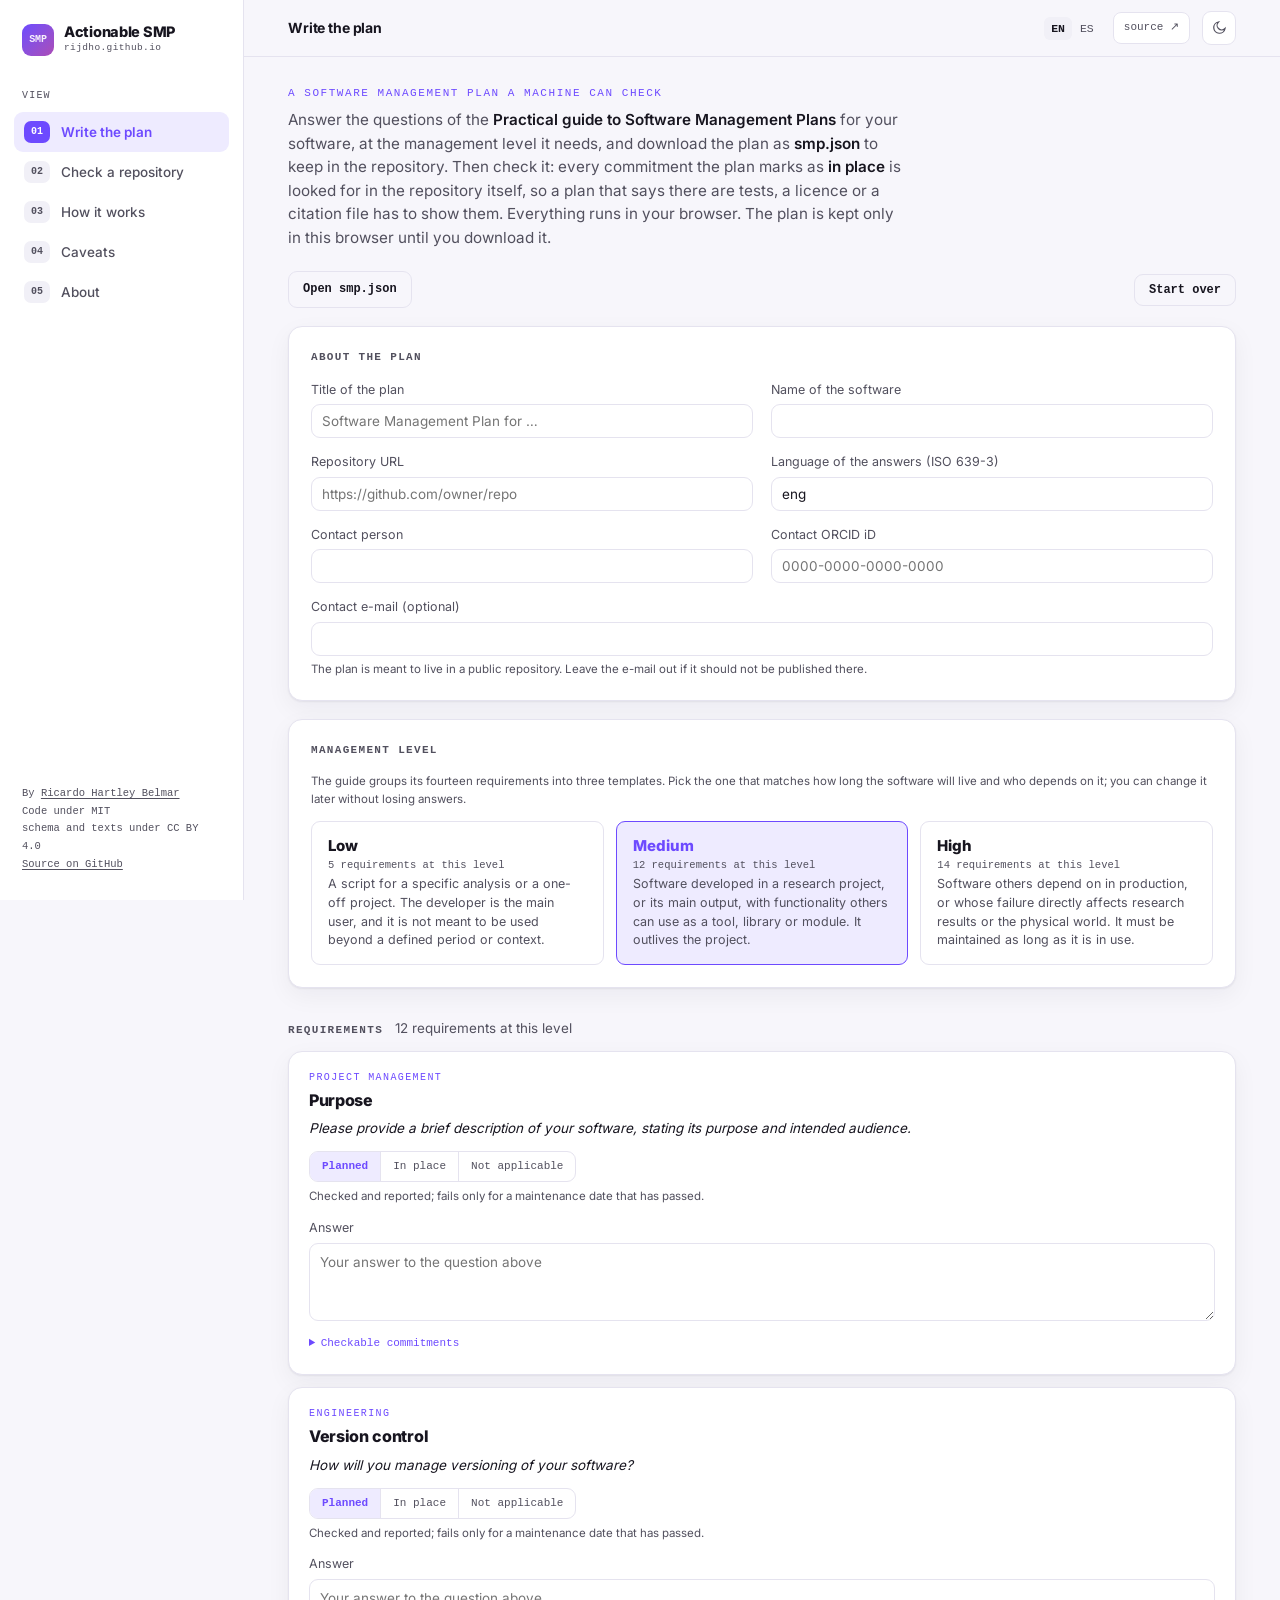
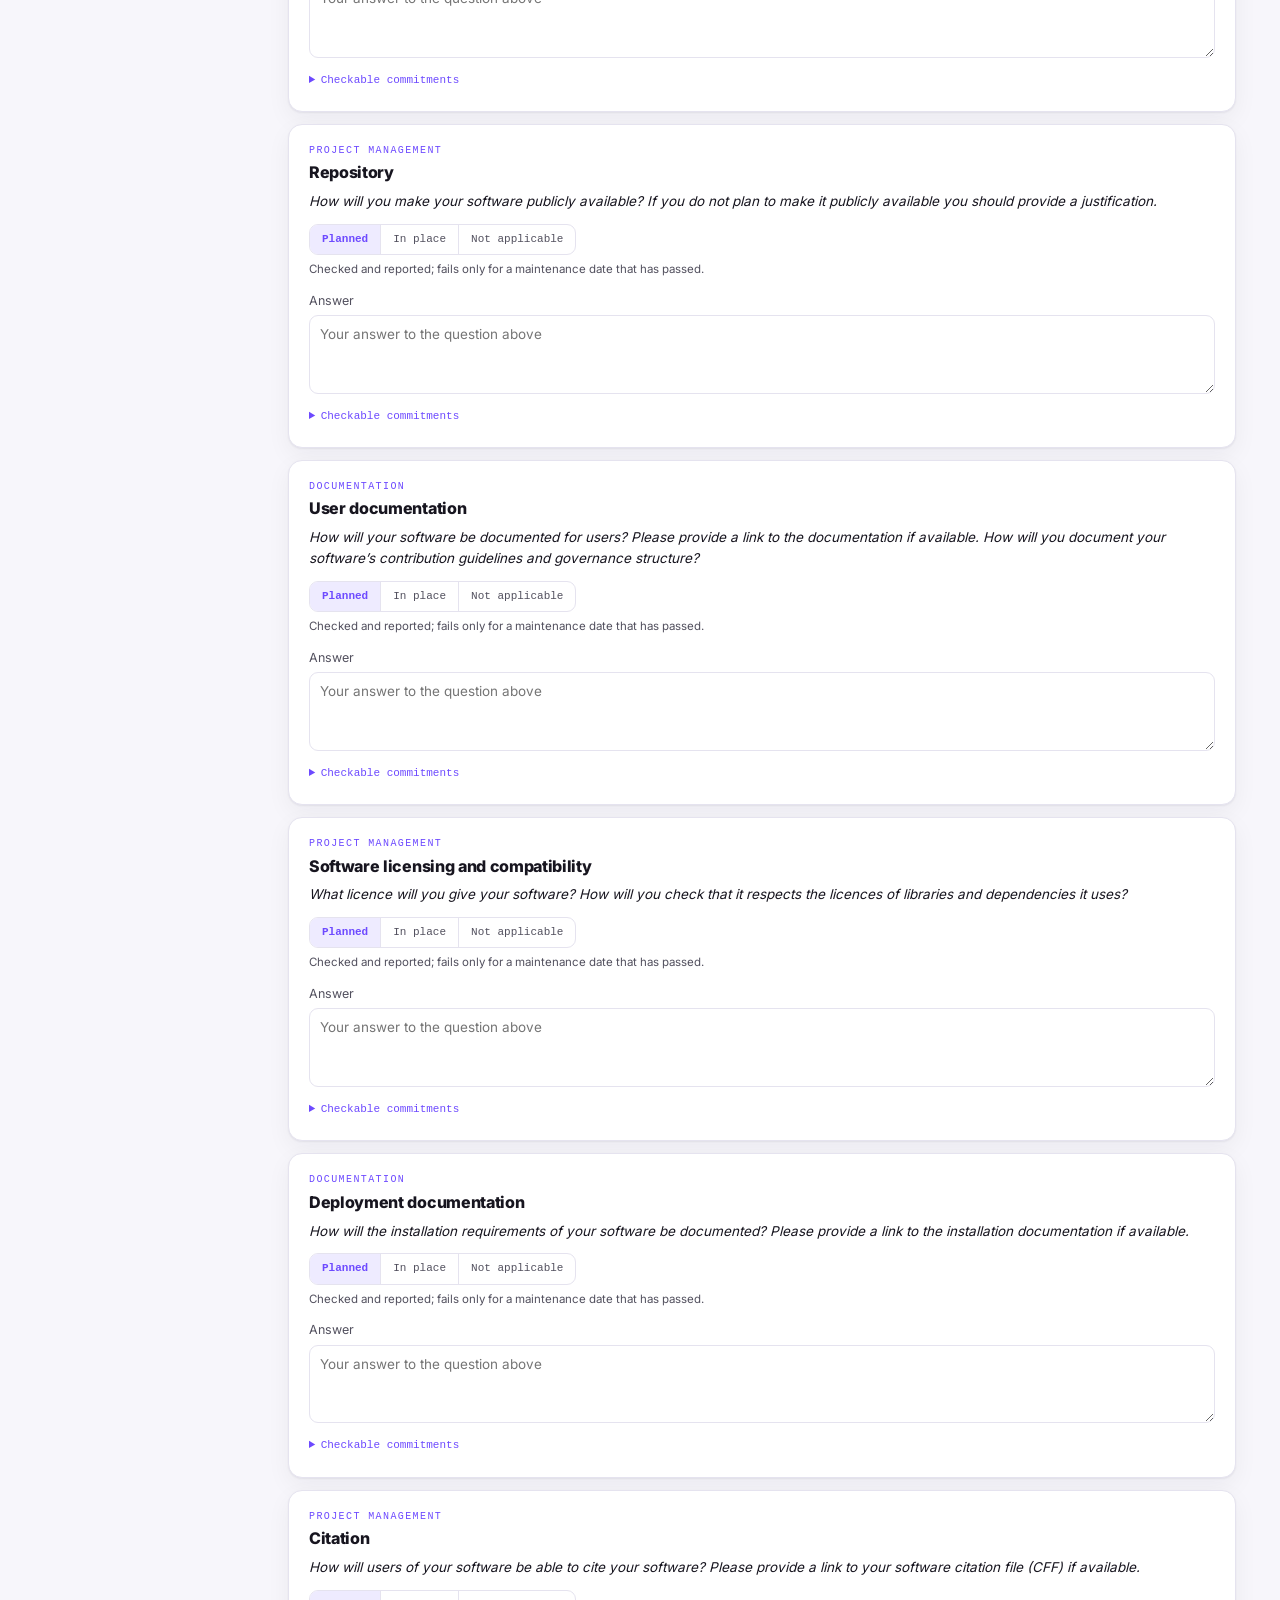
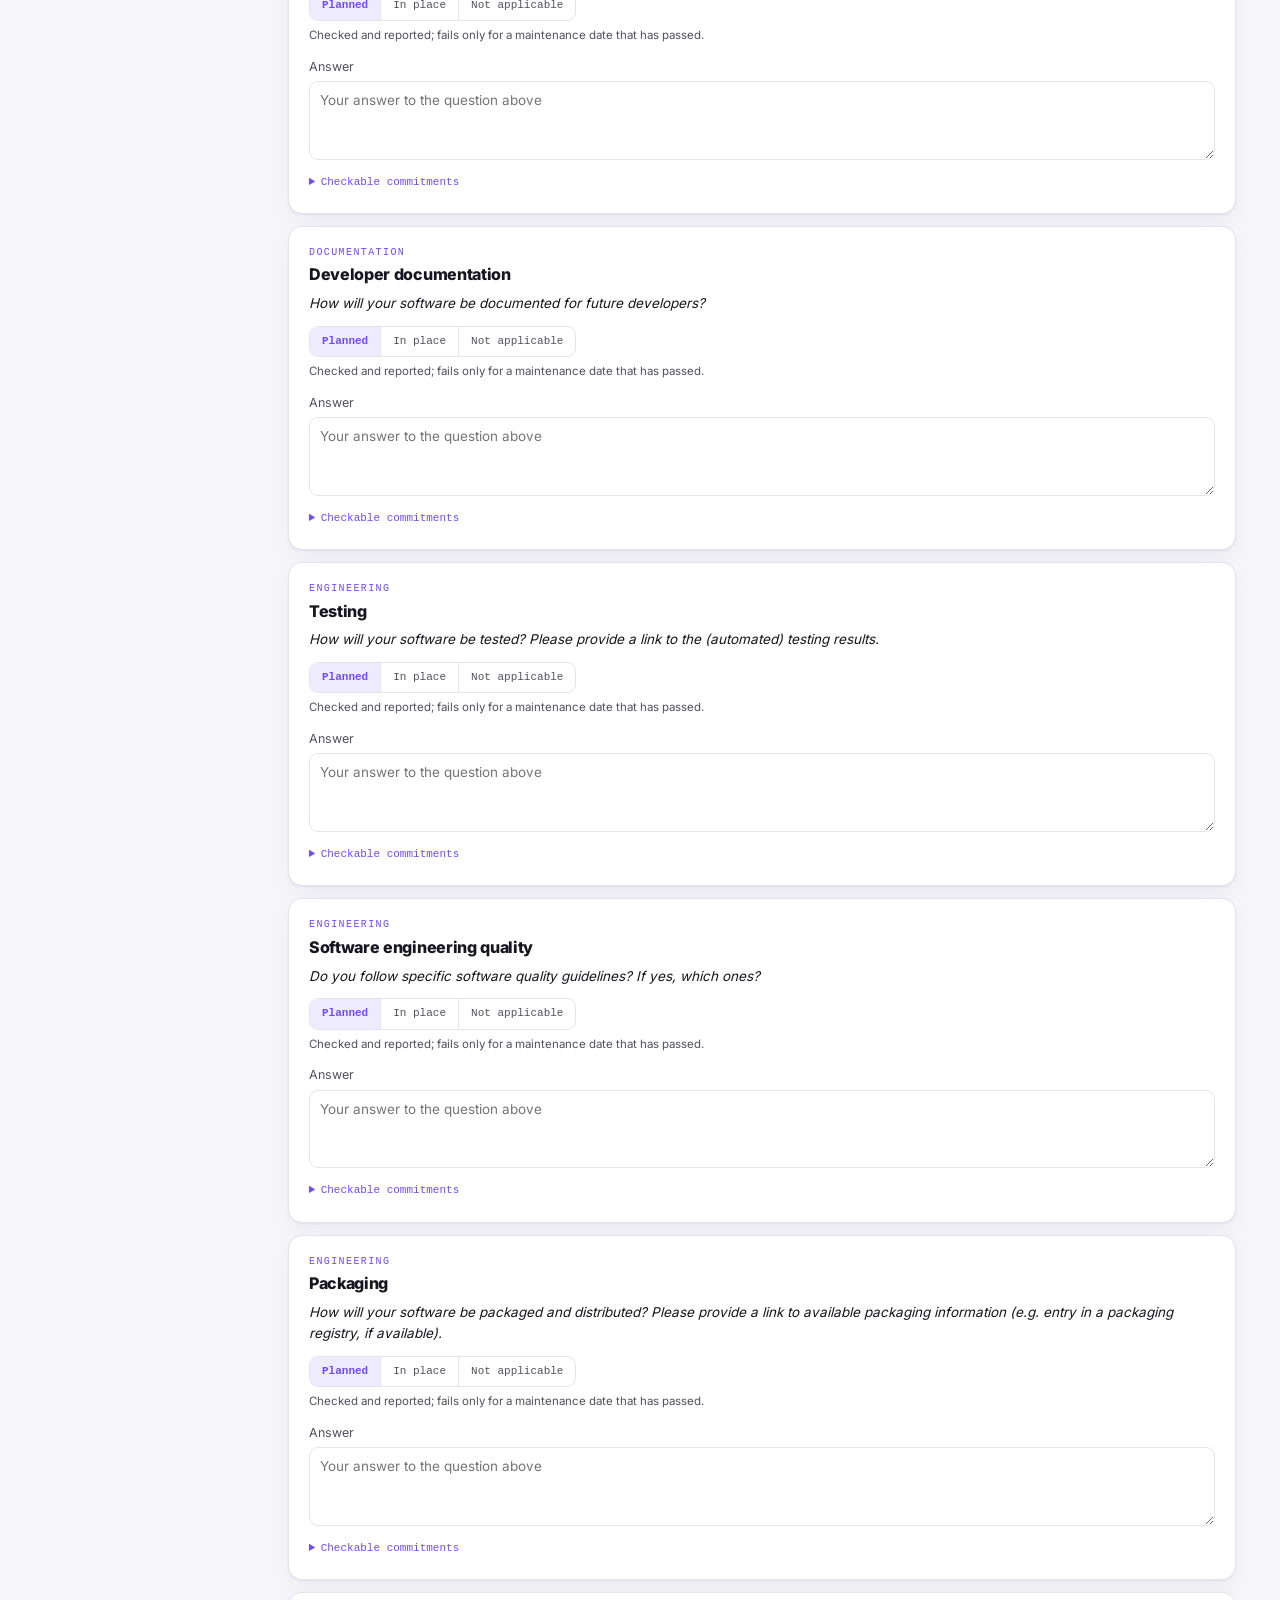
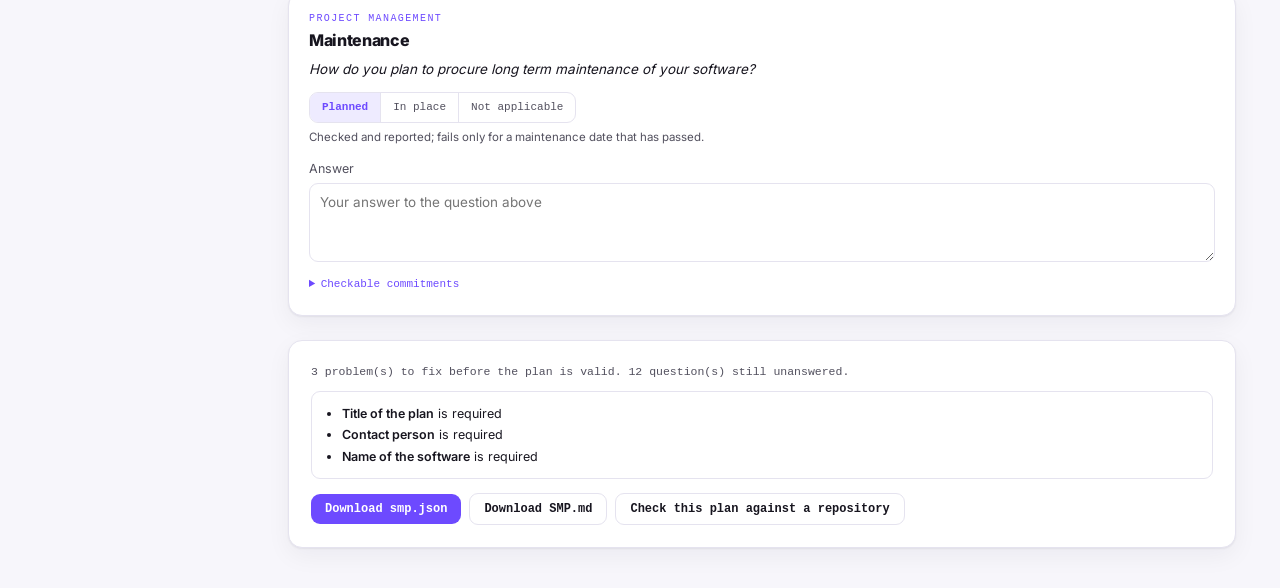
==== demo.html @ 316aa871 "Actionable SMP: write a Software Management Plan as smp.json and check it against the repository A s" ====
<!doctype html>
<html lang="en">
<head>
  <meta charset="utf-8" />
  <meta name="viewport" content="width=device-width, initial-scale=1" />
  <!-- Writing a plan touches no network at all; checking one talks to exactly two GitHub hosts.
       Saying so in a policy the browser enforces turns that promise into a guarantee: a font
       CDN slipped in by accident, or an escape missed in a future edit, is blocked rather than
       silently working. `frame-ancestors` is ignored in a meta tag and GitHub Pages cannot set
       headers, so clickjacking is not covered here. -->
  <meta http-equiv="Content-Security-Policy" content="
    default-src 'none';
    script-src 'sha256-PNvRraesdLr5HqCy8jKjWrot1GeJQ0W6wCUL9QqD6Ng=' 'sha256-BXTiOeWENgMSGGcwAH5Z4D6WAL87fE0QFBljIjtEqEc=';
    style-src 'sha256-D42t1miHa44qZ+J0C4iybIL9z5Hofqs7mzUnJLIzb3U=';
    font-src data:;
    img-src 'self' data:;
    connect-src https://api.github.com https://raw.githubusercontent.com;
    form-action 'none';
    base-uri 'none';
    object-src 'none'" />
  <title>Actionable SMP: a Software Management Plan a machine can check</title>
  <meta name="description" data-i18n-attr="content:meta.description"
        content="Write a Software Management Plan as a machine-readable smp.json, following the Practical guide to Software Management Plans, and check what the plan promises against what the repository actually shows." />
  <link rel="icon" href="data:image/svg+xml,%3Csvg xmlns='http://www.w3.org/2000/svg' viewBox='0 0 32 32'%3E%3Crect width='32' height='32' rx='7' fill='%236d4aff'/%3E%3Ctext x='16' y='21' font-size='11' text-anchor='middle' fill='%23ffffff' font-family='monospace' font-weight='bold'%3ESMP%3C/text%3E%3C/svg%3E" />
  <!-- demo.html: generated by scripts/build-demo.mjs from index.html and its sources. Do not edit. -->
  <style>
/* house-style 1.0.4
   The "violet" design language shared by rijdho's public tools (fair-repo-audit, coara-action-planner,
   orcid-finder, chilean-altoutputs), ported from the cris-eilein house style. This file is the ORIGINAL:
   projects keep an exact copy (synced by their `sync-house` script) and a test fails if the copy drifts.
   Edit here, bump the version, sync into each project, redeploy it.

   Layers, top to bottom:
     1. fonts          self-hosted Inter Variable (./fonts): never a font CDN
     2. tokens         palette (light, dark, and the OS preference before JS runs)
     3. interface      stable names components and charts read (--bg, --text, --accent...)
     4. base           body, headings, links, focus, scrollbars
     5. shell          rail + command bar + content, with a drawer below 880px
     6. components     eyebrow, lede, card, buttons, language switch, site footer
   Data colours (the FAIR categorical and level palettes) live in the tokens, kept apart from the
   chrome and validated for colour-vision deficiency against each mode's card surface. */

/* ── 1. Fonts ─────────────────────────────────────────────────────────────── */
@font-face {
  font-family: "Inter Variable"; font-style: normal; font-display: swap; font-weight: 100 900;
  src: url("[data-uri]") format("woff2-variations");
  unicode-range: U+0000-00FF, U+0131, U+0152-0153, U+02BB-02BC, U+02C6, U+02DA, U+02DC, U+0304, U+0308, U+0329, U+2000-206F, U+2074, U+20AC, U+2122, U+2191, U+2193, U+2212, U+2215, U+FEFF, U+FFFD;
}
@font-face {
  font-family: "Inter Variable"; font-style: normal; font-display: swap; font-weight: 100 900;
  src: url("[data-uri]") format("woff2-variations");
  unicode-range: U+0100-02BA, U+02BD-02C5, U+02C7-02CC, U+02CE-02D7, U+02DD-02FF, U+0304, U+0308, U+0329, U+1D00-1DBF, U+1E00-1E9F, U+1EF2-1EFF, U+2020, U+20A0-20AB, U+20AD-20C0, U+2113, U+2C60-2C7F, U+A720-A7FF;
}

/* ── 2. Tokens ────────────────────────────────────────────────────────────── */
:root {
  --paper: #f7f6fb;
  --surface: #ffffff;
  --surface-2: #f1f0f7;
  --surface-3: #eae8f3;
  --ink: #17151f;
  --ink-2: #52505e;
  --hairline: #e5e3ef;
  --hair: #edecf5;
  --brand: #6d4aff;
  --brand-soft: #eeebff;
  --accent-ink: #ffffff;
  --shadow: 0 1px 2px rgba(23, 21, 31, 0.06), 0 8px 24px rgba(23, 21, 31, 0.05);
  --r: 14px;
  --r-sm: 9px;
  --disp: "Inter Variable", "Inter", "Helvetica Neue", Helvetica, Arial, system-ui, sans-serif;
  --body-f: "Inter Variable", "Inter", system-ui, -apple-system, "Segoe UI", Roboto, sans-serif;
  --mono: ui-monospace, "SF Mono", "JetBrains Mono", Menlo, Consolas, monospace;

  /* data palette: FAIR categorical + levels */
  --f-F: #2f7bd0; --f-A: #b56c1f; --f-I: #1f9670; --f-R: #b3559a;
  --lvl-hi: #1f9670; --lvl-mid: #c08519; --lvl-lo: #c0463d;
  --lvl-hi-ink: #1f9670; --lvl-mid-ink: #c08519; --lvl-lo-ink: #c0463d;
}
:root[data-theme="dark"] {
  --paper: #121118;
  --surface: #1b1a22;
  --surface-2: #232230;
  --surface-3: #2c2a3a;
  --ink: #eceaf3;
  --ink-2: #a9a7b5;
  --hairline: #2c2a38;
  --hair: #262432;
  --brand: #8b7bff;
  --brand-soft: #221f35;
  --accent-ink: #121118;
  --shadow: 0 1px 2px rgba(0, 0, 0, 0.4), 0 10px 30px rgba(0, 0, 0, 0.35);
  --f-F: #3f8fe0; --f-A: #c67d30; --f-I: #2aa87a; --f-R: #c46bad;
  /* fills darkened into the dark lightness band; inks kept lighter for text */
  --lvl-hi: #2aa87a; --lvl-mid: #c08519; --lvl-lo: #bd4740;
  --lvl-hi-ink: #2aa87a; --lvl-mid-ink: #d99a2b; --lvl-lo-ink: #d1544b;
}
/* Before JS stamps data-theme, follow the OS preference. */
@media (prefers-color-scheme: dark) {
  :root:not([data-theme="light"]) {
    --paper: #121118;
    --surface: #1b1a22;
    --surface-2: #232230;
    --surface-3: #2c2a3a;
    --ink: #eceaf3;
    --ink-2: #a9a7b5;
    --hairline: #2c2a38;
    --hair: #262432;
    --brand: #8b7bff;
    --brand-soft: #221f35;
    --accent-ink: #121118;
    --shadow: 0 1px 2px rgba(0, 0, 0, 0.4), 0 10px 30px rgba(0, 0, 0, 0.35);
    --f-F: #3f8fe0; --f-A: #c67d30; --f-I: #2aa87a; --f-R: #c46bad;
    --lvl-hi: #2aa87a; --lvl-mid: #c08519; --lvl-lo: #bd4740;
    --lvl-hi-ink: #2aa87a; --lvl-mid-ink: #d99a2b; --lvl-lo-ink: #d1544b;
  }
}

/* ── 3. Interface (stable names; map a project's own names onto these) ────── */
:root {
  --bg: var(--paper);
  --surface-alt: var(--surface-2);
  --border: var(--hairline);
  --text: var(--ink);
  --muted: var(--ink-2);
  --accent: var(--brand);
  --track: var(--surface-3);
  --sans: var(--body-f);
}

/* ── 4. Base ──────────────────────────────────────────────────────────────── */
* { box-sizing: border-box; }
html { -webkit-text-size-adjust: 100%; }
body { margin: 0; font-family: var(--sans); background: var(--bg); color: var(--text);
  line-height: 1.5; font-size: 15px; -webkit-font-smoothing: antialiased;
  transition: background 0.2s, color 0.2s; }
a { color: var(--accent); text-underline-offset: 2px; }
code { font-family: var(--mono); font-size: .9em; }
.mono { font-family: var(--mono); }
h1, h2, h3 { font-family: var(--disp); font-weight: 800; letter-spacing: -0.02em; text-wrap: balance; }
::selection { background: var(--brand); color: #fff; }
:focus-visible { outline: 2px solid var(--brand); outline-offset: 2px; border-radius: 4px; }
::-webkit-scrollbar { width: 8px; height: 8px; }
::-webkit-scrollbar-thumb { background: var(--surface-3); border-radius: 4px; }
::-webkit-scrollbar-thumb:hover { background: var(--ink-2); }
::-webkit-scrollbar-track { background: transparent; }

/* ── 5. Shell: rail + command bar ─────────────────────────────────────────── */
.app { display: grid; grid-template-columns: 244px 1fr; min-height: 100vh; }

.rail { background: var(--surface); border-right: 1px solid var(--hairline);
  display: flex; flex-direction: column; gap: 2px;
  padding: 18px 14px; position: sticky; top: 0; height: 100vh; }
.brand-mark { display: flex; align-items: center; gap: 10px; padding: 6px 8px 20px; text-decoration: none; }
/* The glyph's letters come from the project: style="--glyph: 'F'" on the element. */
.brand-glyph { width: 32px; height: 32px; border-radius: 9px; flex: none; position: relative;
  background: linear-gradient(135deg, var(--brand), color-mix(in oklab, var(--brand), #db2777 55%)); }
.brand-glyph::after { content: var(--glyph, ""); position: absolute; inset: 0; display: grid; place-items: center;
  font-family: var(--mono); font-size: 13px; font-weight: 700; color: rgba(255, 255, 255, 0.92); }
.brand-name { font-family: var(--disp); font-weight: 800; letter-spacing: -0.02em; font-size: 14.5px;
  line-height: 1.05; color: var(--ink); margin: 0; }
.brand-sub { font-family: var(--mono); font-size: 9.5px; color: var(--ink-2); letter-spacing: .04em; margin-top: 2px; }
/* The site line under the name links to rijdho.github.io in every tool (1.0.2). */
a.brand-sub { display: block; text-decoration: none; }
a.brand-sub:hover { color: var(--brand); text-decoration: underline; }
/* The icon and the name link to the tool's own start page (1.0.3). */
a.brand-glyph { display: block; }
.brand-name a { color: inherit; text-decoration: none; }
.brand-name a:hover { color: var(--brand); }
/* The family line under the site line: "Part of Metaudits" (1.0.4). */
.brand-family { font-family: var(--mono); font-size: 9.5px; color: var(--ink-2); letter-spacing: .04em; margin: 2px 0 0; }
.brand-family a { color: inherit; text-decoration: none; }
.brand-family a:hover { color: var(--brand); text-decoration: underline; }

.nav-label { font-family: var(--mono); font-size: 10px; letter-spacing: .12em; text-transform: uppercase;
  color: var(--ink-2); padding: 10px 8px 6px; }
.nav-item { display: flex; align-items: center; gap: 11px; padding: 9px 10px; border-radius: var(--r-sm);
  color: var(--ink-2); border: none; background: none; width: 100%; text-align: left; cursor: pointer;
  font-family: var(--body-f); font-size: 13.5px; font-weight: 500; text-decoration: none; }
.nav-item:hover { background: var(--surface-2); color: var(--ink); }
.nav-item.active { background: var(--brand-soft); color: var(--brand); font-weight: 600; }
.nav-step { width: 26px; height: 22px; border-radius: 7px; flex: none; display: grid; place-items: center;
  font-family: var(--mono); font-size: 10px; font-weight: 600;
  background: var(--surface-2); color: var(--ink-2); }
.nav-item.active .nav-step { background: var(--brand); color: #fff; }
.rail-foot { margin-top: auto; font-family: var(--mono); font-size: 10.5px; color: var(--ink-2);
  padding: 8px; line-height: 1.7; }
.rail-foot a { color: var(--ink-2); }
.rail-foot a:hover { color: var(--brand); }

.main-col { min-width: 0; display: flex; flex-direction: column; }
/* Content column anchored to the rail: one shared left gutter with the command bar. */
.content { padding: 28px 44px 40px; flex: 1; }
.content-inner { max-width: 980px; margin: 0; }

.cmdbar { position: sticky; top: 0; z-index: 30; display: flex; align-items: center; gap: 12px;
  padding: 11px 44px; background: color-mix(in oklab, var(--paper), transparent 8%);
  backdrop-filter: saturate(1.4) blur(10px); border-bottom: 1px solid var(--hairline); }
.cmd-title { font-family: var(--disp); font-weight: 700; font-size: 14px; letter-spacing: -0.01em; color: var(--ink); }
.cmd-spacer { flex: 1; }

.menu-btn { display: none; align-items: center; justify-content: center; width: 36px; height: 36px; flex: none;
  border: 1px solid var(--hairline); border-radius: var(--r-sm); background: var(--surface); color: var(--ink); cursor: pointer; }
.menu-btn svg { width: 17px; height: 17px; stroke: currentColor; fill: none; stroke-width: 1.8; }
.rail-backdrop { display: none; }

@media (max-width: 880px) {
  .app { grid-template-columns: 1fr; }
  .rail { position: fixed; top: 0; left: -280px; width: 260px; height: 100vh; overflow-y: auto; z-index: 60; transition: left 0.2s ease; }
  .app.rail-open .rail { left: 0; box-shadow: 0 0 40px rgba(0, 0, 0, 0.25); }
  .app.rail-open .rail-backdrop { display: block; position: fixed; inset: 0; z-index: 55; border: none; background: rgba(0, 0, 0, 0.35); }
  .menu-btn { display: inline-flex; }
  .content { padding: 20px 16px 32px; }
  .cmdbar { padding: 11px 14px; }
  .site-foot { padding: 18px 16px 28px; }
}
/* Phones: the command bar keeps menu, title, languages and theme; the source link, always repeated in
   the house footer, steps out so nothing is pushed past the edge. Buttons never shrink. */
.menu-btn, .icon-btn, .ghost-btn, .langs { flex: none; }
.cmd-title { min-width: 0; overflow: hidden; text-overflow: ellipsis; white-space: nowrap; }
@media (max-width: 480px) {
  .cmdbar { gap: 8px; }
  .cmdbar .ghost-btn { display: none; }
}

/* ── 6. Components ────────────────────────────────────────────────────────── */
.eyebrow { font-family: var(--mono); font-size: 11px; letter-spacing: .14em; text-transform: uppercase;
  color: var(--brand); }
.lede { color: var(--muted); font-size: .95rem; max-width: 62ch; margin-top: 6px; }
.lede b, .lede strong { color: var(--text); font-weight: 600; }
.muted { color: var(--muted); font-size: .84rem; }

.card { background: var(--surface); border: 1px solid var(--border); border-radius: var(--r); padding: 22px;
  box-shadow: var(--shadow); }
.card h3 { margin: 0 0 15px; font-size: .8rem; font-family: var(--mono); letter-spacing: .04em;
  text-transform: uppercase; color: var(--muted); font-weight: 600; }

.icon-btn { width: 34px; height: 34px; border-radius: var(--r-sm); border: 1px solid var(--hairline);
  background: var(--surface); display: grid; place-items: center; color: var(--ink-2); cursor: pointer; }
.icon-btn:hover { color: var(--ink); border-color: var(--ink-2); }
.icon-btn svg { width: 16px; height: 16px; stroke: currentColor; fill: none; stroke-width: 1.8; }
.ghost-btn { font-family: var(--mono); font-size: 11px; color: var(--ink-2);
  border: 1px solid var(--hairline); background: var(--surface); white-space: nowrap;
  border-radius: 8px; padding: 6px 10px; cursor: pointer; text-decoration: none; }
.ghost-btn:hover { color: var(--brand); border-color: var(--ink-2); }
.btn { font-family: var(--mono); background: var(--brand); color: var(--accent-ink); border: none;
  border-radius: var(--r-sm); padding: 10px 18px; font-weight: 700; cursor: pointer; }
.btn:hover { filter: brightness(1.07); }
.btn.ghost { background: none; border: 1px solid var(--border); color: var(--text); }
.btn.ghost:hover { border-color: var(--brand); color: var(--brand); filter: none; }

/* Filter chips (pill toggles); the pressed one carries aria-pressed="true". */
.chip { font-family: var(--mono); font-size: .76rem; border: 1px solid var(--border); background: var(--surface);
  color: var(--muted); border-radius: 999px; padding: 4px 11px; cursor: pointer; }
.chip:hover { border-color: var(--brand); color: var(--brand); }
.chip[aria-pressed="true"] { border-color: var(--brand); color: var(--brand); background: var(--brand-soft); font-weight: 600; }

.langs { display: flex; gap: 1px; font-family: var(--mono); font-size: 11.5px; }
.langs button { border: none; background: none; color: var(--ink-2); padding: 5px 7px; border-radius: 6px;
  cursor: pointer; font-family: var(--mono); font-size: 11.5px; }
.langs button[aria-current="true"] { color: var(--ink); background: var(--surface-2); font-weight: 600; }

/* The house footer, the same on every tool:
     By <author> (ORCID <id>) · <licences> · Source on GitHub[ · DOI <doi>]
   The DOI item appears once the project is archived on Zenodo (concept DOI). */
.site-foot { border-top: 1px solid var(--hairline); padding: 18px 44px 28px; font-size: 12.5px;
  color: var(--muted); line-height: 1.7; }
.site-foot a { color: var(--muted); }
.site-foot a:hover { color: var(--brand); }
.site-foot .sep { margin: 0 .45em; opacity: .6; }

/* Tables inside cards */
.card table { width: 100%; border-collapse: collapse; font-size: .82rem; }
.card th { text-align: left; font-family: var(--mono); font-size: .72rem; letter-spacing: .04em; text-transform: uppercase;
  color: var(--muted); font-weight: 600; padding: 6px 8px; }
.card td { border-top: 1px solid var(--hair); padding: 6px 8px; }

@media (prefers-reduced-motion: reduce) { * { transition: none !important; animation: none !important; } }

/* Actionable SMP: the violet family house style on the rail + command-bar shell.
   The shared look (tokens, shell, components, the self-hosted Inter font) comes from
   house/house.css, a synced copy of the house style loaded first; what stays here is what
   this tool adds. Chrome is violet and never encodes meaning. The only semantic colour is the
   check's verdict (evidenced, pending, missing), drawn from the house level palette, and only
   verdict items carry the 3px left border. */


[hidden] { display: none !important; }
body { background: var(--paper); color: var(--ink); font-family: var(--body-f); line-height: 1.55; }
.eyebrow { letter-spacing: 0.14em; margin: 0; }
.brand-glyph::after { content: "SMP"; font-size: 10px; letter-spacing: -0.02em; }
.nav-label { margin: 0; }
.cmd-title { margin: 0; }
.content-inner { max-width: 980px; }
.lede { margin: 6px 0 0; }

/* ── panels and fields ── */
.panel { background: var(--surface); border: 1px solid var(--hairline); border-radius: var(--r);
  padding: 22px; margin-top: 18px; box-shadow: var(--shadow); }
.panel-h { display: flex; align-items: center; gap: 12px; flex-wrap: wrap; margin-bottom: 12px; }
.panel-h .panel-title { margin: 0; }
.btn.small { font-size: 11.5px; padding: 6px 12px; }
.result-actions { display: flex; flex-wrap: wrap; gap: 8px; margin: 0 0 14px; }
.file-link { text-decoration: none; margin-left: 4px; }
.panel-title { font-family: var(--mono); font-size: 11px; font-weight: 600; text-transform: uppercase;
  letter-spacing: 0.12em; color: var(--ink-2); margin: 0 0 14px; }
.grid2 { display: grid; grid-template-columns: 1fr 1fr; gap: 14px 18px; }
.span2 { grid-column: 1 / -1; }
.field { display: flex; flex-direction: column; gap: 5px; font-size: 12.5px; color: var(--ink-2); margin-bottom: 10px; }
.grid2 .field { margin-bottom: 0; }
.input { font-family: var(--body-f); font-size: 13.5px; color: var(--ink); background: var(--surface);
  border: 1px solid var(--hairline); border-radius: var(--r-sm); padding: 8px 10px; width: 100%; }
textarea.input { resize: vertical; line-height: 1.5; }
.input:focus { border-color: var(--brand); outline: none; box-shadow: 0 0 0 3px var(--brand-soft); }
.hint { font-size: 11.5px; color: var(--ink-2); line-height: 1.55; margin: 0; }
.chk { display: flex; align-items: center; gap: 8px; font-size: 13.5px; color: var(--ink); cursor: pointer; }
.chk input { accent-color: var(--brand); width: 15px; height: 15px; }
.radios { display: flex; gap: 16px; flex-wrap: wrap; }
.actions { display: flex; align-items: center; gap: 12px; margin-top: 6px; }
.btn:disabled { opacity: .55; cursor: progress; }
.msg { margin-top: 12px; font-size: 13px; color: var(--ink); background: var(--surface-2);
  border: 1px solid var(--hairline); border-radius: var(--r-sm); padding: 10px 12px; }
.code { background: var(--surface-2); border: 1px solid var(--hairline); border-radius: var(--r-sm);
  padding: 12px 14px; overflow-x: auto; font-size: 12.5px; margin: 10px 0 0; }

/* ── toolbar and validity ── */
.toolbar { display: flex; flex-wrap: wrap; gap: 8px; align-items: center; margin-top: 22px; }
.toolbar .btn { font-size: 12px; padding: 8px 14px; }
.file-btn { position: relative; display: inline-flex; align-items: center; }
.file-btn input { position: absolute; inset: 0; opacity: 0; cursor: pointer; width: 100%; }
.file-btn:focus-within { outline: 2px solid var(--brand); outline-offset: 2px; }
.danger-quiet { color: var(--ink-2); }
.validity { font-family: var(--mono); font-size: 11.5px; color: var(--ink-2); margin: 0; }
.finish { margin-top: 24px; }
.finish .toolbar { margin-top: 14px; }
.finish .problems { margin-top: 10px; }
.problems { margin: 8px 0 0; padding: 10px 14px 10px 30px; font-size: 12.5px; background: var(--surface);
  border: 1px solid var(--hairline); border-radius: var(--r-sm); }
.problems li { margin: 2px 0; }
.problems b { font-weight: 600; }

/* ── levels (a choice, so chrome: brand when selected, never a status border) ── */
.levels { display: grid; grid-template-columns: repeat(3, 1fr); gap: 12px; margin-top: 12px; }
.level { text-align: left; display: flex; flex-direction: column; gap: 4px; padding: 14px 16px;
  background: var(--surface); border: 1px solid var(--hairline); border-radius: var(--r-sm);
  cursor: pointer; color: var(--ink); font-family: var(--body-f); }
.level:hover { border-color: var(--ink-2); }
.level[aria-checked="true"] { border-color: var(--brand); background: var(--brand-soft); }
.level-name { font-family: var(--disp); font-weight: 800; font-size: 15px; }
.level[aria-checked="true"] .level-name { color: var(--brand); }
.level-n { font-size: 10.5px; color: var(--ink-2); }
.level-desc { font-size: 12.5px; color: var(--ink-2); line-height: 1.5; }

/* ── requirement cards ── */
.reqs-head { display: flex; align-items: baseline; gap: 12px; margin: 30px 0 0; }
.reqs-head .panel-title { margin: 0; }
.req { background: var(--surface); border: 1px solid var(--hairline); border-radius: var(--r);
  padding: 18px 20px; margin-top: 12px; box-shadow: var(--shadow); }
.req-h h3 { margin: 2px 0 6px; font-size: 16px; }
.req .eyebrow { font-size: 10px; }
.question { font-size: 13.5px; color: var(--ink); margin: 0 0 12px; font-style: italic; }
.segs { display: inline-flex; border: 1px solid var(--hairline); border-radius: var(--r-sm); overflow: hidden; flex-wrap: wrap; }
.seg { position: relative; cursor: pointer; }
.seg input { position: absolute; opacity: 0; inset: 0; margin: 0; cursor: pointer; }
.seg span { display: block; font-family: var(--mono); font-size: 11px; padding: 6px 12px; color: var(--ink-2);
  border-right: 1px solid var(--hairline); }
.seg:last-child span { border-right: none; }
.seg input:checked + span { background: var(--brand-soft); color: var(--brand); font-weight: 600; }
.seg input:focus-visible + span { outline: 2px solid var(--brand); outline-offset: -2px; }
.status-hint { margin: 6px 0 12px; }
.commit { margin-top: 4px; }
.commit summary { font-family: var(--mono); font-size: 11px; color: var(--brand); cursor: pointer; padding: 4px 0; }
.commit .hint { margin: 4px 0 12px; }

/* ── check results: the verdict palette is the only semantic colour ── */
.stats { display: grid; grid-template-columns: repeat(3, 1fr); gap: 10px; margin: 6px 0 12px; }
.stat { background: var(--surface-2); border: 1px solid var(--hairline); border-radius: var(--r-sm);
  padding: 10px 12px; font-size: 12.5px; color: var(--ink-2); }
.stat b { display: block; font-family: var(--disp); font-size: 22px; font-weight: 800; color: var(--ink); }
.notes .hint { margin: 4px 0; }
.verdict { border: 1px solid var(--hairline); border-left: 3px solid var(--ink-2); border-radius: var(--r-sm);
  padding: 10px 14px; margin-top: 8px; background: var(--surface); }
.verdict[data-verdict="evidenced"] { border-left-color: var(--lvl-hi); }
.verdict[data-verdict="pending"] { border-left-color: var(--lvl-mid); }
.verdict[data-verdict="missing"] { border-left-color: var(--lvl-lo); }
.verdict[data-verdict="skipped"], .verdict[data-verdict="unanswered"] { border-left-color: var(--hairline); }
.verdict-h { display: flex; align-items: baseline; gap: 10px; flex-wrap: wrap; }
.verdict-title { font-weight: 600; font-size: 14px; }
.tag { font-family: var(--mono); font-size: 10.5px; padding: 2px 8px; border-radius: 999px;
  background: var(--surface-2); color: var(--ink-2); }
.tag[data-verdict="evidenced"] { color: var(--lvl-hi-ink); background: color-mix(in oklab, var(--lvl-hi), transparent 88%); }
.tag[data-verdict="pending"] { color: var(--lvl-mid-ink); background: color-mix(in oklab, var(--lvl-mid), transparent 88%); }
.tag[data-verdict="missing"] { color: var(--lvl-lo-ink); background: color-mix(in oklab, var(--lvl-lo), transparent 88%); }
.checks { list-style: none; margin: 8px 0 0; padding: 0; font-size: 12.5px; }
.checks li { display: grid; grid-template-columns: 16px minmax(120px, 190px) 90px 1fr; gap: 8px; padding: 3px 0;
  border-top: 1px solid var(--hairline); align-items: baseline; }
.checks li:first-child { border-top: none; }
.mark { font-family: var(--mono); color: var(--ink-2); }
.checks li[data-outcome="evidenced"] .mark, .checks li[data-outcome="evidenced"] .chk-out { color: var(--lvl-hi-ink); }
.checks li[data-outcome="pending"] .mark, .checks li[data-outcome="pending"] .chk-out { color: var(--lvl-mid-ink); }
.checks li[data-outcome="missing"] .mark, .checks li[data-outcome="missing"] .chk-out { color: var(--lvl-lo-ink); }
.chk-out { font-size: 10.5px; color: var(--ink-2); }
.chk-det { color: var(--ink-2); overflow-wrap: anywhere; }

/* ── reading views ── */
.prose h2 { font-size: 17px; margin: 28px 0 8px; }
.prose p, .prose li { font-size: 14px; max-width: 72ch; }
.caveats { padding-left: 18px; }
.caveats li { margin: 10px 0; }
.tablewrap { overflow-x: auto; margin-top: 12px; }
.req-table { border-collapse: collapse; font-size: 12.5px; width: 100%; background: var(--surface);
  border: 1px solid var(--hairline); border-radius: var(--r-sm); }
.req-table th { text-align: left; font-family: var(--mono); font-size: 10.5px; text-transform: uppercase;
  letter-spacing: .06em; color: var(--ink-2); padding: 8px 10px; border-bottom: 1px solid var(--hairline); }
.req-table td { padding: 7px 10px; border-top: 1px solid var(--hairline); vertical-align: top; }
.req-table .c { text-align: center; font-family: var(--mono); }
.req-table .xw code { font-size: 11px; white-space: nowrap; }
/* A source's own name keeps its capitalisation: maSMP, not MASMP. */
.req-table th.src { text-transform: none; }
.xwalk-note { margin-top: 8px; max-width: 72ch; }

@media (max-width: 880px) {
  .grid2, .levels, .stats { grid-template-columns: 1fr; }
  .checks li { grid-template-columns: 16px 1fr; }
  .checks .chk-out { display: none; }
  .checks .chk-det { grid-column: 2; }
}
</style>
  <script>
// Stamp the stored theme on <html> before first paint, so a dark-theme visitor
// never sees a white flash while the module graph loads.
//
// This is a separate file rather than an inline <script> for one reason: the
// page ships a Content-Security-Policy with no 'unsafe-inline', and an inline
// script would need either that or a hash pinned to its exact bytes. A plain
// (non-module) script tag in the head is render-blocking, so it still runs
// before anything is painted.
(function () {
  try {
    var t = localStorage.getItem('smp-template:theme');
    if (t === 'light' || t === 'dark') document.documentElement.dataset.theme = t;
  } catch (e) {
    /* private mode: the OS preference applies, which is the right default */
  }
})();
</script>
</head>
<body>
  <div class="app" id="app">
    <aside class="rail" id="rail">
      <div class="brand-mark">
        <a class="brand-glyph" href="#" tabindex="-1" aria-hidden="true"></a>
        <div>
          <p class="brand-name"><a href="#">Actionable SMP</a></p>
          <a class="brand-sub" href="https://rijdho.github.io">rijdho.github.io</a>
        </div>
      </div>
      <p class="nav-label" data-i18n="nav.label">View</p>
      <nav aria-label="View" data-i18n-attr="aria-label:nav.label">
        <button class="nav-item active" data-view="plan" type="button">
          <span class="nav-step">01</span><span data-i18n="nav.plan">Write the plan</span></button>
        <button class="nav-item" data-view="check" type="button">
          <span class="nav-step">02</span><span data-i18n="nav.check">Check a repository</span></button>
        <button class="nav-item" data-view="how" type="button">
          <span class="nav-step">03</span><span data-i18n="how.title">How it works</span></button>
        <button class="nav-item" data-view="caveats" type="button">
          <span class="nav-step">04</span><span data-i18n="caveats.title">Caveats</span></button>
        <button class="nav-item" data-view="about" type="button">
          <span class="nav-step">05</span><span data-i18n="about.title">About</span></button>
      </nav>
      <div class="rail-foot">
        <span data-i18n-html="rail.by">By <a href="https://rijdho.github.io" target="_blank" rel="noreferrer">Ricardo Hartley Belmar</a></span><br />
        <span data-i18n="rail.license.code">Code under MIT</span><br />
        <span data-i18n="rail.license.data">schema and texts under CC BY 4.0</span><br />
        <a href="https://github.com/rijdho/smp-template" target="_blank" rel="noreferrer" data-i18n="rail.source">Source on GitHub</a>
      </div>
    </aside>
    <button class="rail-backdrop" id="rail-backdrop" type="button" tabindex="-1" aria-hidden="true"></button>
    <div class="main-col">
      <div class="cmdbar">
        <button class="menu-btn" id="menu" type="button" aria-controls="rail" aria-expanded="false"
                aria-label="Open the menu" data-i18n-attr="aria-label:ui.menu.aria">
          <svg viewBox="0 0 24 24" aria-hidden="true"><path d="M4 7h16M4 12h16M4 17h16" /></svg>
        </button>
        <h1 class="cmd-title" id="cmd-title" data-i18n="nav.plan">Write the plan</h1>
        <div class="cmd-spacer"></div>
        <nav class="langs" id="lang" aria-label="Language" data-i18n-attr="aria-label:ui.lang.aria"></nav>
        <a class="ghost-btn" href="https://github.com/rijdho/smp-template" target="_blank" rel="noreferrer"
           data-i18n="ui.brand.source">source ↗</a>
        <button class="icon-btn" id="theme" type="button" aria-label="Toggle light/dark theme"
                data-i18n-attr="title:ui.theme.title;aria-label:ui.theme.aria">
          <svg viewBox="0 0 24 24" aria-hidden="true"><path d="M21 12.8A8.5 8.5 0 1 1 11.2 3a6.6 6.6 0 0 0 9.8 9.8Z" /></svg>
        </button>
      </div>
      <main class="content">
        <div class="content-inner">

          <!-- ── 01 Write the plan ─────────────────────────────────────────── -->
          <section class="view" data-view="plan">
            <p class="eyebrow" data-i18n="ui.brand.tagline">A Software Management Plan a machine can check</p>
            <p class="lede" data-i18n-html="ui.lede"></p>

            <!-- Starting a plan: open an existing one, or clear this one. Finishing it is at the bottom. -->
            <div class="toolbar" id="toolbar">
              <label class="btn ghost file-btn"><span data-i18n="plan.import">Open smp.json</span>
                <input type="file" id="import-file" accept=".json,application/json" /></label>
              <span class="validity" id="import-status" aria-live="polite"></span>
              <div class="cmd-spacer"></div>
              <button class="btn ghost danger-quiet" id="new-plan" type="button" data-i18n="plan.new">Start over</button>
            </div>

            <section class="panel">
              <h2 class="panel-title" data-i18n="plan.meta.title">About the plan</h2>
              <div class="grid2">
                <label class="field"><span data-i18n="plan.title.label">Title of the plan</span>
                  <input class="input" data-bind="title" autocomplete="off"
                         data-i18n-attr="placeholder:plan.title.ph" placeholder="Software Management Plan for …" /></label>
                <label class="field"><span data-i18n="plan.software.label">Name of the software</span>
                  <input class="input" data-bind="software.title" autocomplete="off" /></label>
                <label class="field"><span data-i18n="plan.repo.label">Repository URL</span>
                  <input class="input" data-bind="software.repository_url" autocomplete="off" spellcheck="false"
                         data-i18n-attr="placeholder:plan.repo.ph" placeholder="https://github.com/owner/repo" /></label>
                <label class="field"><span data-i18n="plan.lang.label">Language of the answers (ISO 639-3)</span>
                  <input class="input" data-bind="language" autocomplete="off" spellcheck="false" maxlength="3" /></label>
                <label class="field"><span data-i18n="plan.contact.label">Contact person</span>
                  <input class="input" data-bind="contact.name" autocomplete="off" /></label>
                <label class="field"><span data-i18n="plan.orcid.label">Contact ORCID iD</span>
                  <input class="input" data-bind="contact.contact_id.identifier" autocomplete="off" spellcheck="false"
                         data-i18n-attr="placeholder:plan.orcid.ph" placeholder="0000-0000-0000-0000" /></label>
                <label class="field span2"><span data-i18n="plan.mbox.label">Contact e-mail (optional)</span>
                  <input class="input" data-bind="contact.mbox" type="email" autocomplete="off" />
                  <span class="hint" data-i18n="plan.mbox.hint"></span></label>
              </div>
            </section>

            <section class="panel">
              <h2 class="panel-title" data-i18n="plan.level.title">Management level</h2>
              <p class="hint" data-i18n="plan.level.hint"></p>
              <div class="levels" id="levels" role="radiogroup" data-i18n-attr="aria-label:plan.level.title"></div>
            </section>

            <div class="reqs-head">
              <h2 class="panel-title" data-i18n="plan.reqs.title">Requirements</h2>
              <span class="muted" id="reqs-count"></span>
            </div>
            <div id="reqs"></div>

            <!-- Finishing a plan: what is still wrong with it, then what to do with it. -->
            <section class="panel finish">
              <div class="validity" id="validity" aria-live="polite"></div>
              <ul class="problems" id="problems" hidden></ul>
              <div class="toolbar">
                <button class="btn" id="dl-json" type="button" data-i18n="plan.dl.json">Download smp.json</button>
                <button class="btn ghost" id="dl-md" type="button" data-i18n="plan.dl.md">Download SMP.md</button>
                <button class="btn ghost" id="to-check" type="button" data-i18n="plan.toCheck">Check this plan against a repository</button>
              </div>
            </section>
          </section>

          <!-- ── 02 Check a repository ─────────────────────────────────────── -->
          <section class="view" data-view="check" hidden>
            <p class="eyebrow" data-i18n="check.eyebrow">The check</p>
            <p class="lede" data-i18n-html="check.lede"></p>
            <form class="panel" id="check-form" novalidate>
              <label class="field"><span data-i18n="check.repo.label">GitHub repository</span>
                <input class="input" id="repo" autocomplete="off" spellcheck="false"
                       data-i18n-attr="placeholder:check.repo.ph" placeholder="owner/repo or https://github.com/owner/repo" /></label>
              <div class="field">
                <span data-i18n="check.source.label">Plan to check</span>
                <div class="radios" role="radiogroup" data-i18n-attr="aria-label:check.source.label">
                  <label class="chk"><input type="radio" name="source" value="repo" checked />
                    <span data-i18n="check.source.repo">smp.json from the repository</span></label>
                  <label class="chk"><input type="radio" name="source" value="editor" />
                    <span data-i18n="check.source.editor">The plan in the editor</span></label>
                </div>
              </div>
              <div class="actions">
                <button class="btn" id="check-go" type="submit" data-i18n="check.go">Check</button>
                <span class="muted" id="check-status" aria-live="polite"></span>
              </div>
              <div class="msg" id="check-error" hidden></div>
            </form>

            <section class="panel" id="check-results" hidden aria-live="polite">
              <div class="panel-h">
                <h2 class="panel-title" data-i18n="check.results">Result</h2>
                <span class="muted mono" id="check-of"></span>
              </div>
              <div class="result-actions">
                <button class="btn ghost small" id="dl-report" type="button" data-i18n="check.dlReport">Download report (.md)</button>
                <button class="btn ghost small" id="to-editor" type="button" hidden data-i18n="check.toEditor">Open this plan in the editor</button>
              </div>
              <div class="stats" id="check-stats"></div>
              <div class="notes" id="check-notes"></div>
              <ul class="problems" id="check-problems" hidden></ul>
              <div id="check-list"></div>
            </section>

            <section class="panel">
              <h2 class="panel-title" data-i18n="check.action.title">Run the same check in CI</h2>
              <p class="hint" data-i18n="check.action.lede"></p>
              <pre class="code"><code>- uses: actions/checkout@v4
- uses: rijdho/smp-template@main
  with:
    plan: smp.json</code></pre>
            </section>
          </section>

          <!-- ── 03 How it works ───────────────────────────────────────────── -->
          <section class="view prose" data-view="how" hidden>
            <p class="eyebrow" data-i18n="how.eyebrow">Method</p>
            <p class="lede" data-i18n="how.lede"></p>
            <h2 data-i18n="how.req.title">The fourteen requirements and the three levels</h2>
            <p data-i18n-html="how.req.body"></p>
            <div class="tablewrap"><table class="req-table" id="req-table"></table></div>
            <p class="hint xwalk-note" data-i18n-html="how.xwalk.note"></p>
            <h2 data-i18n="how.status.title">Planned, in place, not applicable</h2>
            <p data-i18n-html="how.status.body"></p>
            <h2 data-i18n="how.file.title">The file</h2>
            <p data-i18n-html="how.file.body"></p>
            <p><a href="https://github.com/rijdho/smp-template/blob/main/schema/smp.schema.json" target="_blank" rel="noreferrer">schema/smp.schema.json</a></p>
            <h2 data-i18n="how.guide.title">Two places where the guide contradicts itself</h2>
            <p data-i18n-html="how.guide.body"></p>
            <h2 data-i18n="how.cli.title">The same check on the command line and in CI</h2>
            <pre class="code"><code>node bin/smp-check.mjs [dir] [--plan smp.json] [--strict] [--format text|md|json] [--lang en|es]</code></pre>
            <h2 data-i18n="how.related.title">Related work</h2>
            <p data-i18n-html="how.related.body"></p>
          </section>

          <!-- ── 04 Caveats ────────────────────────────────────────────────── -->
          <section class="view prose" data-view="caveats" hidden>
            <p class="eyebrow" data-i18n="caveats.eyebrow">Limits</p>
            <p class="lede" data-i18n="caveats.lede"></p>
            <ul class="caveats">
              <li data-i18n-html="caveats.1"></li>
              <li data-i18n-html="caveats.2"></li>
              <li data-i18n-html="caveats.3"></li>
              <li data-i18n-html="caveats.4"></li>
              <li data-i18n-html="caveats.5"></li>
              <li data-i18n-html="caveats.6"></li>
            </ul>
          </section>

          <!-- ── 05 About ──────────────────────────────────────────────────── -->
          <section class="view prose" data-view="about" hidden>
            <p class="eyebrow" data-i18n="about.eyebrow">About</p>
            <p data-i18n-html="about.p1"></p>
            <p data-i18n-html="about.p2"></p>
            <p data-i18n-html="about.p3"></p>
          </section>

        </div>
      </main>
    </div>
  </div>
  <script>
"use strict";
const __modules = {};
__modules["src/requirements.js"] = (() => {
// The fourteen core requirements of the Practical guide to Software Management Plans
// (Martinez-Ortiz et al. 2023, v1.1, https://doi.org/10.5281/zenodo.7038280, CC BY 4.0),
// and which of them each management level asks for.
//
// This file is the single source of truth. The JSON Schema in schema/ is GENERATED from it
// (scripts/build-schema.mjs), the form on the page is built from it, and the checks in
// evidence.js read the fields it declares. tests/schema.test.mjs fails if the committed
// schema and this file disagree.
//
// Two places where the guide contradicts itself, and what this file does about them:
//
//  1. The low level. Table 4 (§6.1.4) marks only Purpose and Version control, while Table 1
//     (§6.1.1) and the sample template (§6.3.1) both ask about user documentation,
//     deployment documentation and licensing as well. Two of the three places agree, and
//     the template is the part a researcher actually fills in, so low follows Table 1.
//  2. Table 3 (§6.1.3) prints the support question in the Maintenance row and the
//     maintenance question in the Support row. Table 2 and the high template (§6.3.3)
//     pair them the other way round, which is also what the words mean, so each question
//     stays with the requirement it asks about.
//
// Both were checked against the rendered pages, not only the extracted text.

const GUIDE = Object.freeze({
  title: 'Practical guide to Software Management Plans',
  version: '1.1',
  conceptDoi: '10.5281/zenodo.7038280',
  versionDoi: '10.5281/zenodo.7589725',
  license: 'CC-BY-4.0',
});

const LEVELS = Object.freeze(['low', 'medium', 'high']);

/** Where a requirement's work happens, per Figure 1 of the guide. */
const FOCI = Object.freeze(['engineering', 'documentation', 'project']);

/**
 * Field types. Each maps to one rule in plan.js and one JSON Schema fragment in
 * build-schema.mjs, so a new type needs both.
 */
const FIELD_TYPES = Object.freeze(['text', 'url', 'path', 'spdx', 'doi', 'bool', 'date', 'enum']);

const f = (key, type, extra = {}) => Object.freeze({ key, type, ...extra });

/**
 * The requirements, in the guide's order (§5.1). `levels` is the set of management levels
 * whose template includes the requirement. `fields` are the machine-readable commitments a
 * plan can make about it, beyond the free-text answer every requirement carries.
 */
const REQUIREMENTS = Object.freeze([
  {
    id: 'purpose', section: '5.1', focus: 'project', levels: ['low', 'medium', 'high'],
    fields: [f('audience', 'text')],
  },
  {
    id: 'version_control', section: '5.1', focus: 'engineering', levels: ['low', 'medium', 'high'],
    fields: [
      f('system', 'enum', { options: ['git', 'mercurial', 'subversion', 'other'] }),
      f('url', 'url'),
    ],
  },
  {
    id: 'repository', section: '5.1', focus: 'project', levels: ['medium', 'high'],
    fields: [
      f('archive', 'enum', { options: ['zenodo', 'software_heritage', 'figshare', 'institutional', 'other', 'none'] }),
      f('doi', 'doi'),
    ],
  },
  {
    id: 'user_documentation', section: '5.1', focus: 'documentation', levels: ['low', 'medium', 'high'],
    fields: [f('path', 'path', { default: 'README.md' }), f('url', 'url')],
  },
  {
    id: 'licensing', section: '5.1', focus: 'project', levels: ['low', 'medium', 'high'],
    fields: [f('spdx', 'spdx'), f('dependency_check', 'text')],
  },
  {
    id: 'deployment_documentation', section: '5.1', focus: 'documentation', levels: ['low', 'medium', 'high'],
    fields: [f('path', 'path', { default: 'README.md' })],
  },
  {
    id: 'citation', section: '5.1', focus: 'project', levels: ['medium', 'high'],
    fields: [f('cff', 'path', { default: 'CITATION.cff' }), f('doi', 'doi')],
  },
  {
    id: 'developer_documentation', section: '5.1', focus: 'documentation', levels: ['medium', 'high'],
    fields: [f('contributing', 'path', { default: 'CONTRIBUTING.md' }), f('code_of_conduct', 'path')],
  },
  {
    id: 'testing', section: '5.1', focus: 'engineering', levels: ['medium', 'high'],
    fields: [f('path', 'path'), f('automated', 'bool'), f('results_url', 'url')],
  },
  {
    id: 'engineering_quality', section: '5.1', focus: 'engineering', levels: ['medium', 'high'],
    fields: [
      f('checklist', 'enum', { options: ['none', 'openssf_best_practices', 'other'] }),
      f('linter_config', 'path'),
    ],
  },
  {
    id: 'packaging', section: '5.1', focus: 'engineering', levels: ['medium', 'high'],
    fields: [
      f('registry', 'enum', { options: ['npm', 'pypi', 'cran', 'conda', 'crates', 'maven', 'container', 'none', 'other'] }),
      f('package_name', 'text'),
      f('manifest', 'path'),
    ],
  },
  {
    id: 'maintenance', section: '5.1', focus: 'project', levels: ['medium', 'high'],
    fields: [f('until', 'date'), f('retirement', 'text')],
  },
  {
    id: 'support', section: '5.1', focus: 'project', levels: ['high'],
    fields: [f('channel', 'url')],
  },
  {
    id: 'risk_analysis', section: '5.1', focus: 'project', levels: ['high'],
    fields: [f('security_policy', 'path', { default: 'SECURITY.md' })],
  },
].map((r) => Object.freeze({ ...r, levels: Object.freeze(r.levels), fields: Object.freeze(r.fields) })));

const REQUIREMENT_IDS = Object.freeze(REQUIREMENTS.map((r) => r.id));

const byId = (id) => REQUIREMENTS.find((r) => r.id === id) ?? null;

/** The requirements a level's template includes, in the guide's order. */
const requirementsFor = (level) => REQUIREMENTS.filter((r) => r.levels.includes(level));

/**
 * How a plan describes the state of each requirement. This is the part that makes a plan
 * actionable rather than descriptive: a commitment marked `in_place` is a claim the checker
 * holds the repository to, `planned` is a claim it reports on without failing, and
 * `not_applicable` must say why.
 */
const STATUSES = Object.freeze(['planned', 'in_place', 'not_applicable']);

return { GUIDE, LEVELS, FOCI, FIELD_TYPES, REQUIREMENTS, REQUIREMENT_IDS, byId, requirementsFor, STATUSES };
})();

__modules["src/plan.js"] = (() => {
// A plan: how it is created, what makes it valid, and how it is written out.
//
// Pure: no DOM, no network, no clock except where a caller passes one in. The page, the CLI
// and the tests all go through these functions, which is what lets the tests pin behaviour
// with exact expected values.
//
// The envelope follows the conventions of the RDA DMP Common Standard (maDMP, v1.2), so a
// reader who knows one recognises the other: a single top-level object (`smp`, as maDMP has
// `dmp`), snake_case keys, `created` and `modified` as ISO 8601 date-times, `language` as an
// ISO 639-3 code, and a `contact` with `name`, `mbox` and a typed `contact_id`. It is less
// strict than maDMP in one place, on purpose: maDMP requires the contact's e-mail and
// identifier, and an SMP committed to a public repository is exactly where a personal
// address should be optional.

const { GUIDE, LEVELS, REQUIREMENTS, STATUSES, byId, requirementsFor } = __modules["src/requirements.js"];

const SCHEMA_VERSION = '0.1.0';
const SCHEMA_ID = 'https://rijdho.github.io/smp-template/schema/smp.schema.json';

/** Keys every requirement entry may carry besides its declared fields. */
const ENTRY_KEYS = Object.freeze(['status', 'answer']);

const isObj = (v) => v !== null && typeof v === 'object' && !Array.isArray(v);
/** An empty string is how a blank form field arrives, and it means "not given". */
const given = (v) => v !== undefined && v !== null && !(typeof v === 'string' && v.trim() === '');

const RX = {
  url: /^https?:\/\/[^\s/$.?#][^\s]*$/i,
  // One or more SPDX identifiers joined by AND / OR / WITH. Deliberately permissive about
  // the identifiers themselves: the SPDX list grows, and a checker that rejects a licence it
  // has not heard of is worse than one that accepts a typo it cannot recognise.
  spdx: /^\(?[A-Za-z0-9.+-]+\)?(\s+(AND|OR|WITH)\s+\(?[A-Za-z0-9.+-]+\)?)*$/,
  doi: /^10\.\d{4,9}\/\S+$/,
  date: /^\d{4}-\d{2}-\d{2}$/,
  dateTime: /^\d{4}-\d{2}-\d{2}T\d{2}:\d{2}(:\d{2}(\.\d+)?)?(Z|[+-]\d{2}:\d{2})$/,
  lang: /^[a-z]{3}$/,
  mbox: /^[^\s@]+@[^\s@]+\.[^\s@]+$/,
};

/** Strip a resolver prefix, so `https://doi.org/10.5281/x` and `10.5281/x` compare equal. */
function normaliseDoi(value) {
  if (!given(value)) return '';
  return String(value).trim().replace(/^(https?:\/\/(dx\.)?doi\.org\/|doi:\s*)/i, '');
}

function validDate(s) {
  if (!RX.date.test(s)) return false;
  const d = new Date(`${s}T00:00:00Z`);
  return !Number.isNaN(d.getTime()) && d.toISOString().slice(0, 10) === s;
}

/** A relative path inside the repository: no leading slash, no parent segments, no backslashes. */
function validPath(s) {
  if (typeof s !== 'string' || s.startsWith('/') || s.includes('\\')) return false;
  return !s.split('/').some((seg) => seg === '..' || seg === '');
}

/** Whether `value` is acceptable for `field`. Only called for values that are given. */
function fieldValueOk(field, value) {
  switch (field.type) {
    case 'text': return typeof value === 'string';
    case 'url': return typeof value === 'string' && RX.url.test(value.trim());
    case 'path': return validPath(value);
    case 'spdx': return typeof value === 'string' && RX.spdx.test(value.trim());
    case 'doi': return typeof value === 'string' && RX.doi.test(normaliseDoi(value));
    case 'bool': return typeof value === 'boolean';
    case 'date': return typeof value === 'string' && validDate(value);
    case 'enum': return field.options.includes(value);
    default: throw new Error(`unknown field type ${field.type}`);
  }
}

/** A blank plan for a level: every requirement the level asks for, all `planned`. */
function createPlan({ level = 'medium', title = '', softwareTitle = '', now = new Date() } = {}) {
  if (!LEVELS.includes(level)) throw new Error(`unknown level ${level}`);
  const stamp = now.toISOString().replace(/\.\d{3}Z$/, 'Z');
  const requirements = {};
  for (const r of requirementsFor(level)) requirements[r.id] = { status: 'planned', answer: '' };
  return {
    $schema: SCHEMA_ID,
    smp: {
      schema_version: SCHEMA_VERSION,
      title,
      created: stamp,
      modified: stamp,
      language: 'eng',
      level,
      contact: { name: '' },
      software: { title: softwareTitle },
      guide: { title: GUIDE.title, version: GUIDE.version, doi: GUIDE.conceptDoi },
      requirements,
    },
  };
}

/**
 * Move a plan to another level, keeping every answer it already has. Requirements the new
 * level adds arrive blank and `planned`; requirements it drops are kept only if they carry
 * something, because silently deleting a written answer is the one outcome nobody wants.
 */
function changeLevel(plan, level) {
  if (!LEVELS.includes(level)) throw new Error(`unknown level ${level}`);
  const next = structuredClone(plan);
  const reqs = next.smp.requirements ?? {};
  const wanted = new Set(requirementsFor(level).map((r) => r.id));
  const out = {};
  for (const r of REQUIREMENTS) {
    const entry = reqs[r.id];
    const hasContent = entry && Object.entries(entry).some(([k, v]) => k !== 'status' && given(v));
    if (wanted.has(r.id)) out[r.id] = entry ?? { status: 'planned', answer: '' };
    else if (hasContent) out[r.id] = entry;
  }
  next.smp.level = level;
  next.smp.requirements = out;
  return next;
}

/**
 * Every problem with a plan, as `{ severity, path, code, vars }`. `code` is an i18n key under
 * `val.` so the page and the CLI can both say it in words. Errors make a plan invalid;
 * warnings are what a draft normally has (an unanswered question) and do not.
 */
function validatePlan(plan) {
  const out = [];
  const err = (path, code, vars = {}) => out.push({ severity: 'error', path, code, vars });
  const warn = (path, code, vars = {}) => out.push({ severity: 'warning', path, code, vars });

  if (!isObj(plan) || !isObj(plan.smp)) {
    err('smp', 'val.noRoot');
    return out;
  }
  const s = plan.smp;

  if (!given(s.title)) err('smp.title', 'val.required');
  if (!LEVELS.includes(s.level)) err('smp.level', 'val.enum', { allowed: LEVELS.join(', ') });
  if (!given(s.language)) err('smp.language', 'val.required');
  else if (!RX.lang.test(s.language)) err('smp.language', 'val.lang');
  for (const k of ['created', 'modified']) {
    if (!given(s[k])) err(`smp.${k}`, 'val.required');
    else if (!RX.dateTime.test(s[k])) err(`smp.${k}`, 'val.dateTime');
  }
  if (given(s.created) && given(s.modified) && RX.dateTime.test(s.created) && RX.dateTime.test(s.modified)
      && Date.parse(s.modified) < Date.parse(s.created)) err('smp.modified', 'val.modifiedBeforeCreated');

  if (!isObj(s.contact)) err('smp.contact', 'val.required');
  else {
    if (!given(s.contact.name)) err('smp.contact.name', 'val.required');
    if (given(s.contact.mbox) && !RX.mbox.test(s.contact.mbox)) err('smp.contact.mbox', 'val.mbox');
    if (given(s.contact.contact_id)) {
      const id = s.contact.contact_id;
      if (!isObj(id) || !given(id.identifier) || !given(id.type)) err('smp.contact.contact_id', 'val.typedId');
    }
  }

  if (!isObj(s.software)) err('smp.software', 'val.required');
  else {
    if (!given(s.software.title)) err('smp.software.title', 'val.required');
    if (given(s.software.repository_url) && !RX.url.test(s.software.repository_url))
      err('smp.software.repository_url', 'val.url');
  }

  if (!isObj(s.requirements)) {
    err('smp.requirements', 'val.required');
    return out;
  }

  if (LEVELS.includes(s.level))
    for (const r of requirementsFor(s.level))
      if (!isObj(s.requirements[r.id])) err(`smp.requirements.${r.id}`, 'val.levelGap', { level: s.level });

  for (const [id, entry] of Object.entries(s.requirements)) {
    const at = `smp.requirements.${id}`;
    const req = byId(id);
    if (!req) {
      err(at, 'val.unknownRequirement');
      continue;
    }
    if (!isObj(entry)) {
      err(at, 'val.type');
      continue;
    }
    if (!STATUSES.includes(entry.status)) err(`${at}.status`, 'val.enum', { allowed: STATUSES.join(', ') });
    if (given(entry.answer) && typeof entry.answer !== 'string') err(`${at}.answer`, 'val.type');
    if (entry.status === 'not_applicable' && !given(entry.answer)) err(`${at}.answer`, 'val.justify');
    else if (!given(entry.answer)) warn(`${at}.answer`, 'val.unanswered');

    const known = new Set([...ENTRY_KEYS, ...req.fields.map((fd) => fd.key)]);
    for (const k of Object.keys(entry)) if (!known.has(k)) err(`${at}.${k}`, 'val.unknownField');
    for (const fd of req.fields) {
      const v = entry[fd.key];
      if (!given(v)) continue;
      if (!fieldValueOk(fd, v))
        err(`${at}.${fd.key}`, `val.${fd.type}`, fd.type === 'enum' ? { allowed: fd.options.join(', ') } : {});
    }
  }

  // Guide-level coherence that no single field can express.
  const repo = s.requirements.repository;
  if (isObj(repo) && repo.archive === 'none' && repo.status !== 'not_applicable' && !given(repo.answer))
    err('smp.requirements.repository.answer', 'val.noArchiveJustify');

  return out;
}

const isValid = (plan) => validatePlan(plan).every((p) => p.severity !== 'error');

/** A copy with blank strings dropped, which is what a downloaded smp.json should contain. */
function compactPlan(plan) {
  const walk = (v) => {
    if (Array.isArray(v)) return v.map(walk);
    if (!isObj(v)) return v;
    const o = {};
    for (const [k, val] of Object.entries(v)) {
      const w = walk(val);
      if (!given(w)) continue;
      if (isObj(w) && Object.keys(w).length === 0) continue;
      o[k] = w;
    }
    return o;
  };
  const out = walk(plan);
  // `answer` stays even when empty: an unanswered question is information, and the next
  // editor should see the slot rather than wonder whether it was deleted.
  for (const [id, entry] of Object.entries(out.smp?.requirements ?? {})) {
    const original = plan.smp.requirements[id];
    out.smp.requirements[id] = { status: original.status, answer: original.answer ?? '', ...entry };
  }
  return out;
}

/** Touch `modified`, keeping `created`, as maDMP asks. */
function stamp(plan, now = new Date()) {
  const next = structuredClone(plan);
  next.smp.modified = now.toISOString().replace(/\.\d{3}Z$/, 'Z');
  return next;
}

const planToJson = (plan) => `${JSON.stringify(compactPlan(plan), null, 2)}\n`;

/**
 * Parse text as a plan. Returns `{ plan }` or `{ error }` with an i18n key; never throws, so
 * a pasted or uploaded file cannot take the page down.
 */
function parsePlan(text) {
  let data;
  try {
    data = JSON.parse(text);
  } catch {
    return { error: 'val.notJson' };
  }
  if (!isObj(data) || !isObj(data.smp)) return { error: 'val.noRoot' };
  return { plan: data };
}

const mdEscape = (s) => String(s ?? '').replace(/\|/g, '\\|').replace(/\r?\n/g, ' ');

/**
 * The plan as Markdown, for a README section, a review, or a funder that wants a document.
 * `t` is the translator, passed in so this module needs no i18n state of its own.
 */
function planToMarkdown(plan, t) {
  const s = plan.smp;
  const lines = [];
  lines.push(`# ${s.title || t('md.untitled')}`, '');
  lines.push(`| ${t('md.field')} | ${t('md.value')} |`, '|---|---|');
  lines.push(`| ${t('md.software')} | ${mdEscape(s.software?.title)} |`);
  if (s.software?.repository_url) lines.push(`| ${t('md.repository')} | ${mdEscape(s.software.repository_url)} |`);
  lines.push(`| ${t('md.level')} | ${t(`level.${s.level}`)} |`);
  lines.push(`| ${t('md.contact')} | ${mdEscape(s.contact?.name)} |`);
  lines.push(`| ${t('md.created')} | ${mdEscape(s.created)} |`);
  lines.push(`| ${t('md.modified')} | ${mdEscape(s.modified)} |`);
  lines.push('');
  for (const r of REQUIREMENTS) {
    const e = s.requirements?.[r.id];
    if (!e) continue;
    lines.push(`## ${t(`req.${r.id}.title`)}`, '');
    lines.push(`*${t(questionKey(r.id, s.level))}*`, '');
    lines.push(`${t('md.status')}: **${t(`status.${e.status}`)}**`, '');
    lines.push(given(e.answer) ? String(e.answer).trim() : `_${t('md.unanswered')}_`, '');
    const commitments = r.fields.filter((fd) => given(e[fd.key]));
    if (commitments.length) {
      for (const fd of commitments) {
        const v = fd.type === 'bool' ? t(e[fd.key] ? 'md.yes' : 'md.no')
          : fd.type === 'enum' ? t(`opt.${r.id}.${fd.key}.${e[fd.key]}`)
          : `\`${e[fd.key]}\``;
        lines.push(`- ${t(`field.${r.id}.${fd.key}`)}: ${v}`);
      }
      lines.push('');
    }
  }
  lines.push('---', '', t('md.footer', { guide: GUIDE.title, doi: GUIDE.conceptDoi }), '');
  return lines.join('\n');
}

/**
 * The i18n key of the guide's question for a requirement at a level. The guide words a few
 * questions differently from the medium level up (user and installation documentation, the
 * licence) and again at the high level (a checklist for quality, an SPDX identifier for the
 * licence, a full dependency description for deployment); everything else is shared.
 */
const HIGH_VARIANTS = Object.freeze(['licensing', 'deployment_documentation', 'engineering_quality']);
const MEDIUM_PLUS_VARIANTS = Object.freeze(['user_documentation', 'licensing', 'deployment_documentation']);

function questionKey(id, level) {
  if (level === 'high' && HIGH_VARIANTS.includes(id)) return `req.${id}.q.high`;
  if ((level === 'medium' || level === 'high') && MEDIUM_PLUS_VARIANTS.includes(id)) return `req.${id}.q.medium`;
  return `req.${id}.q`;
}

return { SCHEMA_VERSION, SCHEMA_ID, ENTRY_KEYS, normaliseDoi, fieldValueOk, createPlan, changeLevel, validatePlan, isValid, compactPlan, stamp, planToJson, parsePlan, planToMarkdown, HIGH_VARIANTS, MEDIUM_PLUS_VARIANTS, questionKey };
})();

__modules["src/evidence.js"] = (() => {
// Holding a plan to the repository it describes.
//
// A plan says what will be done; the repository shows what was. This module reads a
// "repository view" and reports, per requirement, whether each machine-checkable commitment
// in the plan is visible in the repository: not only whether the plan mentions something,
// but whether the thing mentioned exists.
//
// A repository view is anything with this shape, which is what lets the same checks run in
// the browser against GitHub (github.js), in the CLI against a local checkout
// (bin/local-view.mjs), and in the tests against a fixture held in memory:
//
//   {
//     source:  'github' | 'local' | 'fixture',
//     vcs:     'git' | null,              the version control system detected, if any
//     remotes: string[],                  URLs the repository is published at
//     files:   string[],                  tracked files, POSIX paths relative to the root
//     license: string | null,             SPDX id the host detected, if it offers one
//     read:    async (path) => string | null
//   }
//
// Pure apart from `read`, which the caller supplies. `today` is passed in, never taken from
// the clock, so a test of an expiry date means the same thing next year.

const { REQUIREMENTS, byId } = __modules["src/requirements.js"];
const { normaliseDoi } = __modules["src/plan.js"];

/** What a single check found. `declared`: the plan says it, nothing in a repository could confirm it. */
const OUTCOMES = Object.freeze(['evidenced', 'missing', 'pending', 'declared', 'skipped']);

/** The verdict for a whole requirement, from its checks and its status. */
const VERDICTS = Object.freeze(['evidenced', 'missing', 'pending', 'declared', 'unanswered', 'skipped']);

const given = (v) => v !== undefined && v !== null && !(typeof v === 'string' && v.trim() === '');

// ── file lookup ─────────────────────────────────────────────────────────────

const lower = (s) => s.toLowerCase();

/** The tracked file at `path`, matched case-insensitively (README.md vs Readme.md), or null. */
function findFile(view, path) {
  const want = lower(path);
  return view.files.find((f) => lower(f) === want) ?? null;
}

const findAny = (view, paths) => {
  for (const p of paths) {
    const hit = findFile(view, p);
    if (hit) return hit;
  }
  return null;
};

const LICENSE_FILE = /^(licen[cs]e|copying)(\.(md|txt|rst))?$/i;
const README_FILE = /^readme(\.(md|rst|txt|markdown))?$/i;

const findLicenseFile = (view) => view.files.find((f) => LICENSE_FILE.test(f)) ?? null;
const findReadme = (view) => view.files.find((f) => README_FILE.test(f)) ?? null;

/** For a field whose default names a conventional file, the usual other places it lives. */
function conventionalPlaces(name) {
  return [name, `.github/${name}`, `docs/${name}`];
}

// ── licences ────────────────────────────────────────────────────────────────

/**
 * The SPDX id a licence text most likely is, or null.
 *
 * The GNU and Mozilla texts name each other in passing (GPL-3.0 section 13 and MPL-2.0
 * section 1.12 mention the Affero licence; the current GPL-2.0 text ends by pointing to the
 * Lesser one), so for those the title that comes first in the text wins, and its version is read
 * from the words right after it.
 *
 * The text cannot tell `-only` from `-or-later` (that lives in the file headers, not in the
 * licence), so GPL-family results are the bare family and version, and `licenceMatches`
 * compares on that.
 */
function identifyLicense(text) {
  if (!text) return null;
  const t = text.replace(/\s+/g, ' ');
  const has = (re) => re.test(t);
  if (has(/Apache License,? Version 2\.0/i)) return 'Apache-2.0';
  const titled = [
    [/GNU AFFERO GENERAL PUBLIC LICEN[CS]E/i, (v) => (/Version 3/i.test(v) ? 'AGPL-3.0' : null)],
    [/GNU LESSER GENERAL PUBLIC LICEN[CS]E/i, (v) => (/Version 3/i.test(v) ? 'LGPL-3.0' : /Version 2\.1/i.test(v) ? 'LGPL-2.1' : null)],
    [/GNU GENERAL PUBLIC LICEN[CS]E/i, (v) => (/Version 3/i.test(v) ? 'GPL-3.0' : /Version 2/i.test(v) ? 'GPL-2.0' : null)],
    [/Mozilla Public License/i, (v) => (/^,? (Version|v\.?) ?2\.0/i.test(v) ? 'MPL-2.0' : null)],
  ]
    .map(([re, version]) => ({ m: re.exec(t), version }))
    .filter(({ m }) => m)
    .sort((a, b) => a.m.index - b.m.index);
  if (titled.length) {
    const { m, version } = titled[0];
    return version(t.slice(m.index + m[0].length, m.index + m[0].length + 60));
  }
  if (has(/European Union Public Licen[cs]e/i)) return has(/v\. ?1\.2|1\.2/) ? 'EUPL-1.2' : null;
  if (has(/Attribution 4\.0 International/i)) return 'CC-BY-4.0';
  if (has(/This is free and unencumbered software released into the public domain/i)) return 'Unlicense';
  if (has(/Permission is hereby granted, free of charge/i)) return 'MIT';
  if (has(/Permission to use, copy, modify, and\/or distribute this software/i)) return 'ISC';
  if (has(/Redistribution and use in source and binary forms/i))
    return has(/Neither the name/i) ? 'BSD-3-Clause' : 'BSD-2-Clause';
  return null;
}

/** An SPDX id reduced to what a licence text can show: no `-only`, `-or-later` or `+`. */
const licenceFamily = (id) => String(id).trim().replace(/(-only|-or-later|\+)$/i, '').toLowerCase();

/** Whether a detected licence is one the declared SPDX expression allows. */
function licenceMatches(declared, detected) {
  if (!given(declared) || !given(detected)) return false;
  const ids = String(declared).replace(/[()]/g, ' ').split(/\s+(?:AND|OR|WITH)\s+/i).map(licenceFamily);
  return ids.includes(licenceFamily(detected));
}

// ── CITATION.cff ────────────────────────────────────────────────────────────

/**
 * The top-level scalar keys of a CITATION.cff, without a YAML parser. Enough to tell whether
 * the three keys CFF 1.2.0 requires are there and to read `doi` and `license`; not a
 * validator, which is what `cffconvert --validate` is for.
 */
function readCff(text) {
  const out = {};
  for (const line of String(text ?? '').split(/\r?\n/)) {
    const m = /^([A-Za-z][\w-]*):\s*(.*?)\s*$/.exec(line);
    if (!m) continue;
    out[m[1]] = m[2].replace(/^(['"])(.*)\1$/, '$2');
  }
  return out;
}

const CFF_REQUIRED = Object.freeze(['cff-version', 'title', 'authors', 'message']);

// ── documentation heuristics ────────────────────────────────────────────────

/** Characters of prose once headings, badges, fences and link-only lines are set aside. */
function proseLength(markdown) {
  let inFence = false;
  let n = 0;
  for (const raw of String(markdown ?? '').split(/\r?\n/)) {
    const line = raw.trim();
    if (/^(```|~~~)/.test(line)) { inFence = !inFence; continue; }
    if (inFence || !line) continue;
    if (/^#/.test(line) || /^\[!\[/.test(line) || /^<[^>]+>$/.test(line) || /^[-*_]{3,}$/.test(line)) continue;
    n += line.length;
  }
  return n;
}

/** The shortest README that counts as user documentation. Documented in Caveats. */
const MIN_PROSE = 300;

const INSTALL_HEADING =
  /^#{1,6}\s.*\b(install|installation|getting started|quick ?start|set ?up|setup|usage|run(ning)? (it )?locally|deploy|deployment|build(ing)?|requirements|instalaci[oó]n|instalar|uso|requisitos|despliegue)\b/im;

const TEST_PATTERNS = [
  /(^|\/)(tests?|spec|__tests__)\//i,
  /(^|\/)[^/]+[._-](test|spec)\.[a-z0-9]+$/i,
  /(^|\/)test_[^/]+\.py$/i,
];

const CI_PATTERNS = [
  /^\.github\/workflows\/[^/]+\.ya?ml$/i,
  /^\.gitlab-ci\.ya?ml$/i,
  /^\.circleci\/config\.ya?ml$/i,
  /^\.forgejo\/workflows\/[^/]+\.ya?ml$/i,
  /^\.woodpecker(\.ya?ml|\/[^/]+\.ya?ml)$/i,
  /^azure-pipelines\.ya?ml$/i,
  /^\.travis\.ya?ml$/i,
  /^jenkinsfile$/i,
];

const MANIFESTS = Object.freeze({
  npm: ['package.json'],
  pypi: ['pyproject.toml', 'setup.py', 'setup.cfg'],
  cran: ['DESCRIPTION'],
  conda: ['meta.yaml', 'recipe/meta.yaml', 'conda/meta.yaml', 'conda-recipe/meta.yaml'],
  crates: ['Cargo.toml'],
  maven: ['pom.xml'],
  container: ['Dockerfile', 'Containerfile'],
});

const normUrl = (u) => String(u ?? '').trim().toLowerCase().replace(/\/+$/, '').replace(/\.git$/, '')
  .replace(/^git@([^:]+):/, 'https://$1/').replace(/^ssh:\/\/git@([^/:]+)(:\d+)?\//, 'https://$1/')
  .replace(/^http:\/\//, 'https://');

// ── the checks ──────────────────────────────────────────────────────────────

/**
 * Each check returns `{ outcome, detail, vars }` or null when it does not apply to what the
 * plan says. `detail` is an i18n key under `det.`. `hard: true` marks a finding that stays a
 * failure even for a requirement that is only `planned` (a maintenance commitment that has
 * already run out is not something the future can fix).
 */
const ok = (detail, vars = {}) => ({ outcome: 'evidenced', detail, vars });
const miss = (detail, vars = {}, hard = false) => ({ outcome: 'missing', detail, vars, hard });
const said = (detail, vars = {}) => ({ outcome: 'declared', detail, vars });

const CHECKS = {
  version_control: [
    ['vc.system', async (e, view) => {
      if (e.system === 'other') return said('det.vcOther');
      if (!view.vcs) return miss('det.noVcs');
      if (given(e.system) && e.system !== view.vcs) return miss('det.vcsMismatch', { declared: e.system, found: view.vcs });
      return ok('det.vcsFound', { found: view.vcs });
    }],
    ['vc.url', async (e, view) => {
      if (!given(e.url)) return null;
      if (!view.remotes?.length) return said('det.noRemotes');
      return view.remotes.map(normUrl).includes(normUrl(e.url))
        ? ok('det.urlMatches') : miss('det.urlMismatch', { declared: e.url, found: view.remotes.join(', ') });
    }],
  ],

  repository: [
    ['repo.doi', async (e, view) => {
      if (e.archive === 'none') return said('det.noArchive');
      if (e.archive === 'software_heritage') return said('det.swh');
      if (!given(e.doi)) return given(e.archive) ? miss('det.noDoi') : null;
      const doi = normaliseDoi(e.doi).toLowerCase();
      for (const p of ['CITATION.cff', '.zenodo.json', 'codemeta.json', findReadme(view)].filter(Boolean)) {
        const hit = findFile(view, p);
        if (hit && lower((await view.read(hit)) ?? '').includes(doi)) return ok('det.doiIn', { file: hit });
      }
      return miss('det.doiNowhere', { doi });
    }],
  ],

  user_documentation: [
    ['doc.user', async (e, view) => {
      const hit = given(e.path) ? findFile(view, e.path) : findReadme(view);
      if (!hit) return miss('det.fileMissing', { file: e.path || 'README' });
      const n = proseLength(await view.read(hit));
      return n >= MIN_PROSE ? ok('det.docFound', { file: hit, n }) : miss('det.docThin', { file: hit, n, min: MIN_PROSE });
    }],
  ],

  licensing: [
    ['lic.file', async (e, view) => {
      const hit = findLicenseFile(view);
      return hit ? ok('det.fileFound', { file: hit }) : miss('det.noLicenseFile');
    }],
    ['lic.match', async (e, view) => {
      if (!given(e.spdx)) return null;
      const file = findLicenseFile(view);
      const detected = view.license || (file ? identifyLicense(await view.read(file)) : null);
      if (!detected) return file ? said('det.licUnknown', { declared: e.spdx }) : null;
      return licenceMatches(e.spdx, detected)
        ? ok('det.licMatch', { declared: e.spdx, found: detected })
        : miss('det.licMismatch', { declared: e.spdx, found: detected });
    }],
    ['lic.cff', async (e, view) => {
      if (!given(e.spdx)) return null;
      const cff = findFile(view, 'CITATION.cff');
      if (!cff) return null;
      const lic = readCff(await view.read(cff)).license;
      if (!given(lic)) return null;
      return licenceMatches(e.spdx, lic)
        ? ok('det.cffLicMatch', { found: lic })
        : miss('det.cffLicMismatch', { declared: e.spdx, found: lic });
    }],
  ],

  deployment_documentation: [
    ['doc.deploy', async (e, view) => {
      const path = given(e.path) ? e.path : 'README.md';
      const hit = /readme/i.test(path) && !given(e.path) ? findReadme(view) : findFile(view, path);
      if (!hit) return miss('det.fileMissing', { file: path });
      if (!/readme/i.test(hit)) return ok('det.fileFound', { file: hit });
      return INSTALL_HEADING.test((await view.read(hit)) ?? '')
        ? ok('det.installSection', { file: hit }) : miss('det.noInstallSection', { file: hit });
    }],
  ],

  citation: [
    ['cit.cff', async (e, view) => {
      const path = e.cff || 'CITATION.cff';
      const hit = findFile(view, path);
      if (!hit) return miss('det.fileMissing', { file: path });
      const cff = readCff(await view.read(hit));
      const lacking = CFF_REQUIRED.filter((k) => !(k in cff));
      return lacking.length ? miss('det.cffIncomplete', { file: hit, keys: lacking.join(', ') }) : ok('det.cffOk', { file: hit });
    }],
    ['cit.doi', async (e, view) => {
      if (!given(e.doi)) return null;
      const hit = findFile(view, e.cff || 'CITATION.cff');
      if (!hit) return null;
      const doi = normaliseDoi(e.doi).toLowerCase();
      return lower((await view.read(hit)) ?? '').includes(doi) ? ok('det.doiIn', { file: hit }) : miss('det.cffNoDoi', { doi, file: hit });
    }],
  ],

  developer_documentation: [
    ['dev.contributing', async (e, view) => {
      const hit = given(e.contributing) ? findFile(view, e.contributing) : findAny(view, conventionalPlaces('CONTRIBUTING.md'));
      return hit ? ok('det.fileFound', { file: hit }) : miss('det.fileMissing', { file: e.contributing || 'CONTRIBUTING.md' });
    }],
    ['dev.coc', async (e, view) => {
      if (!given(e.code_of_conduct)) return null;
      const hit = findFile(view, e.code_of_conduct);
      return hit ? ok('det.fileFound', { file: hit }) : miss('det.fileMissing', { file: e.code_of_conduct });
    }],
  ],

  testing: [
    ['test.files', async (e, view) => {
      if (given(e.path)) {
        const dir = `${lower(e.path).replace(/\/$/, '')}/`;
        const n = view.files.filter((f) => lower(f) === lower(e.path) || lower(f).startsWith(dir)).length;
        return n ? ok('det.testsUnder', { n, where: e.path }) : miss('det.fileMissing', { file: e.path });
      }
      const n = view.files.filter((f) => TEST_PATTERNS.some((re) => re.test(f))).length;
      return n ? ok('det.testsFound', { n, where: '*' }) : miss('det.noTests');
    }],
    ['test.ci', async (e, view) => {
      if (e.automated !== true) return null;
      const configs = view.files.filter((f) => CI_PATTERNS.some((re) => re.test(f)));
      if (!configs.length) return miss('det.noCi');
      for (const c of configs) if (/\btest/i.test((await view.read(c)) ?? '')) return ok('det.ciRunsTests', { file: c });
      return miss('det.ciNoTests', { files: configs.join(', ') });
    }],
  ],

  engineering_quality: [
    ['eq.checklist', async (e, view) => {
      if (e.checklist !== 'openssf_best_practices') return e.checklist === 'other' ? said('det.checklistOther') : null;
      const readme = findReadme(view);
      const text = readme ? (await view.read(readme)) ?? '' : '';
      return /bestpractices\.(coreinfrastructure\.org|dev)/i.test(text) ? ok('det.badgeFound') : miss('det.noBadge');
    }],
    ['eq.linter', async (e, view) => {
      if (!given(e.linter_config)) return null;
      const hit = findFile(view, e.linter_config);
      return hit ? ok('det.fileFound', { file: hit }) : miss('det.fileMissing', { file: e.linter_config });
    }],
  ],

  packaging: [
    ['pkg.manifest', async (e, view) => {
      const candidates = given(e.manifest) ? [e.manifest] : MANIFESTS[e.registry] ?? null;
      if (!candidates) return e.registry === 'none' ? said('det.noPackaging') : null;
      const hit = findAny(view, candidates);
      return hit ? ok('det.fileFound', { file: hit }) : miss('det.fileMissing', { file: candidates.join(' | ') });
    }],
    ['pkg.name', async (e, view) => {
      if (!given(e.package_name)) return null;
      const candidates = given(e.manifest) ? [e.manifest] : MANIFESTS[e.registry] ?? [];
      const hit = findAny(view, candidates);
      if (!hit) return null;
      return ((await view.read(hit)) ?? '').includes(e.package_name)
        ? ok('det.pkgNamed', { name: e.package_name, file: hit })
        : miss('det.pkgNotNamed', { name: e.package_name, file: hit });
    }],
  ],

  maintenance: [
    ['mnt.until', async (e, view, today) => {
      if (!given(e.until)) return null;
      return e.until < today ? miss('det.expired', { until: e.until }, true) : said('det.until', { until: e.until });
    }],
  ],

  risk_analysis: [
    ['risk.policy', async (e, view) => {
      const hit = given(e.security_policy) ? findFile(view, e.security_policy) : findAny(view, conventionalPlaces('SECURITY.md'));
      return hit ? ok('det.fileFound', { file: hit }) : miss('det.fileMissing', { file: e.security_policy || 'SECURITY.md' });
    }],
  ],
};

/** Every check id, per requirement, for the How-it-works table and the i18n test. */
const CHECK_IDS = Object.freeze(Object.fromEntries(
  REQUIREMENTS.map((r) => [r.id, (CHECKS[r.id] ?? []).map(([id]) => id)]),
));

/** Combine a requirement's check results and status into one verdict. */
function verdictOf(status, answer, results) {
  if (status === 'not_applicable') return 'skipped';
  const outs = results.map((r) => r.outcome);
  if (outs.includes('missing')) return 'missing';
  if (outs.includes('pending')) return 'pending';
  if (outs.includes('evidenced')) return 'evidenced';
  return given(answer) ? 'declared' : 'unanswered';
}

/**
 * Check every requirement in the plan against the repository view.
 * Returns `{ requirements: [{ id, status, answered, verdict, checks: [...] }], summary }`.
 */
async function checkPlan(plan, view, { today = new Date().toISOString().slice(0, 10) } = {}) {
  const entries = plan?.smp?.requirements ?? {};
  const requirements = [];
  for (const r of REQUIREMENTS) {
    const e = entries[r.id];
    if (!e || !byId(r.id)) continue;
    const checks = [];
    if (e.status !== 'not_applicable') {
      for (const [id, fn] of CHECKS[r.id] ?? []) {
        const res = await fn(e, view, today);
        if (!res) continue;
        // A commitment that is only planned is reported, not failed: the plan is allowed to
        // be ahead of the repository. Hard findings are the exception.
        const outcome = res.outcome === 'missing' && e.status === 'planned' && !res.hard ? 'pending' : res.outcome;
        checks.push({ id, outcome, detail: res.detail, vars: res.vars });
      }
    }
    requirements.push({ id: r.id, status: e.status, answered: given(e.answer), verdict: verdictOf(e.status, e.answer, checks), checks });
  }
  return { requirements, summary: summarise(requirements) };
}

/**
 * The headline numbers. `answered` is the plan-as-text level (a question has an answer);
 * `evidenced` is the plan-as-fact level (every machine check on it passed). The distance
 * between them is the point of the tool.
 */
function summarise(requirements) {
  const counts = Object.fromEntries(VERDICTS.map((v) => [v, 0]));
  for (const r of requirements) counts[r.verdict]++;
  const inScope = requirements.filter((r) => r.verdict !== 'skipped');
  return {
    total: requirements.length,
    inScope: inScope.length,
    answered: inScope.filter((r) => r.answered).length,
    checkable: inScope.filter((r) => r.checks.some((c) => c.outcome !== 'declared')).length,
    ...counts,
    // What a CI gate fails on: a commitment marked in place that the repository does not show.
    failing: counts.missing,
  };
}

return { OUTCOMES, VERDICTS, findFile, findLicenseFile, findReadme, identifyLicense, licenceMatches, readCff, CFF_REQUIRED, proseLength, MIN_PROSE, MANIFESTS, normUrl, CHECK_IDS, verdictOf, checkPlan, summarise };
})();

__modules["src/github.js"] = (() => {
// A repository view (see evidence.js) over a public GitHub repository, for the page.
//
// Two hosts, both named in the page's Content-Security-Policy and nowhere else:
//   api.github.com              the repository record (default branch, detected licence)
//                               and the file tree, two requests in all
//   raw.githubusercontent.com   file contents, fetched only for the files a check reads
//
// Unauthenticated, so GitHub allows 60 API requests an hour per visitor IP. Raw file fetches
// do not count against that limit. No token is ever asked for: a page that stores a token in
// the browser is a page that can leak one.
//
// `fetchImpl` is injected so the tests can drive this module without a network.

const GITHUB_API = 'https://api.github.com';
const GITHUB_RAW = 'https://raw.githubusercontent.com';

/**
 * `owner/repo` from anything a person is likely to paste: the bare pair, the repository URL,
 * a URL to a file or branch inside it, or a clone URL. Null when it is none of those.
 */
function parseRepo(input) {
  const s = String(input ?? '').trim();
  if (!s) return null;
  const m =
    /^(?:https?:\/\/)?(?:www\.)?github\.com\/([\w.-]+)\/([\w.-]+?)(?:\.git)?(?:[/?#].*)?$/i.exec(s) ||
    /^git@github\.com:([\w.-]+)\/([\w.-]+?)(?:\.git)?$/i.exec(s) ||
    /^([\w.-]+)\/([\w.-]+?)(?:\.git)?$/.exec(s);
  if (!m) return null;
  return { owner: m[1], repo: m[2] };
}

/** Error with a code the page can translate. */
class RepoError extends Error {
  constructor(code, vars = {}) {
    super(code);
    this.code = code;
    this.vars = vars;
  }
}

async function getJson(fetchImpl, url, signal) {
  let res;
  try {
    res = await fetchImpl(url, { headers: { Accept: 'application/vnd.github+json' }, signal });
  } catch (e) {
    if (e?.name === 'AbortError') throw e;
    throw new RepoError('err.network');
  }
  if (res.status === 404) throw new RepoError('err.notFound');
  if (res.status === 403 || res.status === 429) {
    const reset = Number(res.headers?.get?.('x-ratelimit-reset'));
    const at = Number.isFinite(reset) && reset > 0 ? new Date(reset * 1000).toISOString().slice(11, 16) : '?';
    throw new RepoError('err.rateLimit', { at });
  }
  if (!res.ok) throw new RepoError('err.http', { status: res.status });
  return res.json();
}

/**
 * Build a repository view of `owner/repo` at its default branch (or `ref`).
 * Throws RepoError for the cases a visitor can do something about.
 */
async function githubView({ owner, repo, ref = null }, { fetchImpl = globalThis.fetch, signal } = {}) {
  const meta = await getJson(fetchImpl, `${GITHUB_API}/repos/${owner}/${repo}`, signal);
  const branch = ref || meta.default_branch;
  const tree = await getJson(fetchImpl, `${GITHUB_API}/repos/${owner}/${repo}/git/trees/${encodeURIComponent(branch)}?recursive=1`, signal);
  const files = (tree.tree ?? []).filter((n) => n.type === 'blob').map((n) => n.path);
  const spdx = meta.license?.spdx_id;

  const cache = new Map();
  const read = (path) => {
    if (!cache.has(path)) {
      const url = `${GITHUB_RAW}/${owner}/${repo}/${encodeURIComponent(branch)}/${path.split('/').map(encodeURIComponent).join('/')}`;
      // A 404 is a file that is not there. Anything else (a throttled or failed request) is
      // an error: read as an empty file, it would turn into a confident "missing" verdict.
      cache.set(path, fetchImpl(url, { signal })
        .catch((e) => { throw e?.name === 'AbortError' ? e : new RepoError('err.network'); })
        .then((r) => {
          if (r.ok) return r.text();
          if (r.status === 404) return null;
          throw new RepoError('err.http', { status: r.status });
        }));
    }
    return cache.get(path);
  };

  return {
    source: 'github',
    vcs: 'git',
    remotes: [meta.html_url, `https://github.com/${owner}/${repo}`],
    files,
    // GitHub says NOASSERTION when it found a licence file it could not classify. That is
    // not a licence, so it falls through to reading the text.
    license: spdx && spdx !== 'NOASSERTION' ? spdx : null,
    truncated: Boolean(tree.truncated),
    branch,
    read,
  };
}

return { GITHUB_API, GITHUB_RAW, parseRepo, RepoError, githubView };
})();

__modules["src/crosswalk.js"] = (() => {
// What each of the guide's requirements is called in two other published SMP vocabularies.
//
// Every term below was read from the source it cites on 2026-09-29, not recalled:
//
//   maSMP   the maSMP profiles v2.1.0 (ZB MED), properties of SoftwareSourceCodeProfile,
//           SoftwareApplicationProfile, SoftwareTestActionProfile and
//           SoftwareManagementPlanProfile. https://github.com/zbmed-semtec/maSMPs
//           somef2smp (OEG-UPM) writes these same properties, so this column covers it too.
//   ELIXIR  the ELIXIR Software Management Plan v1.0.0 (2021-10-25): 21 questions in seven
//           chapters, numbered as in the ELIXIR SMP paper. https://github.com/elixir-europe/smp
//
// `partial: true` marks a term that overlaps the requirement without meaning the same thing.
// The clearest case is schema.org `citation`, which is the works a creative work cites, not how
// to cite it; somef2smp nonetheless maps a repository's citation information onto it.
// An empty list means the vocabulary has nothing for the requirement. The eScience Center's SMP
// Tool and MAUS are not mapped: their question sets were not checked item by item.

const SOURCES = Object.freeze({
  masmp: { name: 'maSMP', version: '2.1.0', url: 'https://github.com/zbmed-semtec/maSMPs' },
  elixir: { name: 'ELIXIR SMP', version: '1.0.0', url: 'https://github.com/elixir-europe/smp' },
});

const t = (term, partial = false) => Object.freeze(partial ? { term, partial } : { term });

const CROSSWALK = Object.freeze({
  purpose: {
    masmp: [t('intendedUse')],
    elixir: [t('Documentation 2')],
  },
  version_control: {
    masmp: [t('versionControlSystem'), t('codeRepository')],
    elixir: [t('Versioning 1–3')],
  },
  repository: {
    masmp: [t('archivedAt'), t('identifier')],
    elixir: [t('Accessibility 1'), t('Reproducibility 1'), t('Recognition 2')],
  },
  user_documentation: {
    masmp: [t('userDocumentation'), t('readme')],
    elixir: [t('Documentation 1, 3')],
  },
  licensing: {
    masmp: [t('license')],
    elixir: [t('Accessibility 2–3')],
  },
  deployment_documentation: {
    masmp: [t('installInstructions'), t('deployInstructions'), t('buildInstructions'), t('softwareRequirements')],
    elixir: [t('Documentation 3'), t('Reproducibility 2–3')],
  },
  citation: {
    masmp: [t('citation', true), t('referencePublication', true)],
    elixir: [t('Recognition 1, 3')],
  },
  developer_documentation: {
    masmp: [t('developerDocumentation')],
    elixir: [t('Documentation 1')],
  },
  testing: {
    masmp: [t('testedWith'), t('testInstructions')],
    elixir: [t('Testing 1–2')],
  },
  engineering_quality: {
    masmp: [],
    elixir: [t('Testing 1 (linting)', true)],
  },
  packaging: {
    masmp: [t('installUrl', true)],
    elixir: [t('Recognition 4', true)],
  },
  maintenance: {
    masmp: [t('maintainer', true)],
    elixir: [],
  },
  support: {
    masmp: [t('issueTracker', true), t('softwareHelp', true)],
    elixir: [t('Reproducibility 5')],
  },
  risk_analysis: {
    masmp: [t('ethicalLegalSocial', true)],
    elixir: [],
  },
});

return { SOURCES, CROSSWALK };
})();

__modules["src/report.js"] = (() => {
// A check result as text: plain for a terminal, Markdown for a GitHub step summary, a pull
// request or a file someone downloads from the page. One function for both the CLI and the
// page, so the report a collaborator downloads is the report CI writes.
//
// Pure. `t` is passed in, so this module keeps no language state of its own.

/** One mark per verdict and outcome, the same everywhere a result is shown. */
const MARK = Object.freeze({ evidenced: '✓', missing: '✗', pending: '…', declared: '·', skipped: '-', unanswered: '?' });

function formatReport(result, problems, { format = 'text', planPath = 'smp.json', t }) {
  const { summary: s } = result;
  const md = format === 'md';
  const out = [];
  out.push(md ? `### ${t('check.results')}: \`${planPath}\`` : `${t('check.results')}: ${planPath}`, '');
  const strip = (html) => html.replace(/<\/?b>/g, md ? '**' : '');
  out.push(strip(t('sum.answered', { a: s.answered, n: s.inScope })));
  out.push(strip(t('sum.evidenced', { e: s.evidenced, n: s.inScope })));
  out.push(strip(t('sum.failing', { m: s.failing })), '');

  const errors = problems.filter((p) => p.severity === 'error');
  if (errors.length) {
    out.push(t('plan.valid.errors', { n: errors.length }));
    for (const p of errors) out.push(`  ${md ? '- ' : ''}${p.path}: ${t(p.code, p.vars)}`);
    out.push('');
  }

  if (md) out.push(`| | ${t('how.th.req')} | ${t('plan.status.label')} | ${t('how.th.checks')} |`, '|---|---|---|---|');
  for (const r of result.requirements) {
    const title = t(`req.${r.id}.title`);
    const checks = r.checks.map((c) => `${MARK[c.outcome]} ${t(`chk.${c.id}`)}: ${t(c.detail, c.vars)}`);
    if (md) {
      out.push(`| ${MARK[r.verdict]} | ${title} | ${t(`status.${r.status}`)} | ${checks.join('<br>').replace(/\|/g, '\\|') || t(`verdict.${r.verdict}`)} |`);
    } else {
      out.push(`${MARK[r.verdict]} ${title} [${t(`status.${r.status}`)}] ${t(`verdict.${r.verdict}`)}`);
      for (const c of checks) out.push(`    ${c}`);
    }
  }
  return `${out.join('\n')}\n`;
}

return { MARK, formatReport };
})();

__modules["src/i18n/en.js"] = (() => {
// English is the fallback locale: every key exists here, and the i18n test pins the other
// catalogue to this key set.
//
// The questions under `req.*.q*` are quoted from the Practical guide to Software Management
// Plans (Martinez-Ortiz et al. 2023, https://doi.org/10.5281/zenodo.7038280), which is under
// CC BY 4.0; the About view credits it. Keep them verbatim: a plan that answers the guide's
// questions should be recognisable as doing so.
const en = {
  'meta.description':
    'Write a Software Management Plan as a machine-readable smp.json, following the Practical guide to Software Management Plans, and check what the plan promises against what the repository actually shows.',

  'ui.brand.tagline': 'A Software Management Plan a machine can check',
  'ui.brand.source': 'source ↗',
  'ui.lede':
    'Answer the questions of the <b>Practical guide to Software Management Plans</b> for your software, at the management level it needs, and download the plan as <b>smp.json</b> to keep in the repository. Then check it: every commitment the plan marks as <b>in place</b> is looked for in the repository itself, so a plan that says there are tests, a licence or a citation file has to show them. Everything runs in your browser. The plan is kept only in this browser until you download it.',
  'ui.lang.aria': 'Language',
  'ui.theme.title': 'Toggle light/dark theme',
  'ui.theme.aria': 'Toggle light/dark theme',
  'ui.menu.aria': 'Open the menu',

  'nav.label': 'View',
  'nav.plan': 'Write the plan',
  'nav.check': 'Check a repository',
  'how.title': 'How it works',
  'caveats.title': 'Caveats',
  'about.title': 'About',

  'rail.by': 'By <a href="https://rijdho.github.io" target="_blank" rel="noreferrer">Ricardo Hartley Belmar</a>',
  'rail.license.code': 'Code under MIT',
  'rail.license.data': 'schema and texts under CC BY 4.0',
  'rail.source': 'Source on GitHub',


  // ── the plan ──
  'plan.eyebrow': 'The plan',
  'plan.meta.title': 'About the plan',
  'plan.title.label': 'Title of the plan',
  'plan.title.ph': 'Software Management Plan for …',
  'plan.software.label': 'Name of the software',
  'plan.repo.label': 'Repository URL',
  'plan.repo.ph': 'https://github.com/owner/repo',
  'plan.contact.label': 'Contact person',
  'plan.orcid.label': 'Contact ORCID iD',
  'plan.orcid.ph': '0000-0000-0000-0000',
  'plan.mbox.label': 'Contact e-mail (optional)',
  'plan.mbox.hint': 'The plan is meant to live in a public repository. Leave the e-mail out if it should not be published there.',
  'plan.lang.label': 'Language of the answers (ISO 639-3)',
  'plan.level.title': 'Management level',
  'plan.level.hint':
    'The guide groups its fourteen requirements into three templates. Pick the one that matches how long the software will live and who depends on it; you can change it later without losing answers.',
  'plan.reqs.title': 'Requirements',
  'plan.reqs.count': '{n} requirements at this level',
  'plan.status.label': 'Status',
  'plan.answer.label': 'Answer',
  'plan.answer.ph': 'Your answer to the question above',
  'plan.commitments': 'Checkable commitments',
  'plan.commitments.hint': 'Optional. What you fill in here is what the check looks for in the repository.',
  'plan.default': 'if blank: {value}',
  'plan.dl.json': 'Download smp.json',
  'plan.dl.md': 'Download SMP.md',
  'plan.import': 'Open smp.json',
  'plan.new': 'Start over',
  'plan.new.confirm': 'Click again to discard this plan',
  'plan.toCheck': 'Check this plan against a repository',
  'plan.valid.ok': 'The plan is valid.',
  'plan.valid.errors': '{n} problem(s) to fix before the plan is valid.',
  'plan.valid.warnings': '{n} question(s) still unanswered.',
  'plan.imported': 'Plan opened.',
  'plan.importedFrom': 'Plan opened from {repo}.',
  'plan.importFailed': 'That file is not a plan: {reason}',
  'plan.extra': 'Kept from another level',

  'level.low': 'Low',
  'level.medium': 'Medium',
  'level.high': 'High',
  'level.low.desc': 'A script for a specific analysis or a one-off project. The developer is the main user, and it is not meant to be used beyond a defined period or context.',
  'level.medium.desc': 'Software developed in a research project, or its main output, with functionality others can use as a tool, library or module. It outlives the project.',
  'level.high.desc': 'Software others depend on in production, or whose failure directly affects research results or the physical world. It must be maintained as long as it is in use.',

  'status.planned': 'Planned',
  'status.in_place': 'In place',
  'status.not_applicable': 'Not applicable',
  'status.hint.planned': 'Checked and reported; fails only for a maintenance date that has passed.',
  'status.hint.in_place': 'A claim: the check fails if the repository does not show it.',
  'status.hint.not_applicable': 'Say why in the answer.',

  'focus.engineering': 'Engineering',
  'focus.documentation': 'Documentation',
  'focus.project': 'Project management',

  // ── the fourteen requirements (guide §5.1 and §6) ──
  'req.purpose.title': 'Purpose',
  'req.purpose.q': 'Please provide a brief description of your software, stating its purpose and intended audience.',
  'req.version_control.title': 'Version control',
  'req.version_control.q': 'How will you manage versioning of your software?',
  'req.repository.title': 'Repository',
  'req.repository.q': 'How will you make your software publicly available? If you do not plan to make it publicly available you should provide a justification.',
  'req.user_documentation.title': 'User documentation',
  'req.user_documentation.q': 'How will your software be documented for users? Please provide a link to the documentation if available.',
  'req.user_documentation.q.medium': 'How will your software be documented for users? Please provide a link to the documentation if available. How will you document your software’s contribution guidelines and governance structure?',
  'req.licensing.title': 'Software licensing and compatibility',
  'req.licensing.q': 'What licence will you give your software? Does your software respect the licences of libraries and dependencies it uses?',
  'req.licensing.q.medium': 'What licence will you give your software? How will you check that it respects the licences of libraries and dependencies it uses?',
  'req.licensing.q.high': 'What type of licence will your software have? Please provide a valid SPDX-Licence-Identifier. How will you check that it respects the licences of libraries and dependencies it uses?',
  'req.deployment_documentation.title': 'Deployment documentation',
  'req.deployment_documentation.q': 'How will you document the installation requirements of your software? Please provide a link to the installation documentation if available.',
  'req.deployment_documentation.q.medium': 'How will the installation requirements of your software be documented? Please provide a link to the installation documentation if available.',
  'req.deployment_documentation.q.high': 'How will the installation requirements of your software be documented? Please provide a link to the installation documentation if available. This documentation should include a complete and unambiguous description of dependencies to other software, datasets, and hardware.',
  'req.citation.title': 'Citation',
  'req.citation.q': 'How will users of your software be able to cite your software? Please provide a link to your software citation file (CFF) if available.',
  'req.developer_documentation.title': 'Developer documentation',
  'req.developer_documentation.q': 'How will your software be documented for future developers?',
  'req.testing.title': 'Testing',
  'req.testing.q': 'How will your software be tested? Please provide a link to the (automated) testing results.',
  'req.engineering_quality.title': 'Software engineering quality',
  'req.engineering_quality.q': 'Do you follow specific software quality guidelines? If yes, which ones?',
  'req.engineering_quality.q.high': 'Do you use a software quality checklist, such as https://bestpractices.coreinfrastructure.org/en or equivalent?',
  'req.packaging.title': 'Packaging',
  'req.packaging.q': 'How will your software be packaged and distributed? Please provide a link to available packaging information (e.g. entry in a packaging registry, if available).',
  'req.maintenance.title': 'Maintenance',
  'req.maintenance.q': 'How do you plan to procure long term maintenance of your software?',
  'req.support.title': 'Support',
  'req.support.q': 'What level of support will be provided for users of the software and how will this support be organised?',
  'req.risk_analysis.title': 'Risk analysis',
  'req.risk_analysis.q': 'Describe the main external factors that should be considered by developers and users of the software. These could include data privacy, information security, etc.',

  // ── commitments ──
  'field.purpose.audience': 'Intended audience',
  'field.version_control.system': 'Version control system',
  'field.version_control.url': 'Repository URL',
  'field.repository.archive': 'Archive for releases',
  'field.repository.doi': 'Concept DOI of the archived software',
  'field.user_documentation.path': 'User documentation file',
  'field.user_documentation.url': 'Documentation website',
  'field.licensing.spdx': 'Licence (SPDX identifier)',
  'field.licensing.dependency_check': 'How dependency licences are checked',
  'field.deployment_documentation.path': 'Installation documentation file',
  'field.citation.cff': 'Citation file',
  'field.citation.doi': 'DOI to cite',
  'field.developer_documentation.contributing': 'Contributing guide',
  'field.developer_documentation.code_of_conduct': 'Code of conduct',
  'field.testing.path': 'Test directory',
  'field.testing.automated': 'Tests run automatically (CI)',
  'field.testing.results_url': 'Link to test results',
  'field.engineering_quality.checklist': 'Quality checklist',
  'field.engineering_quality.linter_config': 'Linter or formatter configuration file',
  'field.packaging.registry': 'Package registry',
  'field.packaging.package_name': 'Package name',
  'field.packaging.manifest': 'Package manifest file',
  'field.maintenance.until': 'Maintained at least until',
  'field.maintenance.retirement': 'Retirement plan',
  'field.support.channel': 'Where users ask for help',
  'field.risk_analysis.security_policy': 'Security policy file',

  'opt.version_control.system.git': 'Git',
  'opt.version_control.system.mercurial': 'Mercurial',
  'opt.version_control.system.subversion': 'Subversion',
  'opt.version_control.system.other': 'Other',
  'opt.repository.archive.zenodo': 'Zenodo',
  'opt.repository.archive.software_heritage': 'Software Heritage',
  'opt.repository.archive.figshare': 'Figshare',
  'opt.repository.archive.institutional': 'Institutional repository',
  'opt.repository.archive.other': 'Other',
  'opt.repository.archive.none': 'Not archived (justify in the answer)',
  'opt.engineering_quality.checklist.none': 'None',
  'opt.engineering_quality.checklist.openssf_best_practices': 'OpenSSF Best Practices badge',
  'opt.engineering_quality.checklist.other': 'Other',
  'opt.packaging.registry.npm': 'npm',
  'opt.packaging.registry.pypi': 'PyPI',
  'opt.packaging.registry.cran': 'CRAN',
  'opt.packaging.registry.conda': 'conda',
  'opt.packaging.registry.crates': 'crates.io',
  'opt.packaging.registry.maven': 'Maven',
  'opt.packaging.registry.container': 'Container image',
  'opt.packaging.registry.none': 'Not packaged',
  'opt.packaging.registry.other': 'Other',
  'opt.unset': '(not set)',

  // ── validation ──
  'val.noRoot': 'there is no "smp" object at the top level',
  'val.notJson': 'it is not valid JSON',
  'val.required': 'is required',
  'val.enum': 'must be one of: {allowed}',
  'val.lang': 'must be a three-letter ISO 639-3 code, such as eng or spa',
  'val.dateTime': 'must be an ISO 8601 date and time with a time zone',
  'val.modifiedBeforeCreated': 'is earlier than the creation date',
  'val.mbox': 'is not an e-mail address',
  'val.typedId': 'needs both an identifier and a type',
  'val.url': 'must be an http(s) URL',
  'val.levelGap': 'is required at the {level} level',
  'val.unknownRequirement': 'is not one of the guide’s requirements',
  'val.unknownField': 'is not a field of this requirement',
  'val.type': 'has the wrong type',
  'val.justify': 'must say why the requirement does not apply',
  'val.unanswered': 'the question is not answered yet',
  'val.noArchiveJustify': 'must justify why the software is not archived',
  'val.text': 'must be text',
  'val.path': 'must be a path inside the repository, without a leading / or ..',
  'val.spdx': 'must be an SPDX identifier or expression, such as Apache-2.0',
  'val.doi': 'must be a DOI, such as 10.5281/zenodo.1234567',
  'val.bool': 'must be true or false',
  'val.date': 'must be a date as YYYY-MM-DD',

  // ── the check ──
  'check.eyebrow': 'The check',
  'check.lede':
    'Give it a public GitHub repository. It reads the <b>smp.json</b> at the root of the repository, or the plan you are writing here, and looks for every commitment in the repository’s files. A requirement marked <b>in place</b> fails when the repository does not show it; one marked <b>planned</b> is reported without failing.',
  'check.repo.label': 'GitHub repository',
  'check.repo.ph': 'owner/repo or https://github.com/owner/repo',
  'check.source.label': 'Plan to check',
  'check.source.repo': 'smp.json from the repository',
  'check.source.editor': 'The plan in the editor',
  'check.go': 'Check',
  'check.running': 'Reading the repository…',
  'check.results': 'Result',
  'check.of': '{repo} at {branch}',
  'check.planFrom.repo': 'plan: its smp.json, {level} level',
  'check.planFrom.editor': 'plan: the one in the editor, {level} level',
  'check.dlReport': 'Download report (.md)',
  'check.toEditor': 'Open this plan in the editor',
  'check.toEditor.confirm': 'Click again: this replaces the plan in the editor',
  'check.openFile': 'Open the file on GitHub',
  'check.truncated': 'GitHub truncated the file list of this repository, so some files may not have been seen.',
  'check.plan.invalid': 'The plan has {n} problem(s), shown below. The check ran anyway.',
  'check.action.title': 'Run the same check in CI',
  'check.action.lede': 'The command-line version reads the local checkout and fails the build when a commitment marked in place is missing. With the repository public, a workflow step is enough:',

  'sum.answered': '<b>{a}</b> of {n} questions answered',
  'sum.evidenced': '<b>{e}</b> of {n} requirements evidenced in the repository',
  'sum.failing': '<b>{m}</b> in-place commitment(s) not found',

  'verdict.evidenced': 'Evidenced',
  'verdict.missing': 'Missing',
  'verdict.pending': 'Pending',
  'verdict.declared': 'Declared only',
  'verdict.unanswered': 'Unanswered',
  'verdict.skipped': 'Not applicable',

  'out.evidenced': 'found',
  'out.missing': 'missing',
  'out.pending': 'not yet',
  'out.declared': 'not checkable',
  'out.skipped': 'skipped',

  'chk.vc.system': 'Version control',
  'chk.vc.url': 'Repository URL',
  'chk.repo.doi': 'Archive DOI referenced',
  'chk.doc.user': 'User documentation',
  'chk.lic.file': 'Licence file',
  'chk.lic.match': 'Licence matches the plan',
  'chk.lic.cff': 'Licence in CITATION.cff',
  'chk.doc.deploy': 'Installation documentation',
  'chk.cit.cff': 'Citation file',
  'chk.cit.doi': 'DOI in the citation file',
  'chk.dev.contributing': 'Contributing guide',
  'chk.dev.coc': 'Code of conduct',
  'chk.test.files': 'Tests',
  'chk.test.ci': 'Tests in the CI configuration',
  'chk.eq.checklist': 'Quality checklist',
  'chk.eq.linter': 'Linter configuration',
  'chk.pkg.manifest': 'Package manifest',
  'chk.pkg.name': 'Package name',
  'chk.mnt.until': 'Maintenance period',
  'chk.risk.policy': 'Security policy',

  'det.vcOther': 'a system other than Git; not checked',
  'det.noVcs': 'no version control found',
  'det.vcsMismatch': 'the plan says {declared}, the repository uses {found}',
  'det.vcsFound': 'under {found}',
  'det.noRemotes': 'the checkout has no remote to compare with',
  'det.urlMatches': 'a remote of the repository matches the URL in the plan',
  'det.urlMismatch': 'the plan says {declared}, the repository is at {found}',
  'det.noArchive': 'the plan says the software is not archived',
  'det.swh': 'Software Heritage archives by SWHID, not DOI; not checked',
  'det.noDoi': 'an archive is named but no DOI is given',
  'det.doiIn': 'the DOI appears in {file}',
  'det.doiNowhere': '{doi} is not mentioned in CITATION.cff, .zenodo.json, codemeta.json or the README',
  'det.fileMissing': '{file} not found',
  'det.fileFound': '{file}',
  'det.docFound': '{file}, {n} characters of prose',
  'det.docThin': '{file} has {n} characters of prose; at least {min} are expected',
  'det.noLicenseFile': 'no LICENSE, LICENCE or COPYING file at the root',
  'det.licUnknown': 'the licence file could not be identified; compare it with {declared} by hand',
  'det.licMatch': 'the licence file is {found}',
  'det.licMismatch': 'the plan says {declared}, the licence file is {found}',
  'det.cffLicMatch': 'CITATION.cff says {found}',
  'det.cffLicMismatch': 'the plan says {declared}, CITATION.cff says {found}',
  'det.installSection': 'an installation or usage section in {file}',
  'det.noInstallSection': '{file} has no installation, set-up or usage heading',
  'det.cffIncomplete': '{file} lacks {keys}',
  'det.cffOk': '{file}, with the keys CFF 1.2.0 requires',
  'det.cffNoDoi': '{file} does not mention {doi}',
  'det.testsFound': '{n} test file(s)',
  'det.testsUnder': '{n} file(s) under {where}',
  'det.noTests': 'no test files found',
  'det.noCi': 'no CI configuration found',
  'det.ciRunsTests': '{file} mentions tests',
  'det.ciNoTests': 'CI is configured ({files}) but no configuration mentions tests',
  'det.checklistOther': 'a checklist other than OpenSSF; not checked',
  'det.badgeFound': 'the OpenSSF Best Practices badge is in the README',
  'det.noBadge': 'no OpenSSF Best Practices badge in the README',
  'det.noPackaging': 'the plan says the software is not packaged',
  'det.pkgNamed': '{file} names {name}',
  'det.pkgNotNamed': '{file} does not name {name}',
  'det.expired': 'the maintenance commitment ended on {until}',
  'det.until': 'committed until {until}',

  'err.badRepo': 'That is not a GitHub repository. Use owner/repo or its URL.',
  'err.network': 'GitHub could not be reached. Check the connection and try again.',
  'err.notFound': 'GitHub has no public repository by that name. If it is private, this page cannot read it (it never asks for a token): run the command-line checker in a checkout instead.',
  'err.rateLimit': 'GitHub’s limit of 60 requests an hour for visitors without an account has been reached. It resets at {at} UTC.',
  'err.http': 'GitHub answered with an error ({status}).',
  'err.noPlan': 'The repository has no smp.json at its root. Check the plan in the editor instead, or add one.',
  'err.badPlan': 'The smp.json in the repository could not be read: {reason}.',

  // ── Markdown export ──
  'md.untitled': 'Software Management Plan',
  'md.field': 'Field',
  'md.value': 'Value',
  'md.software': 'Software',
  'md.repository': 'Repository',
  'md.level': 'Management level',
  'md.contact': 'Contact',
  'md.created': 'Created',
  'md.modified': 'Modified',
  'md.status': 'Status',
  'md.unanswered': 'Not answered yet.',
  'md.yes': 'yes',
  'md.no': 'no',
  'md.footer': 'Questions from the {guide} (https://doi.org/{doi}), CC BY 4.0. The machine-readable version of this plan is smp.json.',

  // ── how it works ──
  'how.eyebrow': 'Method',
  'how.lede':
    'A software management plan is normally a document: it says what will be done, and nothing holds the software to it. This tool keeps the questions and turns the answers into a file the repository carries, so the plan can be read by a machine and checked against the software it describes.',
  'how.req.title': 'The fourteen requirements and the three levels',
  'how.req.body':
    'The requirements and questions are those of the <i>Practical guide to Software Management Plans</i> (Martinez-Ortiz et al., 2023), written by a working group convened by the Netherlands eScience Center and the Dutch Research Council (NWO). Each level is a template: a subset of the requirements, chosen by how long the software will be used and what its failure would affect.',
  'how.th.req': 'Requirement',
  'how.th.checks': 'What the check looks for',
  'how.none': 'nothing it can see; the answer is reported as declared',
  'how.xwalk.none': 'no equivalent',
  'how.xwalk.note':
    'The two middle columns say what each requirement is called elsewhere: the properties of the <a href="https://github.com/zbmed-semtec/maSMPs" target="_blank" rel="noreferrer">maSMP</a> profiles (v2.1.0), which somef2smp also writes, and the question numbers of the <a href="https://github.com/elixir-europe/smp" target="_blank" rel="noreferrer">ELIXIR SMP</a> (v1.0.0, chapter and question, chapter names as ELIXIR gives them). <b>≈</b> marks a term that overlaps without meaning the same: schema.org <code>citation</code>, for instance, lists the works something cites, not how to cite it. Read from both sources on 29 September 2026. The eScience Center’s SMP Tool and MAUS are not mapped: their question sets were not checked item by item.',
  'how.status.title': 'Planned, in place, not applicable',
  'how.status.body':
    'Each requirement carries a status. <b>In place</b> is a claim, and the check fails when the repository does not show it. <b>Planned</b> is an intention: the same checks run and are reported as not yet, without failing, so a plan can be written before the software catches up with it. <b>Not applicable</b> needs a reason in the answer. The only finding a planned requirement cannot soften is a maintenance period that has already ended.',
  'how.file.title': 'The file',
  'how.file.body':
    'The plan is <b>smp.json</b>, validated by a JSON Schema generated from the same catalogue as this page. Its envelope follows the RDA DMP Common Standard for machine-actionable data management plans: one top-level object, snake_case keys, ISO 8601 dates, an ISO 639-3 language and a contact with a typed identifier. It is less strict in one place: the contact’s e-mail is optional, because the plan lives in a public repository.',
  'how.guide.title': 'Two places where the guide contradicts itself',
  'how.guide.body':
    'Table 4 of the guide gives the low level only Purpose and Version control, while Table 1 and the sample template for that level also ask about user documentation, deployment documentation and licensing. This tool follows Table 1 and the template. Table 3 prints the support question against Maintenance and the maintenance question against Support; here each question stays with the requirement it asks about, as in Table 2 and the high-level template.',
  'how.related.title': 'Related work',
  'how.related.body':
    '<b>maSMP</b> (ZB MED) extends the RDA DMP ontology to software management plans and defines a metadata vocabulary for them. <b>MAUS</b> (Max Planck Digital Library) builds plans in RDMO and exports them to GitHub. The eScience Center’s <b>SMP Tool</b> and the <b>ELIXIR Software Management Plan</b> guide authors through the questions, and <b>somef2smp</b> (OEG-UPM) turns the metadata SOMEF extracts from a repository into a plan. What this tool adds is the other direction: holding the plan to the repository.',
  'how.cli.title': 'The same check on the command line and in CI',

  // ── caveats ──
  'caveats.eyebrow': 'Limits',
  'caveats.lede': 'The check reports what the files show. Read its result with these limits in mind.',
  'caveats.1': '<b>Evidence is presence, not quality.</b> A test directory proves there are tests, not that they test anything; a CONTRIBUTING file proves there is one, not that it helps. The check stops a plan from claiming what is not there. It cannot say that what is there is good.',
  'caveats.2': '<b>Several checks are heuristics.</b> User documentation needs at least 300 characters of prose in the README; installation documentation needs a heading such as Installation or Usage; licences are recognised from the text of about a dozen common licences. Each threshold is arbitrary and stated here so it can be argued with.',
  'caveats.3': '<b>Some requirements cannot be checked from a repository at all.</b> Purpose, support and the text of a maintenance or risk plan are reported as declared. The page says so rather than counting them as passed.',
  'caveats.4': '<b>Nothing outside the repository is fetched.</b> A DOI, a documentation website or a package registry entry is checked only by whether the repository mentions it, not by resolving it.',
  'caveats.5': '<b>GitHub only, public only, in the browser.</b> Visitors without an account get 60 GitHub API requests an hour, and each check uses two. The command-line version works on any local Git checkout, whatever its host.',
  'caveats.6': '<b>The Spanish questions are a translation.</b> The guide is in English; the Spanish wording here is ours, and the English text is the reference.',

  // ── about ──
  'about.eyebrow': 'About',
  'about.p1':
    'A tool to write a Software Management Plan as a file the software carries with it, and to check the plan against the repository. It grew out of work on machine-actionable data management plans.',
  'about.p2':
    'The questions, requirements and management levels come from the <a href="https://doi.org/10.5281/zenodo.7038280" target="_blank" rel="noreferrer">Practical guide to Software Management Plans</a> by Carlos Martinez-Ortiz, Paula Martinez Lavanchy, Laurents Sesink, Brett G. Olivier, James Meakin, Maaike de Jong and Maria Cruz (v1.1, 2023), used under CC BY 4.0. The envelope of the file follows the <a href="https://github.com/RDA-DMP-Common/RDA-DMP-Common-Standard" target="_blank" rel="noreferrer">RDA DMP Common Standard</a>.',
  'about.p3':
    'Made by Ricardo Hartley Belmar. The code is under MIT; the schema and the texts are under CC BY 4.0. Nothing is tracked, no cookie is set, and the page loads nothing from anywhere but its own origin and, when you run a check, GitHub.',
};

return { en };
})();

__modules["src/i18n/es.js"] = (() => {
// Spanish. The questions under `req.*.q*` are our translation of the Practical guide to
// Software Management Plans (CC BY 4.0), which is written in English; the English text is the
// reference, and the Caveats view says so.
const es = {
  'meta.description':
    'Escribe un plan de gestión de software como un smp.json legible por máquina, siguiendo la Practical guide to Software Management Plans, y contrasta lo que el plan promete con lo que el repositorio realmente muestra.',

  'ui.brand.tagline': 'Un plan de gestión de software que una máquina puede comprobar',
  'ui.brand.source': 'código ↗',
  'ui.lede':
    'Responde las preguntas de la <b>Practical guide to Software Management Plans</b> para tu software, en el nivel de gestión que necesita, y descarga el plan como <b>smp.json</b> para guardarlo en el repositorio. Después compruébalo: cada compromiso que el plan marca como <b>en marcha</b> se busca en el propio repositorio, así que un plan que dice tener tests, licencia o archivo de citación tiene que mostrarlos. Todo se ejecuta en tu navegador. El plan se guarda solo en este navegador hasta que lo descargas.',
  'ui.lang.aria': 'Idioma',
  'ui.theme.title': 'Cambiar entre tema claro y oscuro',
  'ui.theme.aria': 'Cambiar entre tema claro y oscuro',
  'ui.menu.aria': 'Abrir el menú',

  'nav.label': 'Vista',
  'nav.plan': 'Escribir el plan',
  'nav.check': 'Comprobar un repositorio',
  'how.title': 'Cómo funciona',
  'caveats.title': 'Limitaciones',
  'about.title': 'Acerca de',

  'rail.by': 'Por <a href="https://rijdho.github.io" target="_blank" rel="noreferrer">Ricardo Hartley Belmar</a>',
  'rail.license.code': 'Código bajo MIT',
  'rail.license.data': 'esquema y textos bajo CC BY 4.0',
  'rail.source': 'Código en GitHub',


  // ── el plan ──
  'plan.eyebrow': 'El plan',
  'plan.meta.title': 'Sobre el plan',
  'plan.title.label': 'Título del plan',
  'plan.title.ph': 'Plan de gestión de software de …',
  'plan.software.label': 'Nombre del software',
  'plan.repo.label': 'URL del repositorio',
  'plan.repo.ph': 'https://github.com/propietario/repo',
  'plan.contact.label': 'Persona de contacto',
  'plan.orcid.label': 'ORCID iD del contacto',
  'plan.orcid.ph': '0000-0000-0000-0000',
  'plan.mbox.label': 'Correo del contacto (opcional)',
  'plan.mbox.hint': 'El plan está pensado para vivir en un repositorio público. Omite el correo si no debe publicarse ahí.',
  'plan.lang.label': 'Idioma de las respuestas (ISO 639-3)',
  'plan.level.title': 'Nivel de gestión',
  'plan.level.hint':
    'La guía agrupa sus catorce requisitos en tres plantillas. Elige la que corresponde a cuánto tiempo vivirá el software y de quién depende de él; puedes cambiarla después sin perder respuestas.',
  'plan.reqs.title': 'Requisitos',
  'plan.reqs.count': '{n} requisitos en este nivel',
  'plan.status.label': 'Estado',
  'plan.answer.label': 'Respuesta',
  'plan.answer.ph': 'Tu respuesta a la pregunta de arriba',
  'plan.commitments': 'Compromisos comprobables',
  'plan.commitments.hint': 'Opcional. Lo que completes aquí es lo que la comprobación busca en el repositorio.',
  'plan.default': 'si queda vacío: {value}',
  'plan.dl.json': 'Descargar smp.json',
  'plan.dl.md': 'Descargar SMP.md',
  'plan.import': 'Abrir smp.json',
  'plan.new': 'Empezar de nuevo',
  'plan.new.confirm': 'Haz clic otra vez para descartar este plan',
  'plan.toCheck': 'Comprobar este plan contra un repositorio',
  'plan.valid.ok': 'El plan es válido.',
  'plan.valid.errors': '{n} problema(s) por corregir antes de que el plan sea válido.',
  'plan.valid.warnings': '{n} pregunta(s) todavía sin responder.',
  'plan.imported': 'Plan abierto.',
  'plan.importedFrom': 'Plan abierto desde {repo}.',
  'plan.importFailed': 'Ese archivo no es un plan: {reason}',
  'plan.extra': 'Conservado de otro nivel',

  'level.low': 'Bajo',
  'level.medium': 'Medio',
  'level.high': 'Alto',
  'level.low.desc': 'Un script para un análisis concreto o un proyecto puntual. Quien lo desarrolla es su principal usuario, y no está pensado para usarse más allá de un período o contexto definidos.',
  'level.medium.desc': 'Software desarrollado en un proyecto de investigación, o su principal resultado, con funciones que otros pueden usar como herramienta, biblioteca o módulo. Sobrevive al proyecto.',
  'level.high.desc': 'Software del que otros dependen en producción, o cuyo fallo afecta directamente a resultados de investigación o al mundo físico. Debe mantenerse mientras se use.',

  'status.planned': 'Previsto',
  'status.in_place': 'En marcha',
  'status.not_applicable': 'No aplica',
  'status.hint.planned': 'Se comprueba y se informa; solo falla por una fecha de mantenimiento ya pasada.',
  'status.hint.in_place': 'Una afirmación: la comprobación falla si el repositorio no lo muestra.',
  'status.hint.not_applicable': 'Explica por qué en la respuesta.',

  'focus.engineering': 'Ingeniería',
  'focus.documentation': 'Documentación',
  'focus.project': 'Gestión del proyecto',

  // ── los catorce requisitos (guía §5.1 y §6) ──
  'req.purpose.title': 'Propósito',
  'req.purpose.q': 'Describe brevemente tu software, indicando su propósito y su público destinatario.',
  'req.version_control.title': 'Control de versiones',
  'req.version_control.q': '¿Cómo gestionarás el versionado de tu software?',
  'req.repository.title': 'Repositorio',
  'req.repository.q': '¿Cómo pondrás tu software a disposición pública? Si no piensas hacerlo público, debes justificarlo.',
  'req.user_documentation.title': 'Documentación para usuarios',
  'req.user_documentation.q': '¿Cómo se documentará tu software para sus usuarios? Incluye un enlace a la documentación si está disponible.',
  'req.user_documentation.q.medium': '¿Cómo se documentará tu software para sus usuarios? Incluye un enlace a la documentación si está disponible. ¿Cómo documentarás las pautas de contribución y la estructura de gobernanza de tu software?',
  'req.licensing.title': 'Licencia y compatibilidad',
  'req.licensing.q': '¿Qué licencia darás a tu software? ¿Respeta tu software las licencias de las bibliotecas y dependencias que usa?',
  'req.licensing.q.medium': '¿Qué licencia darás a tu software? ¿Cómo comprobarás que respeta las licencias de las bibliotecas y dependencias que usa?',
  'req.licensing.q.high': '¿Qué tipo de licencia tendrá tu software? Indica un SPDX-Licence-Identifier válido. ¿Cómo comprobarás que respeta las licencias de las bibliotecas y dependencias que usa?',
  'req.deployment_documentation.title': 'Documentación de despliegue',
  'req.deployment_documentation.q': '¿Cómo documentarás los requisitos de instalación de tu software? Incluye un enlace a la documentación de instalación si está disponible.',
  'req.deployment_documentation.q.medium': '¿Cómo se documentarán los requisitos de instalación de tu software? Incluye un enlace a la documentación de instalación si está disponible.',
  'req.deployment_documentation.q.high': '¿Cómo se documentarán los requisitos de instalación de tu software? Incluye un enlace a la documentación de instalación si está disponible. Esta documentación debe describir de forma completa e inequívoca las dependencias de otro software, de conjuntos de datos y de hardware.',
  'req.citation.title': 'Citación',
  'req.citation.q': '¿Cómo podrán citar tu software quienes lo usen? Incluye un enlace al archivo de citación del software (CFF) si está disponible.',
  'req.developer_documentation.title': 'Documentación para desarrolladores',
  'req.developer_documentation.q': '¿Cómo se documentará tu software para futuros desarrolladores?',
  'req.testing.title': 'Pruebas',
  'req.testing.q': '¿Cómo se probará tu software? Incluye un enlace a los resultados de las pruebas (automatizadas).',
  'req.engineering_quality.title': 'Calidad de la ingeniería de software',
  'req.engineering_quality.q': '¿Sigues pautas específicas de calidad de software? Si es así, ¿cuáles?',
  'req.engineering_quality.q.high': '¿Usas una lista de verificación de calidad de software, como https://bestpractices.coreinfrastructure.org/en o equivalente?',
  'req.packaging.title': 'Empaquetado',
  'req.packaging.q': '¿Cómo se empaquetará y distribuirá tu software? Incluye un enlace a la información de empaquetado disponible (por ejemplo, su entrada en un registro de paquetes, si existe).',
  'req.maintenance.title': 'Mantenimiento',
  'req.maintenance.q': '¿Cómo piensas asegurar el mantenimiento a largo plazo de tu software?',
  'req.support.title': 'Soporte',
  'req.support.q': '¿Qué nivel de soporte se ofrecerá a quienes usen el software y cómo se organizará ese soporte?',
  'req.risk_analysis.title': 'Análisis de riesgos',
  'req.risk_analysis.q': 'Describe los principales factores externos que deben tener en cuenta quienes desarrollan y usan el software. Pueden incluir la privacidad de los datos, la seguridad de la información, etc.',

  // ── compromisos ──
  'field.purpose.audience': 'Público destinatario',
  'field.version_control.system': 'Sistema de control de versiones',
  'field.version_control.url': 'URL del repositorio',
  'field.repository.archive': 'Archivo para las versiones publicadas',
  'field.repository.doi': 'DOI de concepto del software archivado',
  'field.user_documentation.path': 'Archivo de documentación para usuarios',
  'field.user_documentation.url': 'Sitio web de la documentación',
  'field.licensing.spdx': 'Licencia (identificador SPDX)',
  'field.licensing.dependency_check': 'Cómo se comprueban las licencias de las dependencias',
  'field.deployment_documentation.path': 'Archivo de documentación de instalación',
  'field.citation.cff': 'Archivo de citación',
  'field.citation.doi': 'DOI para citar',
  'field.developer_documentation.contributing': 'Guía de contribución',
  'field.developer_documentation.code_of_conduct': 'Código de conducta',
  'field.testing.path': 'Directorio de pruebas',
  'field.testing.automated': 'Las pruebas se ejecutan automáticamente (CI)',
  'field.testing.results_url': 'Enlace a los resultados de las pruebas',
  'field.engineering_quality.checklist': 'Lista de verificación de calidad',
  'field.engineering_quality.linter_config': 'Archivo de configuración del linter o formateador',
  'field.packaging.registry': 'Registro de paquetes',
  'field.packaging.package_name': 'Nombre del paquete',
  'field.packaging.manifest': 'Archivo de manifiesto del paquete',
  'field.maintenance.until': 'Mantenido al menos hasta',
  'field.maintenance.retirement': 'Plan de retirada',
  'field.support.channel': 'Dónde piden ayuda los usuarios',
  'field.risk_analysis.security_policy': 'Archivo de política de seguridad',

  'opt.version_control.system.git': 'Git',
  'opt.version_control.system.mercurial': 'Mercurial',
  'opt.version_control.system.subversion': 'Subversion',
  'opt.version_control.system.other': 'Otro',
  'opt.repository.archive.zenodo': 'Zenodo',
  'opt.repository.archive.software_heritage': 'Software Heritage',
  'opt.repository.archive.figshare': 'Figshare',
  'opt.repository.archive.institutional': 'Repositorio institucional',
  'opt.repository.archive.other': 'Otro',
  'opt.repository.archive.none': 'Sin archivar (justifícalo en la respuesta)',
  'opt.engineering_quality.checklist.none': 'Ninguna',
  'opt.engineering_quality.checklist.openssf_best_practices': 'Insignia OpenSSF Best Practices',
  'opt.engineering_quality.checklist.other': 'Otra',
  'opt.packaging.registry.npm': 'npm',
  'opt.packaging.registry.pypi': 'PyPI',
  'opt.packaging.registry.cran': 'CRAN',
  'opt.packaging.registry.conda': 'conda',
  'opt.packaging.registry.crates': 'crates.io',
  'opt.packaging.registry.maven': 'Maven',
  'opt.packaging.registry.container': 'Imagen de contenedor',
  'opt.packaging.registry.none': 'Sin empaquetar',
  'opt.packaging.registry.other': 'Otro',
  'opt.unset': '(sin indicar)',

  // ── validación ──
  'val.noRoot': 'no hay un objeto "smp" en el nivel superior',
  'val.notJson': 'no es JSON válido',
  'val.required': 'es obligatorio',
  'val.enum': 'debe ser uno de: {allowed}',
  'val.lang': 'debe ser un código ISO 639-3 de tres letras, como eng o spa',
  'val.dateTime': 'debe ser una fecha y hora ISO 8601 con zona horaria',
  'val.modifiedBeforeCreated': 'es anterior a la fecha de creación',
  'val.mbox': 'no es una dirección de correo',
  'val.typedId': 'necesita un identificador y un tipo',
  'val.url': 'debe ser una URL http(s)',
  'val.levelGap': 'es obligatorio en el nivel {level}',
  'val.unknownRequirement': 'no es uno de los requisitos de la guía',
  'val.unknownField': 'no es un campo de este requisito',
  'val.type': 'tiene un tipo incorrecto',
  'val.justify': 'debe explicar por qué el requisito no aplica',
  'val.unanswered': 'la pregunta aún no tiene respuesta',
  'val.noArchiveJustify': 'debe justificar por qué el software no se archiva',
  'val.text': 'debe ser texto',
  'val.path': 'debe ser una ruta dentro del repositorio, sin / inicial ni ..',
  'val.spdx': 'debe ser un identificador o expresión SPDX, como Apache-2.0',
  'val.doi': 'debe ser un DOI, como 10.5281/zenodo.1234567',
  'val.bool': 'debe ser verdadero o falso',
  'val.date': 'debe ser una fecha AAAA-MM-DD',

  // ── la comprobación ──
  'check.eyebrow': 'La comprobación',
  'check.lede':
    'Indica un repositorio público de GitHub. Se lee el <b>smp.json</b> de la raíz del repositorio, o el plan que estás escribiendo aquí, y se busca cada compromiso en los archivos del repositorio. Un requisito marcado <b>en marcha</b> falla si el repositorio no lo muestra; uno marcado <b>previsto</b> se informa sin fallar.',
  'check.repo.label': 'Repositorio de GitHub',
  'check.repo.ph': 'propietario/repo o https://github.com/propietario/repo',
  'check.source.label': 'Plan a comprobar',
  'check.source.repo': 'El smp.json del repositorio',
  'check.source.editor': 'El plan del editor',
  'check.go': 'Comprobar',
  'check.running': 'Leyendo el repositorio…',
  'check.results': 'Resultado',
  'check.of': '{repo} en {branch}',
  'check.planFrom.repo': 'plan: su smp.json, nivel {level}',
  'check.planFrom.editor': 'plan: el del editor, nivel {level}',
  'check.dlReport': 'Descargar informe (.md)',
  'check.toEditor': 'Abrir este plan en el editor',
  'check.toEditor.confirm': 'Haz clic otra vez: esto reemplaza el plan del editor',
  'check.openFile': 'Abrir el archivo en GitHub',
  'check.truncated': 'GitHub truncó la lista de archivos de este repositorio, así que algunos archivos pueden no haberse visto.',
  'check.plan.invalid': 'El plan tiene {n} problema(s), que se muestran abajo. La comprobación se hizo de todos modos.',
  'check.action.title': 'La misma comprobación en CI',
  'check.action.lede': 'La versión de línea de comandos lee la copia local y hace fallar la compilación cuando falta un compromiso marcado en marcha. Con el repositorio público, basta un paso en un workflow:',

  'sum.answered': '<b>{a}</b> de {n} preguntas respondidas',
  'sum.evidenced': '<b>{e}</b> de {n} requisitos con evidencia en el repositorio',
  'sum.failing': '<b>{m}</b> compromiso(s) en marcha no encontrados',

  'verdict.evidenced': 'Con evidencia',
  'verdict.missing': 'Falta',
  'verdict.pending': 'Pendiente',
  'verdict.declared': 'Solo declarado',
  'verdict.unanswered': 'Sin responder',
  'verdict.skipped': 'No aplica',

  'out.evidenced': 'encontrado',
  'out.missing': 'falta',
  'out.pending': 'aún no',
  'out.declared': 'no comprobable',
  'out.skipped': 'omitido',

  'chk.vc.system': 'Control de versiones',
  'chk.vc.url': 'URL del repositorio',
  'chk.repo.doi': 'DOI del archivo referenciado',
  'chk.doc.user': 'Documentación para usuarios',
  'chk.lic.file': 'Archivo de licencia',
  'chk.lic.match': 'La licencia coincide con el plan',
  'chk.lic.cff': 'Licencia en CITATION.cff',
  'chk.doc.deploy': 'Documentación de instalación',
  'chk.cit.cff': 'Archivo de citación',
  'chk.cit.doi': 'DOI en el archivo de citación',
  'chk.dev.contributing': 'Guía de contribución',
  'chk.dev.coc': 'Código de conducta',
  'chk.test.files': 'Pruebas',
  'chk.test.ci': 'Pruebas en la configuración de CI',
  'chk.eq.checklist': 'Lista de verificación de calidad',
  'chk.eq.linter': 'Configuración del linter',
  'chk.pkg.manifest': 'Manifiesto del paquete',
  'chk.pkg.name': 'Nombre del paquete',
  'chk.mnt.until': 'Período de mantenimiento',
  'chk.risk.policy': 'Política de seguridad',

  'det.vcOther': 'un sistema distinto de Git; no se comprueba',
  'det.noVcs': 'no se encontró control de versiones',
  'det.vcsMismatch': 'el plan dice {declared}, el repositorio usa {found}',
  'det.vcsFound': 'bajo {found}',
  'det.noRemotes': 'la copia local no tiene remoto con el que comparar',
  'det.urlMatches': 'un remoto del repositorio coincide con la URL del plan',
  'det.urlMismatch': 'el plan dice {declared}, el repositorio está en {found}',
  'det.noArchive': 'el plan dice que el software no se archiva',
  'det.swh': 'Software Heritage archiva por SWHID, no por DOI; no se comprueba',
  'det.noDoi': 'se nombra un archivo pero no se da un DOI',
  'det.doiIn': 'el DOI aparece en {file}',
  'det.doiNowhere': '{doi} no se menciona en CITATION.cff, .zenodo.json, codemeta.json ni el README',
  'det.fileMissing': 'no se encontró {file}',
  'det.fileFound': '{file}',
  'det.docFound': '{file}, {n} caracteres de prosa',
  'det.docThin': '{file} tiene {n} caracteres de prosa; se esperan al menos {min}',
  'det.noLicenseFile': 'no hay archivo LICENSE, LICENCE ni COPYING en la raíz',
  'det.licUnknown': 'no se pudo identificar el archivo de licencia; compáralo a mano con {declared}',
  'det.licMatch': 'el archivo de licencia es {found}',
  'det.licMismatch': 'el plan dice {declared}, el archivo de licencia es {found}',
  'det.cffLicMatch': 'CITATION.cff dice {found}',
  'det.cffLicMismatch': 'el plan dice {declared}, CITATION.cff dice {found}',
  'det.installSection': 'una sección de instalación o uso en {file}',
  'det.noInstallSection': '{file} no tiene un encabezado de instalación, configuración o uso',
  'det.cffIncomplete': 'a {file} le falta {keys}',
  'det.cffOk': '{file}, con las claves que exige CFF 1.2.0',
  'det.cffNoDoi': '{file} no menciona {doi}',
  'det.testsFound': '{n} archivo(s) de prueba',
  'det.testsUnder': '{n} archivo(s) en {where}',
  'det.noTests': 'no se encontraron archivos de prueba',
  'det.noCi': 'no se encontró configuración de CI',
  'det.ciRunsTests': '{file} menciona pruebas',
  'det.ciNoTests': 'hay CI configurada ({files}) pero ninguna configuración menciona pruebas',
  'det.checklistOther': 'una lista distinta de OpenSSF; no se comprueba',
  'det.badgeFound': 'la insignia OpenSSF Best Practices está en el README',
  'det.noBadge': 'no hay insignia OpenSSF Best Practices en el README',
  'det.noPackaging': 'el plan dice que el software no se empaqueta',
  'det.pkgNamed': '{file} nombra {name}',
  'det.pkgNotNamed': '{file} no nombra {name}',
  'det.expired': 'el compromiso de mantenimiento terminó el {until}',
  'det.until': 'comprometido hasta el {until}',

  'err.badRepo': 'Eso no es un repositorio de GitHub. Usa propietario/repo o su URL.',
  'err.network': 'No se pudo contactar con GitHub. Revisa la conexión e inténtalo de nuevo.',
  'err.notFound': 'GitHub no tiene un repositorio público con ese nombre. Si es privado, esta página no puede leerlo (nunca pide un token): usa en su lugar el comprobador de línea de comandos en una copia local.',
  'err.rateLimit': 'Se alcanzó el límite de GitHub de 60 solicitudes por hora para visitantes sin cuenta. Se restablece a las {at} UTC.',
  'err.http': 'GitHub respondió con un error ({status}).',
  'err.noPlan': 'El repositorio no tiene un smp.json en la raíz. Comprueba el plan del editor, o añade uno.',
  'err.badPlan': 'No se pudo leer el smp.json del repositorio: {reason}.',

  // ── exportación Markdown ──
  'md.untitled': 'Plan de gestión de software',
  'md.field': 'Campo',
  'md.value': 'Valor',
  'md.software': 'Software',
  'md.repository': 'Repositorio',
  'md.level': 'Nivel de gestión',
  'md.contact': 'Contacto',
  'md.created': 'Creado',
  'md.modified': 'Modificado',
  'md.status': 'Estado',
  'md.unanswered': 'Aún sin respuesta.',
  'md.yes': 'sí',
  'md.no': 'no',
  'md.footer': 'Preguntas de la {guide} (https://doi.org/{doi}), CC BY 4.0, en traducción propia. La versión legible por máquina de este plan es smp.json.',

  // ── cómo funciona ──
  'how.eyebrow': 'Método',
  'how.lede':
    'Un plan de gestión de software suele ser un documento: dice qué se hará, y nada obliga al software a cumplirlo. Esta herramienta conserva las preguntas y convierte las respuestas en un archivo que el repositorio lleva consigo, de modo que una máquina puede leer el plan y contrastarlo con el software que describe.',
  'how.req.title': 'Los catorce requisitos y los tres niveles',
  'how.req.body':
    'Los requisitos y las preguntas son los de la <i>Practical guide to Software Management Plans</i> (Martinez-Ortiz et al., 2023), escrita por un grupo de trabajo convocado por el Netherlands eScience Center y el Consejo Neerlandés de Investigación (NWO). Cada nivel es una plantilla: un subconjunto de los requisitos, elegido según cuánto tiempo se usará el software y a qué afectaría su fallo.',
  'how.th.req': 'Requisito',
  'how.th.checks': 'Qué busca la comprobación',
  'how.none': 'nada que pueda ver; la respuesta se informa como declarada',
  'how.xwalk.none': 'sin equivalente',
  'how.xwalk.note':
    'Las dos columnas centrales dicen cómo se llama cada requisito en otras iniciativas: las propiedades de los perfiles de <a href="https://github.com/zbmed-semtec/maSMPs" target="_blank" rel="noreferrer">maSMP</a> (v2.1.0), que también escribe somef2smp, y los números de pregunta del <a href="https://github.com/elixir-europe/smp" target="_blank" rel="noreferrer">ELIXIR SMP</a> (v1.0.0, capítulo y pregunta, con los nombres de capítulo en inglés, como los da ELIXIR). <b>≈</b> marca un término que se solapa sin significar lo mismo: <code>citation</code> de schema.org, por ejemplo, enumera las obras que algo cita, no cómo citarlo. Leído de ambas fuentes el 29 de septiembre de 2026. La SMP Tool del eScience Center y MAUS no se mapean: sus cuestionarios no se revisaron pregunta por pregunta.',
  'how.status.title': 'Previsto, en marcha, no aplica',
  'how.status.body':
    'Cada requisito lleva un estado. <b>En marcha</b> es una afirmación, y la comprobación falla si el repositorio no la muestra. <b>Previsto</b> es una intención: se hacen las mismas comprobaciones y se informan como «aún no», sin fallar, para que un plan pueda escribirse antes de que el software lo alcance. <b>No aplica</b> exige un motivo en la respuesta. Lo único que un requisito previsto no puede suavizar es un período de mantenimiento que ya terminó.',
  'how.file.title': 'El archivo',
  'how.file.body':
    'El plan es <b>smp.json</b>, validado por un JSON Schema generado a partir del mismo catálogo que esta página. Su envoltorio sigue el RDA DMP Common Standard para planes de gestión de datos accionables por máquina: un único objeto de nivel superior, claves en snake_case, fechas ISO 8601, idioma ISO 639-3 y un contacto con identificador tipado. Es menos estricto en un punto: el correo del contacto es opcional, porque el plan vive en un repositorio público.',
  'how.guide.title': 'Dos puntos en que la guía se contradice',
  'how.guide.body':
    'La tabla 4 de la guía asigna al nivel bajo solo Propósito y Control de versiones, mientras que la tabla 1 y la plantilla de ejemplo de ese nivel preguntan también por la documentación para usuarios, la de despliegue y la licencia. Esta herramienta sigue la tabla 1 y la plantilla. La tabla 3 imprime la pregunta de soporte junto a Mantenimiento y la de mantenimiento junto a Soporte; aquí cada pregunta se queda con el requisito por el que pregunta, como en la tabla 2 y en la plantilla del nivel alto.',
  'how.related.title': 'Trabajos relacionados',
  'how.related.body':
    '<b>maSMP</b> (ZB MED) extiende la ontología de DMP de la RDA a los planes de gestión de software y define un vocabulario de metadatos para ellos. <b>MAUS</b> (Max Planck Digital Library) construye planes en RDMO y los exporta a GitHub. La <b>SMP Tool</b> del eScience Center y el <b>ELIXIR Software Management Plan</b> guían a los autores por las preguntas, y <b>somef2smp</b> (OEG-UPM) convierte en plan los metadatos que SOMEF extrae de un repositorio. Lo que añade esta herramienta es la dirección contraria: contrastar el plan con el repositorio.',
  'how.cli.title': 'La misma comprobación en la línea de comandos y en CI',

  // ── limitaciones ──
  'caveats.eyebrow': 'Límites',
  'caveats.lede': 'La comprobación informa de lo que muestran los archivos. Lee su resultado con estos límites en mente.',
  'caveats.1': '<b>Evidencia es presencia, no calidad.</b> Un directorio de pruebas demuestra que hay pruebas, no que prueben algo; un archivo CONTRIBUTING demuestra que existe, no que ayude. La comprobación impide que un plan afirme lo que no está. No puede decir que lo que está sea bueno.',
  'caveats.2': '<b>Varias comprobaciones son heurísticas.</b> La documentación para usuarios exige al menos 300 caracteres de prosa en el README; la de instalación, un encabezado como Instalación o Uso; las licencias se reconocen por el texto de unas doce licencias comunes. Cada umbral es arbitrario y se declara aquí para que pueda discutirse.',
  'caveats.3': '<b>Algunos requisitos no pueden comprobarse desde un repositorio.</b> El propósito, el soporte y el texto de un plan de mantenimiento o de riesgos se informan como declarados. La página lo dice en vez de contarlos como aprobados.',
  'caveats.4': '<b>No se consulta nada fuera del repositorio.</b> Un DOI, un sitio de documentación o una entrada en un registro de paquetes solo se comprueban por si el repositorio los menciona, no resolviéndolos.',
  'caveats.5': '<b>Solo GitHub, solo público, en el navegador.</b> Sin cuenta, GitHub permite 60 solicitudes a su API por hora, y cada comprobación usa dos. La versión de línea de comandos funciona con cualquier copia local de Git, esté donde esté alojada.',
  'caveats.6': '<b>Las preguntas en español son una traducción.</b> La guía está en inglés; la redacción en español es nuestra, y el texto inglés es la referencia.',

  // ── acerca de ──
  'about.eyebrow': 'Acerca de',
  'about.p1':
    'Una herramienta para escribir un plan de gestión de software como un archivo que el software lleva consigo, y para contrastar el plan con el repositorio. Nace del trabajo sobre planes de gestión de datos accionables por máquina.',
  'about.p2':
    'Las preguntas, los requisitos y los niveles de gestión proceden de la <a href="https://doi.org/10.5281/zenodo.7038280" target="_blank" rel="noreferrer">Practical guide to Software Management Plans</a> de Carlos Martinez-Ortiz, Paula Martinez Lavanchy, Laurents Sesink, Brett G. Olivier, James Meakin, Maaike de Jong y Maria Cruz (v1.1, 2023), usada bajo CC BY 4.0. El envoltorio del archivo sigue el <a href="https://github.com/RDA-DMP-Common/RDA-DMP-Common-Standard" target="_blank" rel="noreferrer">RDA DMP Common Standard</a>.',
  'about.p3':
    'Hecho por Ricardo Hartley Belmar. El código está bajo MIT; el esquema y los textos, bajo CC BY 4.0. No se rastrea nada, no se usa ninguna cookie, y la página no carga nada que no venga de su propio origen y, cuando haces una comprobación, de GitHub.',
};

return { es };
})();

__modules["src/i18n/index.js"] = (() => {
// Minimal i18n: no dependencies, no build step, matching the rest of the app.
//
//  · Flat, dotted keys in one object per locale. Easy to diff, easy to lint for
//    gaps (see `missingKeys`), and cheap to look up.
//  · `t()` is DOM-free, so the Node test runner can drive it directly.
//  · English is the fallback for any key a locale has not translated, so a
//    partial locale degrades to mixed language rather than to blank UI.
//  · File names (smp.json, CITATION.cff, SPDX ids) are never keys here: they are
//    the vocabulary of the formats and stay as written in every locale.

const { en } = __modules["src/i18n/en.js"];
const { es } = __modules["src/i18n/es.js"];

const LOCALES = { en, es };

// `label` is deliberately the endonym: a reader looking for their own language
// scans for "Español", not for "Spanish".
const LANGS = [
  { code: 'en', label: 'English' },
  { code: 'es', label: 'Español' },
];

const DEFAULT_LANG = 'en';

const isSupported = (code) => Object.prototype.hasOwnProperty.call(LOCALES, code);

// The selected language lives on a global slot rather than in a module-local
// `let`. ES modules are cached per resolved URL, so importing this file at two
// different cache-busting versions gives TWO instances with independent state,
// and half the page would keep rendering the old language.
const state = (globalThis.__smpTemplateI18n ??= { lang: DEFAULT_LANG });

const getLang = () => state.lang;

function setLang(code) {
  if (isSupported(code)) state.lang = code;
  return state.lang;
}

/** Resolve a language from an explicit code, then the browser, then English. */
function resolveLang(preferred, navigatorLangs = []) {
  if (preferred && isSupported(preferred)) return preferred;
  for (const raw of navigatorLangs) {
    const base = String(raw).toLowerCase().split('-')[0];
    if (isSupported(base)) return base;
  }
  return DEFAULT_LANG;
}

// {placeholder} substitution. Values are inserted verbatim: a caller building
// HTML is responsible for escaping what it passes in.
function interpolate(str, vars) {
  if (!vars) return str;
  return String(str).replace(/\{(\w+)\}/g, (whole, name) =>
    Object.prototype.hasOwnProperty.call(vars, name) ? String(vars[name]) : whole,
  );
}

/**
 * Translate `key`. Falls back to English, then to the key itself: a missing
 * string shows up as a visible `form.submit` rather than an empty element, which
 * is what catches it in review.
 */
function t(key, vars) {
  const table = LOCALES[state.lang] || LOCALES[DEFAULT_LANG];
  const str = table[key] ?? LOCALES[DEFAULT_LANG][key];
  return str == null ? key : interpolate(str, vars);
}

// The two helpers below are for the test suite, not the page: they live here
// because the catalogues do, and a lint that ships with the thing it lints does
// not go stale.

/** Keys present in English but missing from `code`. Empty is the passing state. */
function missingKeys(code) {
  const table = LOCALES[code] ?? {};
  return Object.keys(en).filter((k) => !(k in table));
}

/** Keys a locale carries that English does not: dead weight, or a typo'd key. */
function extraKeys(code) {
  const table = LOCALES[code] ?? {};
  return Object.keys(table).filter((k) => !(k in en));
}

/** The {placeholders} a string uses, as a sorted list. */
const placeholders = (str) =>
  [...String(str).matchAll(/\{(\w+)\}/g)].map((m) => m[1]).sort();

return { LOCALES, LANGS, DEFAULT_LANG, getLang, setLang, resolveLang, t, missingKeys, extraKeys, placeholders };
})();

__modules["src/app.js"] = (() => {
// UI wiring. Every decision lives in requirements.js, plan.js and evidence.js; this file only
// moves values between the DOM and those modules, which is what keeps the behaviour testable in
// Node without a browser. Only github.js touches the network.

const { LEVELS, REQUIREMENTS, byId, requirementsFor } = __modules["src/requirements.js"];
const { changeLevel, createPlan, parsePlan, planToJson, planToMarkdown, questionKey, stamp, validatePlan } = __modules["src/plan.js"];
const { CHECK_IDS, checkPlan } = __modules["src/evidence.js"];
const { CROSSWALK, SOURCES } = __modules["src/crosswalk.js"];
const { MARK, formatReport } = __modules["src/report.js"];
const { RepoError, githubView, parseRepo } = __modules["src/github.js"];
const { LANGS, getLang, resolveLang, setLang, t } = __modules["src/i18n/index.js"];

const $ = (id) => document.getElementById(id);
const KEY = { draft: 'smp-template:draft', lang: 'smp-template:lang', theme: 'smp-template:theme' };

const VIEWS = ['plan', 'check', 'how', 'caveats', 'about'];
const VIEW_TITLE = { plan: 'nav.plan', check: 'nav.check', how: 'how.title', caveats: 'caveats.title', about: 'about.title' };

let view = 'plan';
let plan = loadDraft() ?? createPlan();
let lastCheck = null;
let controller = null;
let confirmNew = false;
let confirmToEditor = false;

const escapeHtml = (s) =>
  String(s ?? '').replace(/[&<>"']/g, (c) => ({ '&': '&amp;', '<': '&lt;', '>': '&gt;', '"': '&quot;', "'": '&#39;' })[c]);

/** Translate with every interpolated value escaped, for strings that are inserted as HTML. */
const tHtml = (key, vars = {}) => t(key, Object.fromEntries(Object.entries(vars).map(([k, v]) => [k, escapeHtml(v)])));

// ── storage (a per-browser convenience; never required for the page to work) ──

function loadDraft() {
  try {
    const raw = localStorage.getItem(KEY.draft);
    return raw ? parsePlan(raw).plan ?? null : null;
  } catch {
    return null;
  }
}

let saveTimer = null;
function saveDraft() {
  clearTimeout(saveTimer);
  saveTimer = setTimeout(() => {
    try { localStorage.setItem(KEY.draft, JSON.stringify(plan)); } catch { /* private mode */ }
  }, 300);
}

// ── views ─────────────────────────────────────────────────────────────────────

function showView(next, { push = true } = {}) {
  view = VIEWS.includes(next) ? next : 'plan';
  for (const node of document.querySelectorAll('.view')) node.hidden = node.dataset.view !== view;
  for (const b of document.querySelectorAll('.nav-item')) b.classList.toggle('active', b.dataset.view === view);
  $('cmd-title').textContent = t(VIEW_TITLE[view]);
  closeRail();
  if (push) writeUrl();
}

function writeUrl() {
  const q = new URLSearchParams();
  if (view !== 'plan') q.set('view', view);
  if (getLang() !== 'en') q.set('lang', getLang());
  const repo = $('repo').value.trim();
  if (view === 'check' && repo) q.set('repo', repo);
  const s = q.toString();
  history.replaceState(null, '', s ? `?${s}` : location.pathname);
}

function openRail() {
  $('app').classList.add('rail-open');
  $('menu').setAttribute('aria-expanded', 'true');
}
function closeRail() {
  $('app').classList.remove('rail-open');
  $('menu').setAttribute('aria-expanded', 'false');
}

// ── i18n and theme ────────────────────────────────────────────────────────────

function applyI18n() {
  document.documentElement.lang = getLang();
  for (const node of document.querySelectorAll('[data-i18n]')) node.textContent = t(node.dataset.i18n);
  for (const node of document.querySelectorAll('[data-i18n-html]')) node.innerHTML = t(node.dataset.i18nHtml);
  for (const node of document.querySelectorAll('[data-i18n-attr]'))
    for (const pair of node.dataset.i18nAttr.split(';')) {
      const [attr, key] = pair.split(':');
      if (attr && key) node.setAttribute(attr.trim(), t(key.trim()));
    }
  for (const b of $('lang').querySelectorAll('button')) b.setAttribute('aria-current', String(b.dataset.code === getLang()));
  $('cmd-title').textContent = t(VIEW_TITLE[view]);
  // Everything drawn from data carries translated labels, so it is redrawn.
  renderLevels();
  renderRequirements();
  renderValidity();
  renderReqTable();
  if (lastCheck) renderCheck(lastCheck);
}

function initLang() {
  $('lang').innerHTML = LANGS.map(
    (l) => `<button type="button" data-code="${l.code}" aria-current="false" title="${escapeHtml(l.label)}">${l.code.toUpperCase()}</button>`,
  ).join('');
  $('lang').addEventListener('click', (e) => {
    const code = e.target.closest('button')?.dataset.code;
    if (!code) return;
    setLang(code);
    try { localStorage.setItem(KEY.lang, code); } catch { /* private mode */ }
    applyI18n();
    writeUrl();
  });
  let stored = null;
  try { stored = localStorage.getItem(KEY.lang); } catch { /* private mode */ }
  const fromUrl = new URLSearchParams(location.search).get('lang');
  setLang(resolveLang(fromUrl || stored, navigator.languages ?? [navigator.language]));
}

function initTheme() {
  $('theme').addEventListener('click', () => {
    const dark = document.documentElement.dataset.theme
      ? document.documentElement.dataset.theme === 'dark'
      : matchMedia('(prefers-color-scheme: dark)').matches;
    const next = dark ? 'light' : 'dark';
    document.documentElement.dataset.theme = next;
    try { localStorage.setItem(KEY.theme, next); } catch { /* private mode */ }
  });
}

// ── the plan: metadata fields ─────────────────────────────────────────────────

const getPath = (obj, path) => path.split('.').reduce((o, k) => (o == null ? undefined : o[k]), obj);

function setPath(obj, path, value) {
  const keys = path.split('.');
  let o = obj;
  for (const k of keys.slice(0, -1)) {
    if (o[k] == null || typeof o[k] !== 'object') o[k] = {};
    o = o[k];
  }
  o[keys.at(-1)] = value;
}

function fillMeta() {
  for (const input of document.querySelectorAll('[data-bind]')) input.value = getPath(plan.smp, input.dataset.bind) ?? '';
}

function onMetaInput(e) {
  const input = e.target.closest('[data-bind]');
  if (!input) return;
  setPath(plan.smp, input.dataset.bind, input.value);
  // An ORCID iD makes the identifier typed, as maDMP's contact_id is.
  if (input.dataset.bind === 'contact.contact_id.identifier') {
    if (input.value.trim()) plan.smp.contact.contact_id.type = 'orcid';
    else delete plan.smp.contact.contact_id;
  }
  changed();
}

function changed() {
  plan = stamp(plan);
  saveDraft();
  renderValidity();
}

// ── the plan: level ───────────────────────────────────────────────────────────

function renderLevels() {
  $('levels').innerHTML = LEVELS.map((level) => {
    const n = requirementsFor(level).length;
    const on = plan.smp.level === level;
    return `<button type="button" class="level" role="radio" aria-checked="${on}" data-level="${level}">
      <span class="level-name">${escapeHtml(t(`level.${level}`))}</span>
      <span class="level-n mono">${escapeHtml(t('plan.reqs.count', { n }))}</span>
      <span class="level-desc">${escapeHtml(t(`level.${level}.desc`))}</span>
    </button>`;
  }).join('');
}

function onLevelClick(e) {
  const level = e.target.closest('[data-level]')?.dataset.level;
  if (!level || level === plan.smp.level) return;
  plan = changeLevel(plan, level);
  changed();
  renderLevels();
  renderRequirements();
}

// ── the plan: requirements ────────────────────────────────────────────────────

function fieldControl(req, fd, entry) {
  const id = `f-${req.id}-${fd.key}`;
  const value = entry[fd.key];
  const label = escapeHtml(t(`field.${req.id}.${fd.key}`));
  const attrs = `id="${id}" data-req="${req.id}" data-key="${fd.key}" data-type="${fd.type}"`;
  if (fd.type === 'bool')
    return `<label class="chk"><input type="checkbox" ${attrs} ${value === true ? 'checked' : ''} /> <span>${label}</span></label>`;
  if (fd.type === 'enum') {
    const opts = [`<option value="">${escapeHtml(t('opt.unset'))}</option>`, ...fd.options.map((o) =>
      `<option value="${o}" ${value === o ? 'selected' : ''}>${escapeHtml(t(`opt.${req.id}.${fd.key}.${o}`))}</option>`)];
    return `<label class="field"><span>${label}</span><select class="input" ${attrs}>${opts.join('')}</select></label>`;
  }
  const type = fd.type === 'date' ? 'date' : fd.type === 'url' ? 'url' : 'text';
  const ph = fd.default ? ` placeholder="${escapeHtml(t('plan.default', { value: fd.default }))}"` : '';
  return `<label class="field"><span>${label}</span>
    <input class="input" type="${type}" ${attrs} value="${escapeHtml(value ?? '')}" autocomplete="off" spellcheck="false"${ph} /></label>`;
}

function requirementCard(req, entry) {
  const inLevel = req.levels.includes(plan.smp.level);
  const statuses = ['planned', 'in_place', 'not_applicable'].map((s) => `
    <label class="seg"><input type="radio" name="st-${req.id}" value="${s}" data-req="${req.id}" data-key="status"
      ${entry.status === s ? 'checked' : ''} /><span>${escapeHtml(t(`status.${s}`))}</span></label>`).join('');
  const fields = req.fields.map((fd) => fieldControl(req, fd, entry)).join('');
  const open = req.fields.some((fd) => entry[fd.key] !== undefined && entry[fd.key] !== '');
  return `<article class="req" id="req-${req.id}" data-status="${entry.status}">
    <header class="req-h">
      <p class="eyebrow">${escapeHtml(t(`focus.${req.focus}`))}${inLevel ? '' : ` · ${escapeHtml(t('plan.extra'))}`}</p>
      <h3>${escapeHtml(t(`req.${req.id}.title`))}</h3>
    </header>
    <p class="question">${escapeHtml(t(questionKey(req.id, plan.smp.level)))}</p>
    <div class="segs" role="radiogroup" aria-label="${escapeHtml(t('plan.status.label'))}">${statuses}</div>
    <p class="hint status-hint">${escapeHtml(t(`status.hint.${entry.status}`))}</p>
    <label class="field"><span>${escapeHtml(t('plan.answer.label'))}</span>
      <textarea class="input" rows="3" data-req="${req.id}" data-key="answer"
        placeholder="${escapeHtml(t('plan.answer.ph'))}">${escapeHtml(entry.answer ?? '')}</textarea></label>
    ${fields ? `<details class="commit" ${open ? 'open' : ''}><summary>${escapeHtml(t('plan.commitments'))}</summary>
      <p class="hint">${escapeHtml(t('plan.commitments.hint'))}</p><div class="grid2">${fields}</div></details>` : ''}
  </article>`;
}

function renderRequirements() {
  const entries = plan.smp.requirements ?? {};
  const shown = REQUIREMENTS.filter((r) => entries[r.id]);
  $('reqs').innerHTML = shown.map((r) => requirementCard(r, entries[r.id])).join('');
  $('reqs-count').textContent = t('plan.reqs.count', { n: requirementsFor(plan.smp.level).length });
}

function onReqInput(e) {
  const node = e.target.closest('[data-req][data-key]');
  if (!node) return;
  const { req, key, type } = node.dataset;
  const entry = plan.smp.requirements[req];
  let value;
  if (node.type === 'checkbox') value = node.checked ? true : undefined;
  else if (node.type === 'radio') value = node.value;
  else value = node.value;
  if (value === undefined || (value === '' && key !== 'answer')) delete entry[key];
  else entry[key] = type === 'doi' ? value.trim() : value;
  if (key === 'status') {
    const card = $(`req-${req}`);
    card.dataset.status = value;
    card.querySelector('.status-hint').textContent = t(`status.hint.${value}`);
  }
  changed();
}

// ── the plan: validity ────────────────────────────────────────────────────────

/** A problem's path in words: the label the visitor sees next to the field. */
function problemLabel(path) {
  const META = {
    'smp.title': 'plan.title.label', 'smp.software.title': 'plan.software.label',
    'smp.software.repository_url': 'plan.repo.label', 'smp.language': 'plan.lang.label',
    'smp.contact.name': 'plan.contact.label', 'smp.contact.mbox': 'plan.mbox.label',
    'smp.contact.contact_id': 'plan.orcid.label', 'smp.level': 'plan.level.title',
  };
  if (META[path]) return t(META[path]);
  const m = /^smp\.requirements\.([a-z_]+)(?:\.([a-z_]+))?$/.exec(path);
  if (m && byId(m[1])) {
    const title = t(`req.${m[1]}.title`);
    if (!m[2]) return title;
    const key = m[2] === 'answer' ? 'plan.answer.label' : m[2] === 'status' ? 'plan.status.label' : `field.${m[1]}.${m[2]}`;
    return `${title}: ${t(key)}`;
  }
  return path;
}

function problemItems(problems) {
  return problems.map((p) => `<li class="${p.severity}"><b>${escapeHtml(problemLabel(p.path))}</b> ${escapeHtml(t(p.code, p.vars))}</li>`).join('');
}

function renderValidity() {
  const problems = validatePlan(plan);
  const errors = problems.filter((p) => p.severity === 'error');
  const warnings = problems.filter((p) => p.severity === 'warning');
  const parts = [errors.length ? t('plan.valid.errors', { n: errors.length }) : t('plan.valid.ok')];
  if (warnings.length) parts.push(t('plan.valid.warnings', { n: warnings.length }));
  const box = $('validity');
  box.textContent = parts.join(' ');
  box.dataset.state = errors.length ? 'error' : 'ok';
  $('problems').innerHTML = problemItems(errors);
  $('problems').hidden = errors.length === 0;
}

// ── the plan: files ───────────────────────────────────────────────────────────

function download(name, text, type) {
  const url = URL.createObjectURL(new Blob([text], { type }));
  const a = Object.assign(document.createElement('a'), { href: url, download: name });
  document.body.append(a);
  a.click();
  a.remove();
  setTimeout(() => URL.revokeObjectURL(url), 1000);
}

async function onImport(e) {
  const file = e.target.files?.[0];
  e.target.value = '';
  if (!file) return;
  const parsed = parsePlan(await file.text());
  if (parsed.error) {
    $('import-status').textContent = t('plan.importFailed', { reason: t(parsed.error) });
    return;
  }
  plan = parsed.plan;
  saveDraft();
  fillMeta();
  renderLevels();
  renderRequirements();
  renderValidity();
  // The button is at the top and the validity box at the bottom, so say it next to the button.
  $('import-status').textContent = `${t('plan.imported')} ${$('validity').textContent}`;
}

function onNew() {
  // Two clicks rather than a confirm() dialog: a modal dialog blocks the page, and a draft is
  // one keystroke from being recoverable only if it was downloaded.
  if (!confirmNew) {
    confirmNew = true;
    $('new-plan').textContent = t('plan.new.confirm');
    setTimeout(() => { confirmNew = false; $('new-plan').textContent = t('plan.new'); }, 4000);
    return;
  }
  confirmNew = false;
  $('new-plan').textContent = t('plan.new');
  plan = createPlan();
  saveDraft();
  fillMeta();
  renderLevels();
  renderRequirements();
  renderValidity();
}

// ── the check ─────────────────────────────────────────────────────────────────

function showError(key, vars) {
  const box = $('check-error');
  box.textContent = t(key, vars);
  box.hidden = false;
}

async function onCheck(e) {
  e.preventDefault();
  $('check-error').hidden = true;
  // A result stays on screen only while it answers the question being asked: left under the
  // error of a new check, it reads as the result for the new repository.
  $('check-results').hidden = true;
  lastCheck = null;
  const target = parseRepo($('repo').value);
  if (!target) return showError('err.badRepo');
  writeUrl();
  controller?.abort();
  // A check that a newer one has replaced must leave the page to the newer one: its result,
  // its error and its finally would otherwise land on top of the check still running.
  const mine = controller = new AbortController();
  const source = document.querySelector('input[name="source"]:checked')?.value ?? 'repo';
  $('check-go').disabled = true;
  $('check-status').textContent = t('check.running');
  try {
    const repoView = await githubView(target, { signal: mine.signal });
    if (controller !== mine) return;
    let checked = plan;
    if (source === 'repo') {
      const planPath = repoView.files.find((f) => f.toLowerCase() === 'smp.json');
      if (!planPath) return showError('err.noPlan');
      const parsed = parsePlan((await repoView.read(planPath)) ?? '');
      if (parsed.error) return showError('err.badPlan', { reason: t(parsed.error) });
      checked = parsed.plan;
    }
    const result = await checkPlan(checked, repoView);
    if (controller !== mine) return;
    lastCheck = {
      ...result, problems: validatePlan(checked), plan: checked, source,
      owner: target.owner, name: target.repo, repo: `${target.owner}/${target.repo}`,
      branch: repoView.branch, truncated: repoView.truncated, files: new Set(repoView.files),
    };
    renderCheck(lastCheck);
  } catch (err) {
    if (err?.name === 'AbortError' || controller !== mine) return;
    if (err instanceof RepoError) showError(err.code, err.vars);
    else showError('err.network');
  } finally {
    if (controller === mine) {
      $('check-go').disabled = false;
      $('check-status').textContent = '';
    }
  }
}

/** A link to a file of the checked repository, for a check that found it. */
function fileLink(c, check) {
  const file = check.vars?.file;
  if (check.outcome !== 'evidenced' || !file || !c.files.has(file)) return '';
  const href = `https://github.com/${c.owner}/${c.name}/blob/${encodeURIComponent(c.branch)}/${file.split('/').map(encodeURIComponent).join('/')}`;
  return ` <a class="file-link" href="${escapeHtml(href)}" target="_blank" rel="noreferrer" title="${escapeHtml(t('check.openFile'))}">↗</a>`;
}

function renderCheck(c) {
  const s = c.summary;
  $('check-results').hidden = false;
  const level = c.plan?.smp?.level;
  $('check-of').textContent = `${t('check.of', { repo: c.repo, branch: c.branch })} · ${t(`check.planFrom.${c.source}`, { level: level ? t(`level.${level}`).toLowerCase() : '?' })}`;
  $('to-editor').hidden = c.source !== 'repo';
  confirmToEditor = false;
  $('to-editor').textContent = t('check.toEditor');
  $('check-stats').innerHTML = [
    ['answered', tHtml('sum.answered', { a: s.answered, n: s.inScope })],
    ['evidenced', tHtml('sum.evidenced', { e: s.evidenced, n: s.inScope })],
    ['failing', tHtml('sum.failing', { m: s.failing })],
  ].map(([k, html]) => `<div class="stat" data-k="${k}">${html}</div>`).join('');

  const notes = [];
  if (c.truncated) notes.push(t('check.truncated'));
  const errors = c.problems.filter((p) => p.severity === 'error');
  if (errors.length) notes.push(t('check.plan.invalid', { n: errors.length }));
  $('check-notes').innerHTML = notes.map((n) => `<p class="hint">${escapeHtml(n)}</p>`).join('');
  $('check-problems').innerHTML = problemItems(errors);
  $('check-problems').hidden = errors.length === 0;

  $('check-list').innerHTML = c.requirements.map((r) => `
    <div class="verdict" data-verdict="${r.verdict}">
      <div class="verdict-h">
        <span class="verdict-title">${escapeHtml(t(`req.${r.id}.title`))}</span>
        <span class="tag" data-verdict="${r.verdict}">${escapeHtml(t(`verdict.${r.verdict}`))}</span>
        <span class="muted mono">${escapeHtml(t(`status.${r.status}`))}</span>
      </div>
      ${r.checks.length ? `<ul class="checks">${r.checks.map((k) => `
        <li data-outcome="${k.outcome}"><span class="mark" aria-hidden="true">${MARK[k.outcome]}</span>
          <span class="chk-name">${escapeHtml(t(`chk.${k.id}`))}</span>
          <span class="chk-out mono">${escapeHtml(t(`out.${k.outcome}`))}</span>
          <span class="chk-det">${escapeHtml(t(k.detail, k.vars))}${fileLink(c, k)}</span></li>`).join('')}</ul>` : ''}
    </div>`).join('');
}

function onDownloadReport() {
  if (!lastCheck) return;
  const text = formatReport(lastCheck, lastCheck.problems, {
    format: 'md', t, planPath: `${lastCheck.repo}@${lastCheck.branch} · ${t(`check.planFrom.${lastCheck.source}`, { level: t(`level.${lastCheck.plan.smp.level}`).toLowerCase() })}`,
  });
  download(`smp-report-${lastCheck.owner}-${lastCheck.name}.md`, text, 'text/markdown');
}

function onToEditor() {
  if (!lastCheck || lastCheck.source !== 'repo') return;
  // Two clicks, as for Start over: this replaces whatever is in the editor.
  if (!confirmToEditor) {
    confirmToEditor = true;
    $('to-editor').textContent = t('check.toEditor.confirm');
    setTimeout(() => { confirmToEditor = false; $('to-editor').textContent = t('check.toEditor'); }, 4000);
    return;
  }
  confirmToEditor = false;
  plan = structuredClone(lastCheck.plan);
  saveDraft();
  fillMeta();
  renderLevels();
  renderRequirements();
  renderValidity();
  showView('plan');
  $('import-status').textContent = `${t('plan.importedFrom', { repo: lastCheck.repo })} ${$('validity').textContent}`;
}

// ── how it works: the requirements table ─────────────────────────────────────

function renderReqTable() {
  const cell = (terms) => (terms.length
    ? terms.map((x) => `<code>${x.partial ? '≈ ' : ''}${escapeHtml(x.term)}</code>`).join('<br>')
    : `<span class="muted">${escapeHtml(t('how.xwalk.none'))}</span>`);
  const head = `<thead><tr><th>${escapeHtml(t('how.th.req'))}</th>${LEVELS.map((l) =>
    `<th class="c">${escapeHtml(t(`level.${l}`))}</th>`).join('')}${Object.values(SOURCES).map((s) =>
    `<th class="src">${escapeHtml(s.name)} ${escapeHtml(s.version)}</th>`).join('')}<th>${escapeHtml(t('how.th.checks'))}</th></tr></thead>`;
  const rows = REQUIREMENTS.map((r) => {
    const checks = CHECK_IDS[r.id].map((id) => t(`chk.${id}`)).join(', ') || t('how.none');
    return `<tr><td><b>${escapeHtml(t(`req.${r.id}.title`))}</b><br><span class="muted">${escapeHtml(t(`focus.${r.focus}`))}</span></td>${LEVELS.map((l) =>
      `<td class="c">${r.levels.includes(l) ? '✕' : ''}</td>`).join('')}${Object.keys(SOURCES).map((k) =>
      `<td class="xw">${cell(CROSSWALK[r.id][k])}</td>`).join('')}<td>${escapeHtml(checks)}</td></tr>`;
  }).join('');
  $('req-table').innerHTML = head + `<tbody>${rows}</tbody>`;
}

// ── start ─────────────────────────────────────────────────────────────────────

function init() {
  initLang();
  initTheme();
  fillMeta();

  document.querySelector('.rail nav').addEventListener('click', (e) => {
    const next = e.target.closest('.nav-item')?.dataset.view;
    if (next) showView(next);
  });
  $('menu').addEventListener('click', () => ($('app').classList.contains('rail-open') ? closeRail() : openRail()));
  $('rail-backdrop').addEventListener('click', closeRail);
  document.addEventListener('keydown', (e) => { if (e.key === 'Escape') closeRail(); });

  document.querySelector('[data-view="plan"] .panel').addEventListener('input', onMetaInput);
  $('levels').addEventListener('click', onLevelClick);
  $('reqs').addEventListener('input', onReqInput);
  $('reqs').addEventListener('change', onReqInput);
  $('dl-json').addEventListener('click', () => download('smp.json', planToJson(plan), 'application/json'));
  $('dl-md').addEventListener('click', () => download('SMP.md', planToMarkdown(plan, t), 'text/markdown'));
  $('import-file').addEventListener('change', onImport);
  $('new-plan').addEventListener('click', onNew);
  $('to-check').addEventListener('click', () => {
    document.querySelector('input[name="source"][value="editor"]').checked = true;
    const repo = parseRepo(plan.smp.software?.repository_url ?? '');
    if (repo && !$('repo').value) $('repo').value = `${repo.owner}/${repo.repo}`;
    showView('check');
  });
  $('check-form').addEventListener('submit', onCheck);
  $('dl-report').addEventListener('click', onDownloadReport);
  $('to-editor').addEventListener('click', onToEditor);

  const params = new URLSearchParams(location.search);
  if (params.get('repo')) $('repo').value = params.get('repo');
  applyI18n();
  showView(params.get('view') ?? 'plan', { push: false });
  if (view === 'check' && params.get('repo')) $('check-form').requestSubmit();
}

init();


return {  };
})();
</script>
</body>
</html>
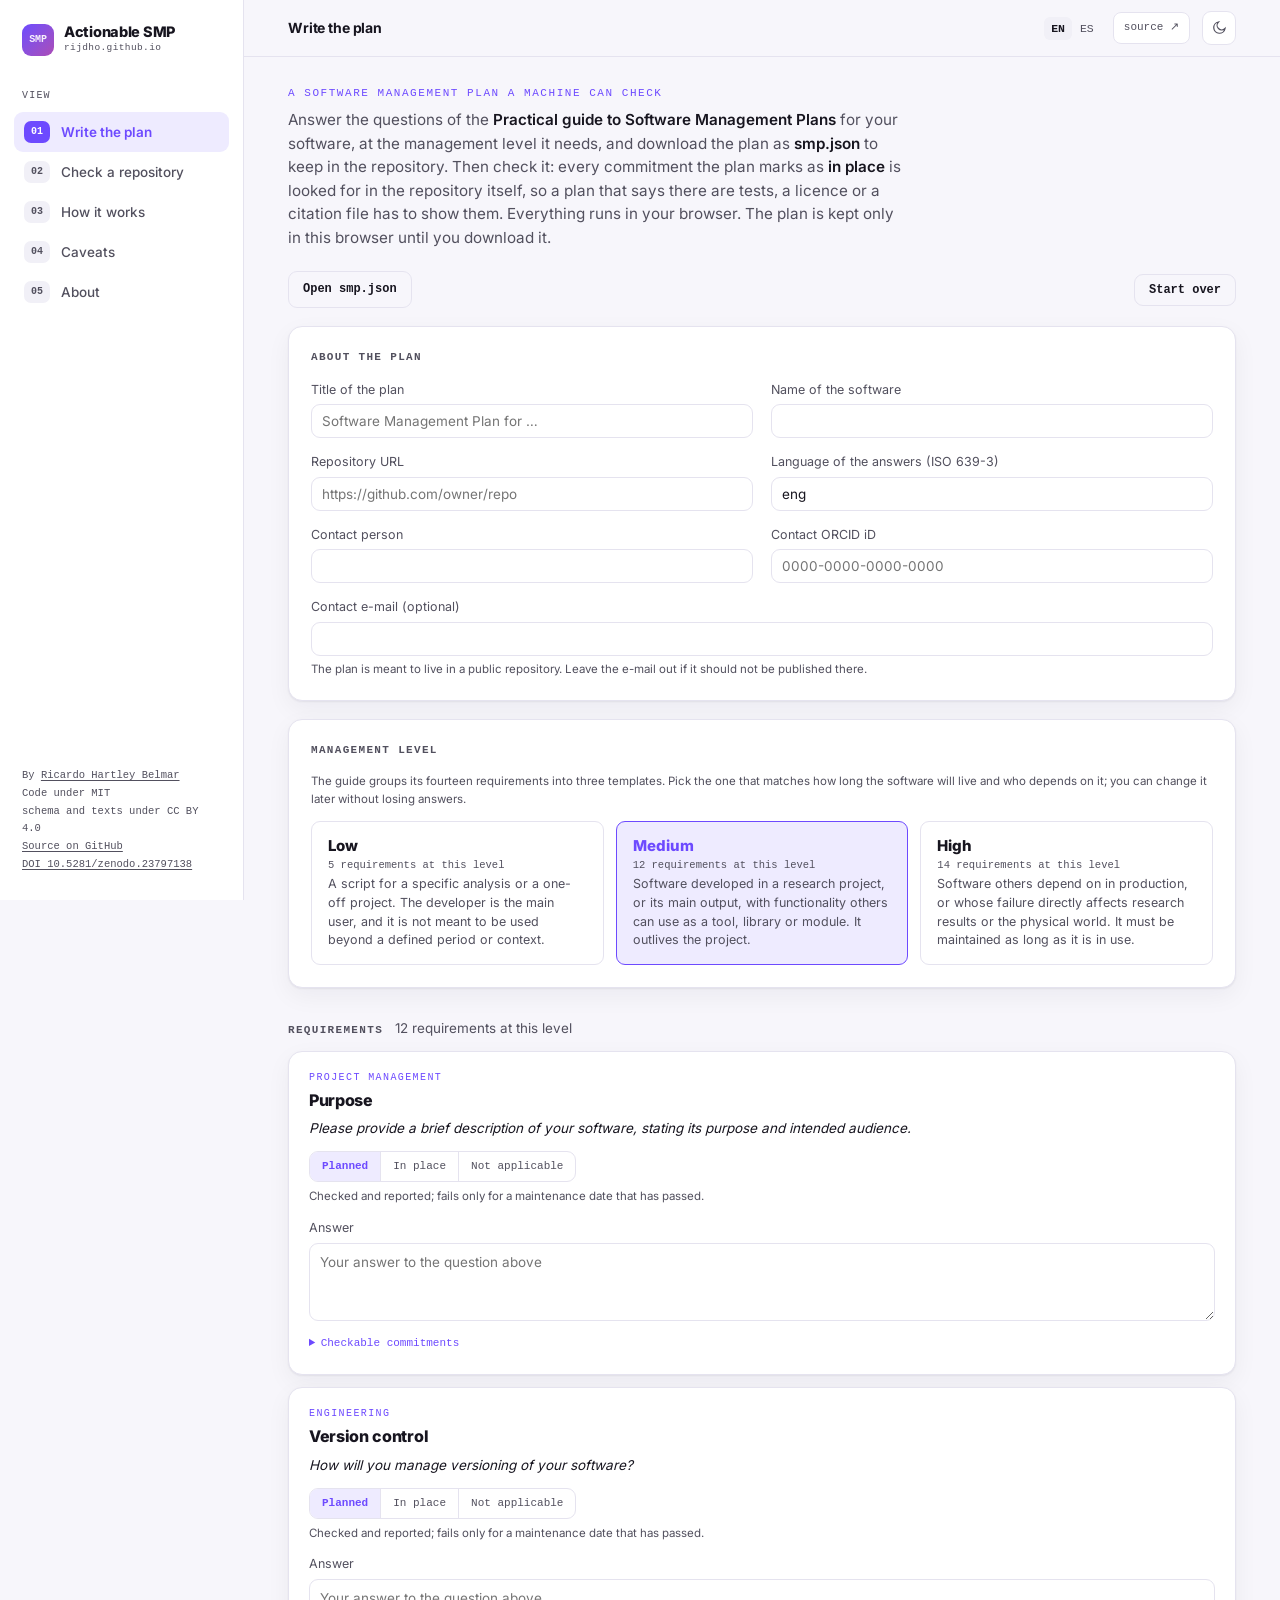
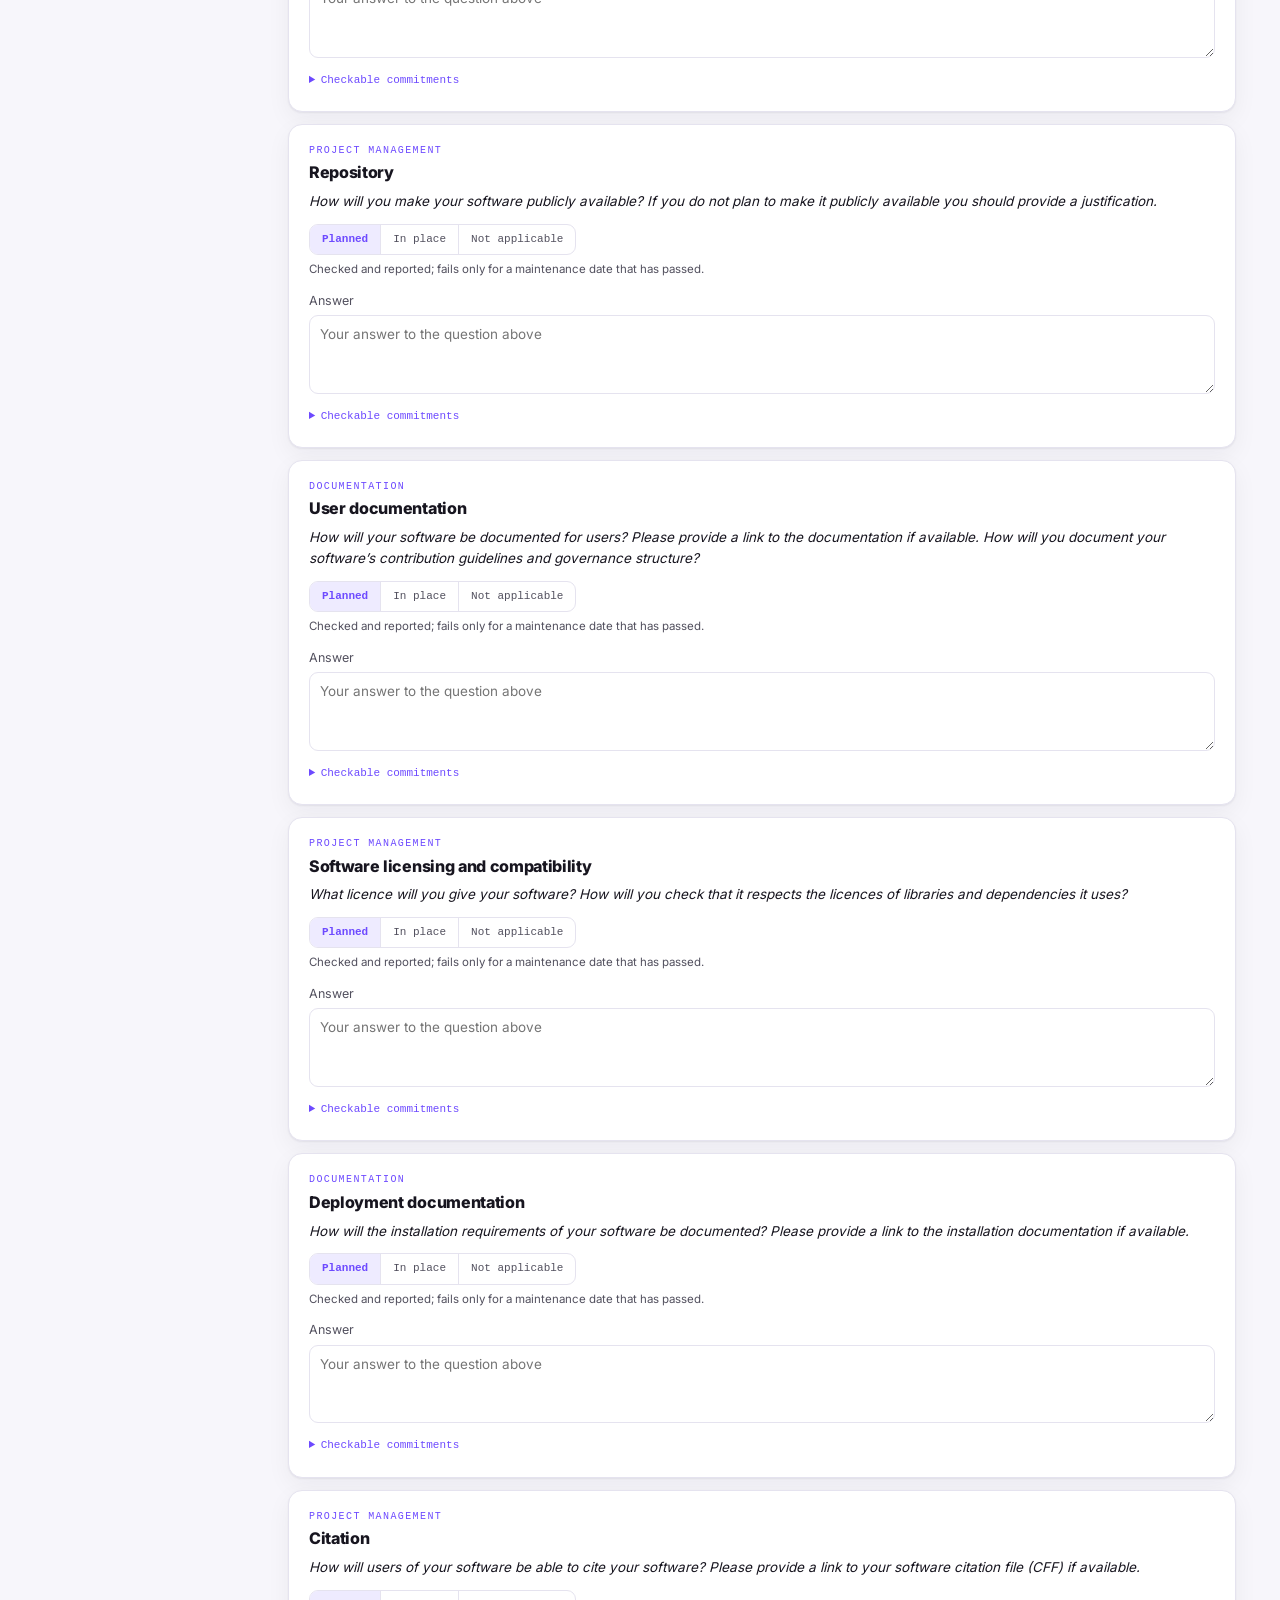
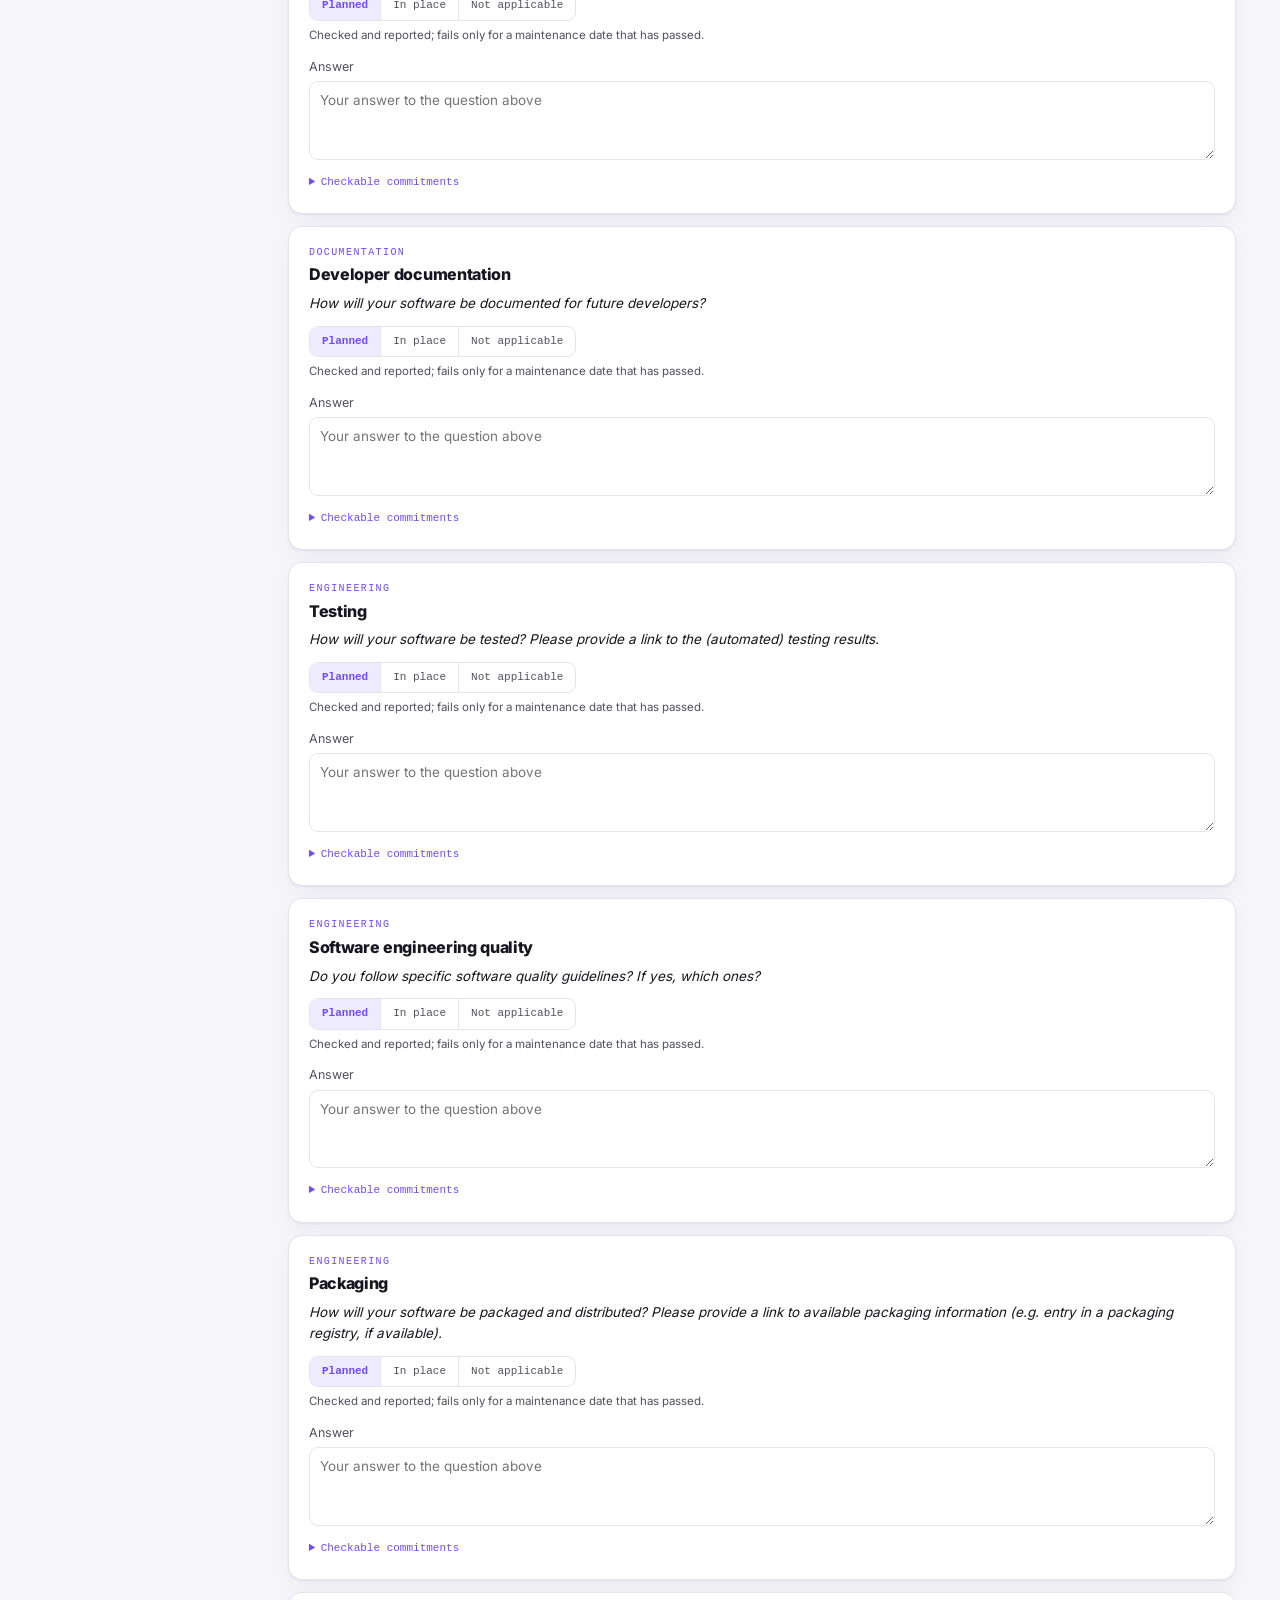
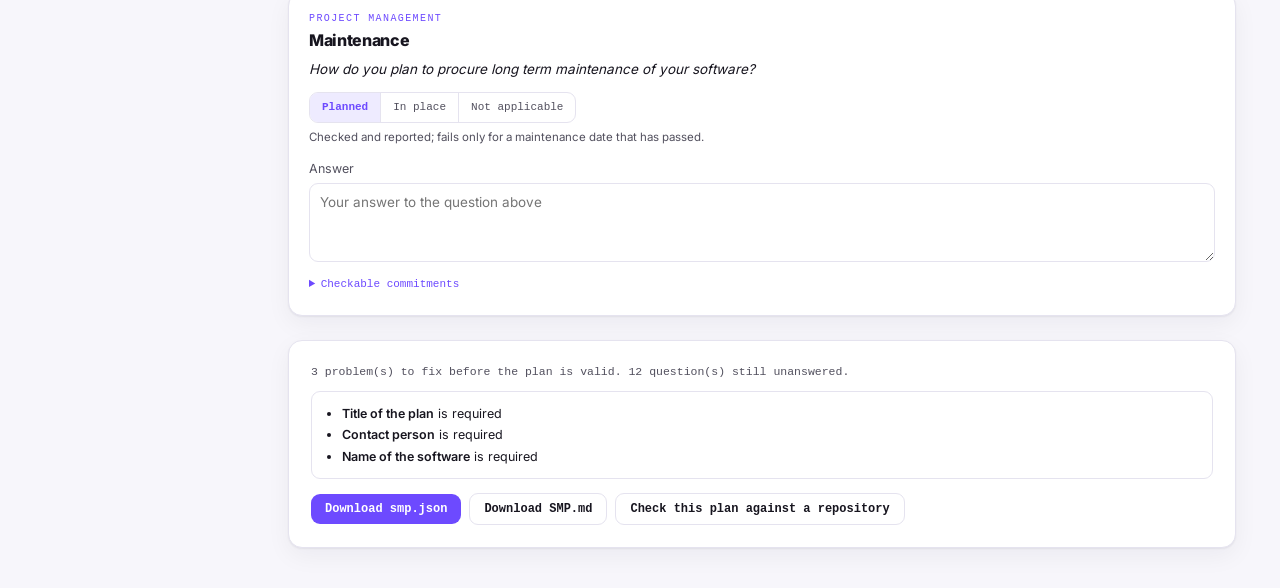
==== commit 20bc4ea7: "Add the Zenodo DOI, and retire the texts written for the private repository Concept DOI 10.5281/zeno" ====
--- a/demo.html
+++ b/demo.html
@@ -10,7 +10,7 @@
        headers, so clickjacking is not covered here. -->
   <meta http-equiv="Content-Security-Policy" content="
     default-src 'none';
-    script-src 'sha256-PNvRraesdLr5HqCy8jKjWrot1GeJQ0W6wCUL9QqD6Ng=' 'sha256-BXTiOeWENgMSGGcwAH5Z4D6WAL87fE0QFBljIjtEqEc=';
+    script-src 'sha256-PNvRraesdLr5HqCy8jKjWrot1GeJQ0W6wCUL9QqD6Ng=' 'sha256-0hEfGNqfWNHZ8PuQNZh8ieeSeDp/ao8dKGBF2+DsAn0=';
     style-src 'sha256-D42t1miHa44qZ+J0C4iybIL9z5Hofqs7mzUnJLIzb3U=';
     font-src data:;
     img-src 'self' data:;
@@ -472,7 +472,8 @@
         <span data-i18n-html="rail.by">By <a href="https://rijdho.github.io" target="_blank" rel="noreferrer">Ricardo Hartley Belmar</a></span><br />
         <span data-i18n="rail.license.code">Code under MIT</span><br />
         <span data-i18n="rail.license.data">schema and texts under CC BY 4.0</span><br />
-        <a href="https://github.com/rijdho/smp-template" target="_blank" rel="noreferrer" data-i18n="rail.source">Source on GitHub</a>
+        <a href="https://github.com/rijdho/smp-template" target="_blank" rel="noreferrer" data-i18n="rail.source">Source on GitHub</a><br />
+        <a href="https://doi.org/10.5281/zenodo.23797138" target="_blank" rel="noreferrer">DOI 10.5281/zenodo.23797138</a>
       </div>
     </aside>
     <button class="rail-backdrop" id="rail-backdrop" type="button" tabindex="-1" aria-hidden="true"></button>
@@ -600,7 +601,7 @@
               <h2 class="panel-title" data-i18n="check.action.title">Run the same check in CI</h2>
               <p class="hint" data-i18n="check.action.lede"></p>
               <pre class="code"><code>- uses: actions/checkout@v4
-- uses: rijdho/smp-template@main
+- uses: rijdho/smp-template@v0.1.0
   with:
     plan: smp.json</code></pre>
             </section>
@@ -2005,7 +2006,7 @@
   'check.truncated': 'GitHub truncated the file list of this repository, so some files may not have been seen.',
   'check.plan.invalid': 'The plan has {n} problem(s), shown below. The check ran anyway.',
   'check.action.title': 'Run the same check in CI',
-  'check.action.lede': 'The command-line version reads the local checkout and fails the build when a commitment marked in place is missing. With the repository public, a workflow step is enough:',
+  'check.action.lede': 'The command-line version reads the local checkout and fails the build when a commitment marked in place is missing. A workflow step is enough:',
 
   'sum.answered': '<b>{a}</b> of {n} questions answered',
   'sum.evidenced': '<b>{e}</b> of {n} requirements evidenced in the repository',
@@ -2383,7 +2384,7 @@
   'check.truncated': 'GitHub truncó la lista de archivos de este repositorio, así que algunos archivos pueden no haberse visto.',
   'check.plan.invalid': 'El plan tiene {n} problema(s), que se muestran abajo. La comprobación se hizo de todos modos.',
   'check.action.title': 'La misma comprobación en CI',
-  'check.action.lede': 'La versión de línea de comandos lee la copia local y hace fallar la compilación cuando falta un compromiso marcado en marcha. Con el repositorio público, basta un paso en un workflow:',
+  'check.action.lede': 'La versión de línea de comandos lee la copia local y hace fallar la compilación cuando falta un compromiso marcado en marcha. Basta un paso en un workflow:',
 
   'sum.answered': '<b>{a}</b> de {n} preguntas respondidas',
   'sum.evidenced': '<b>{e}</b> de {n} requisitos con evidencia en el repositorio',
